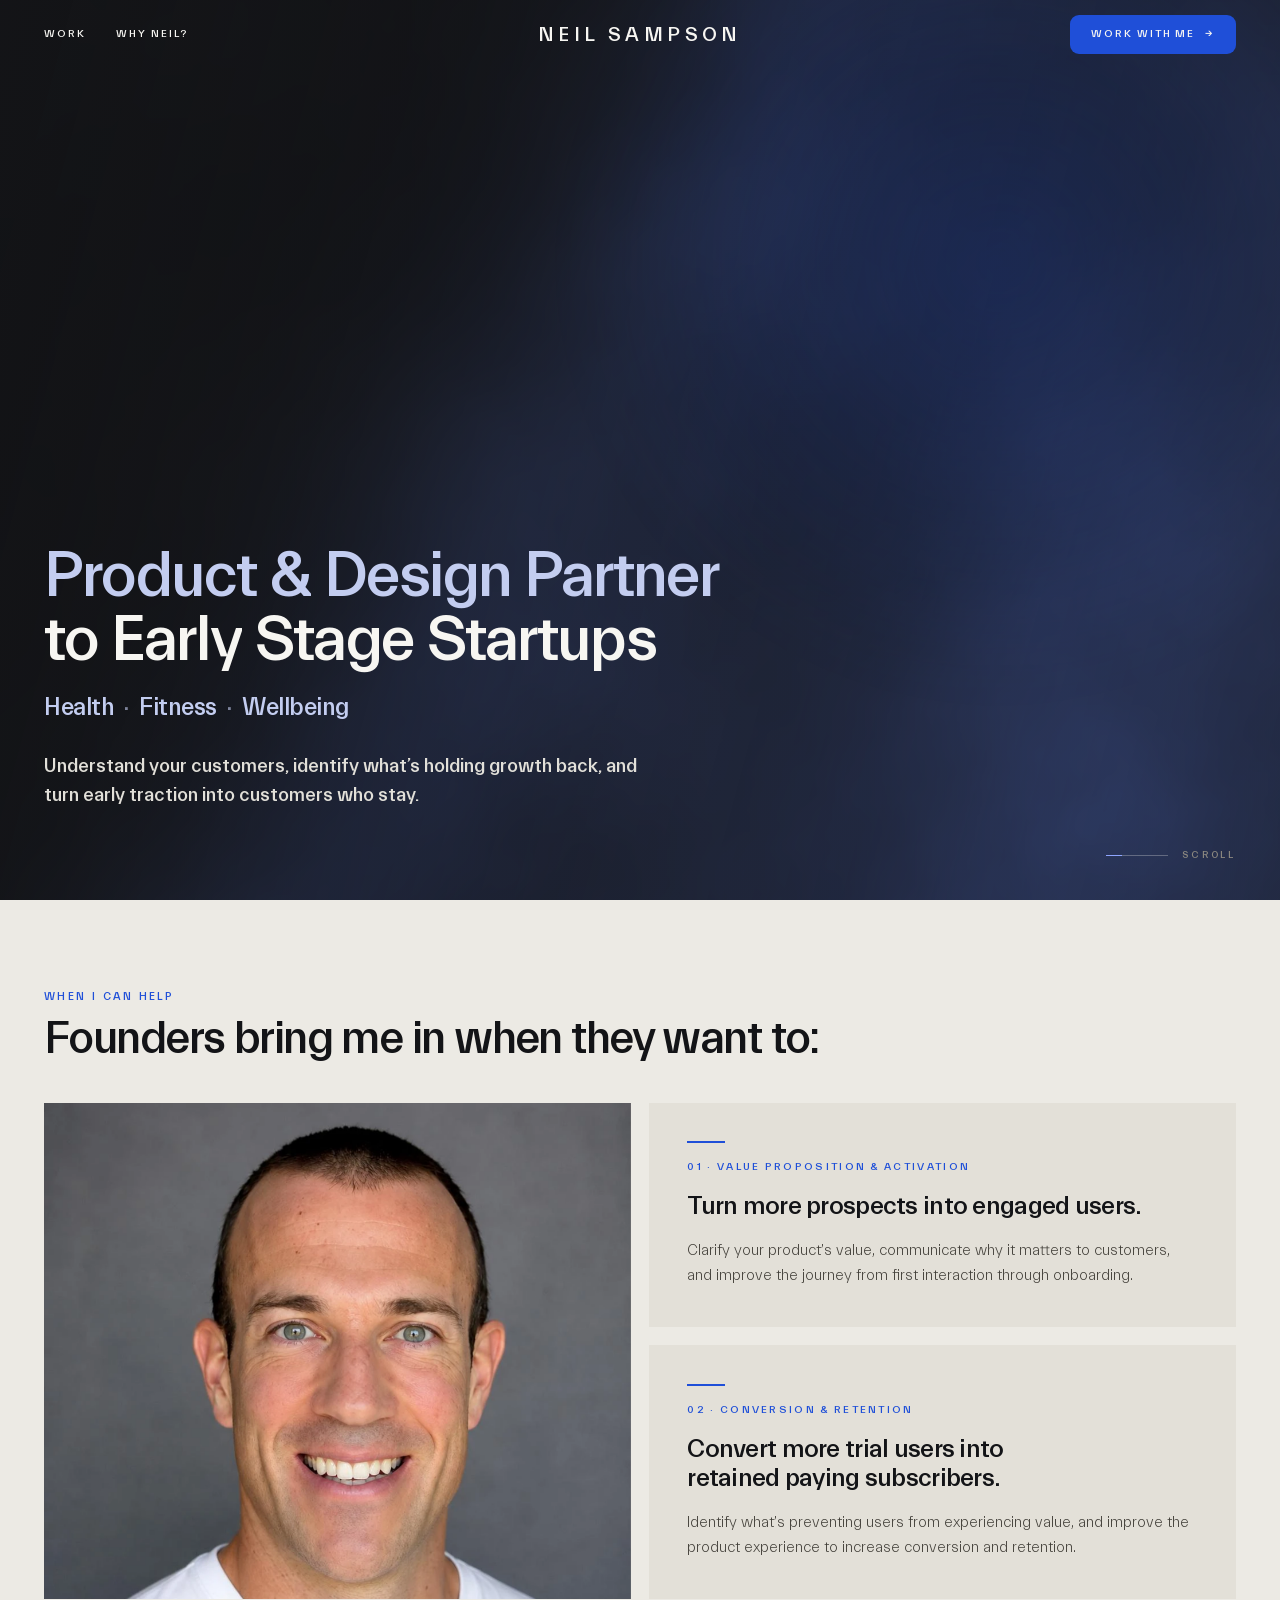
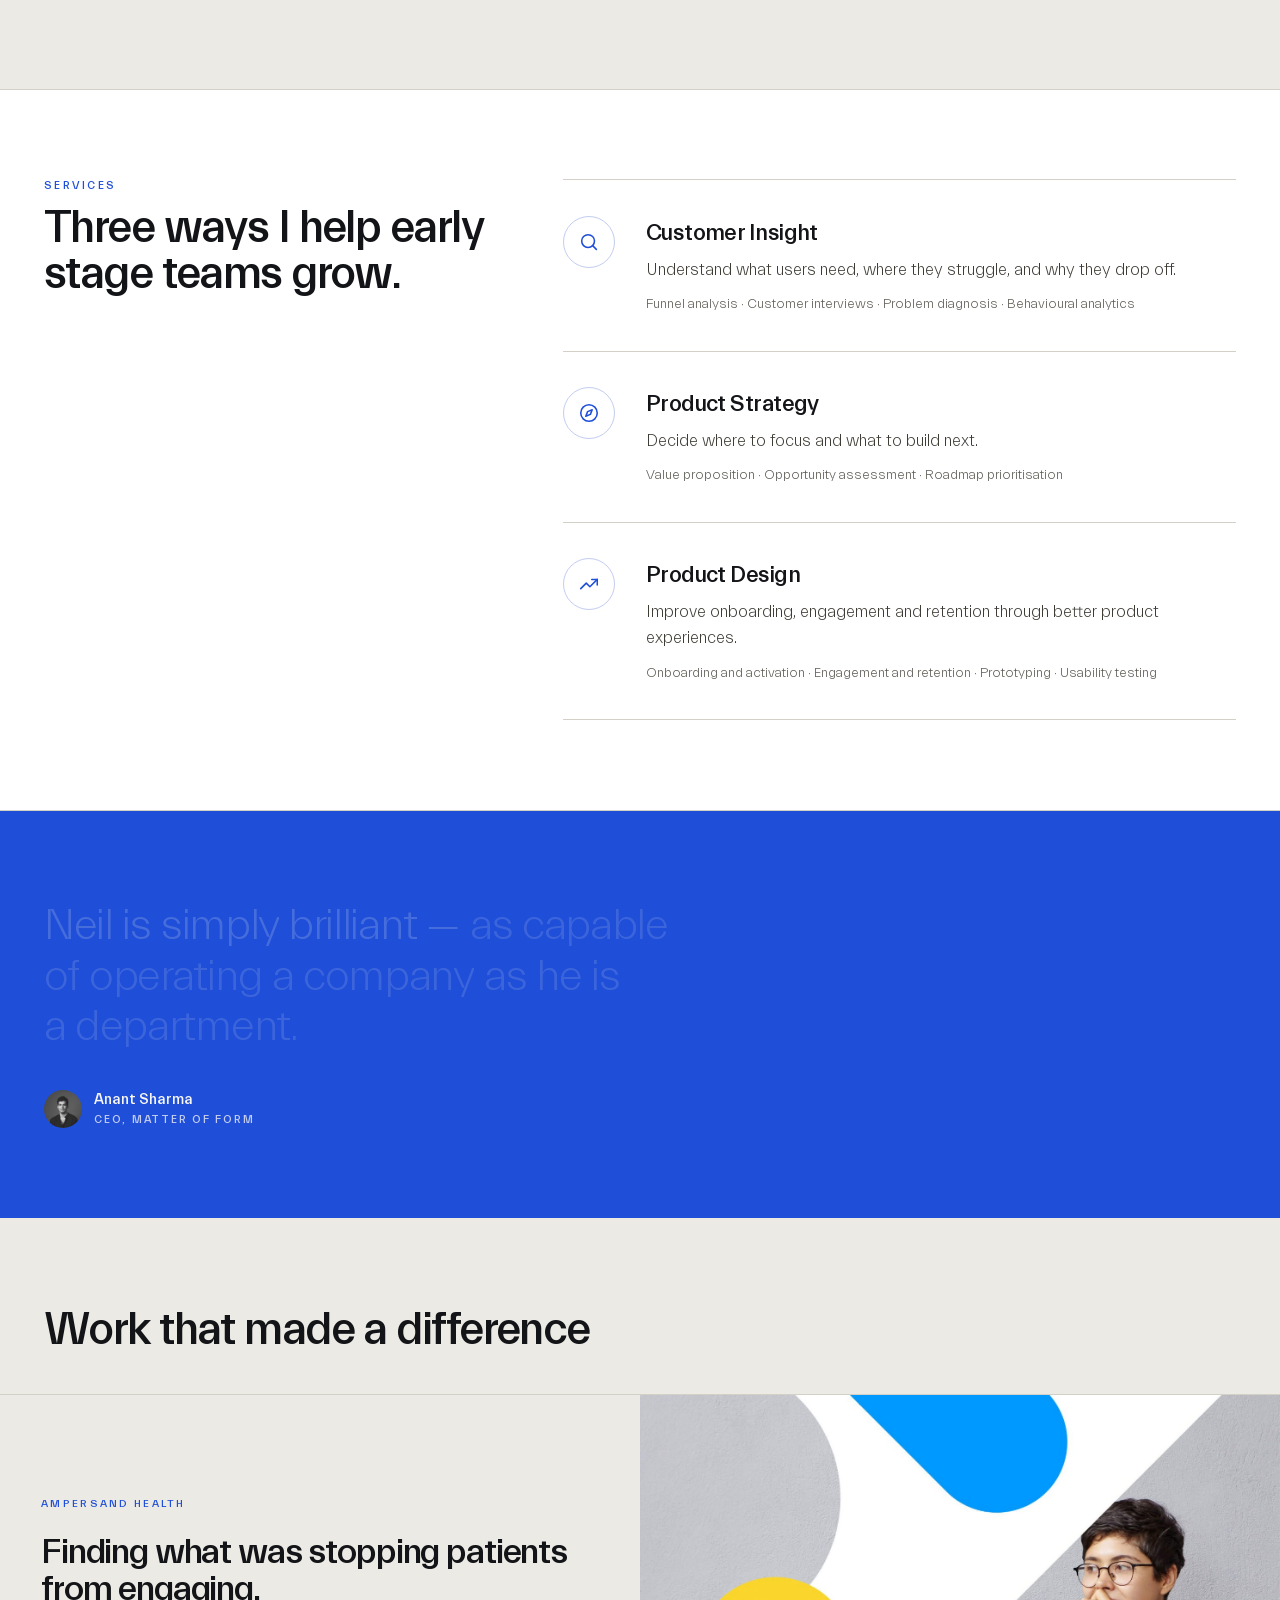
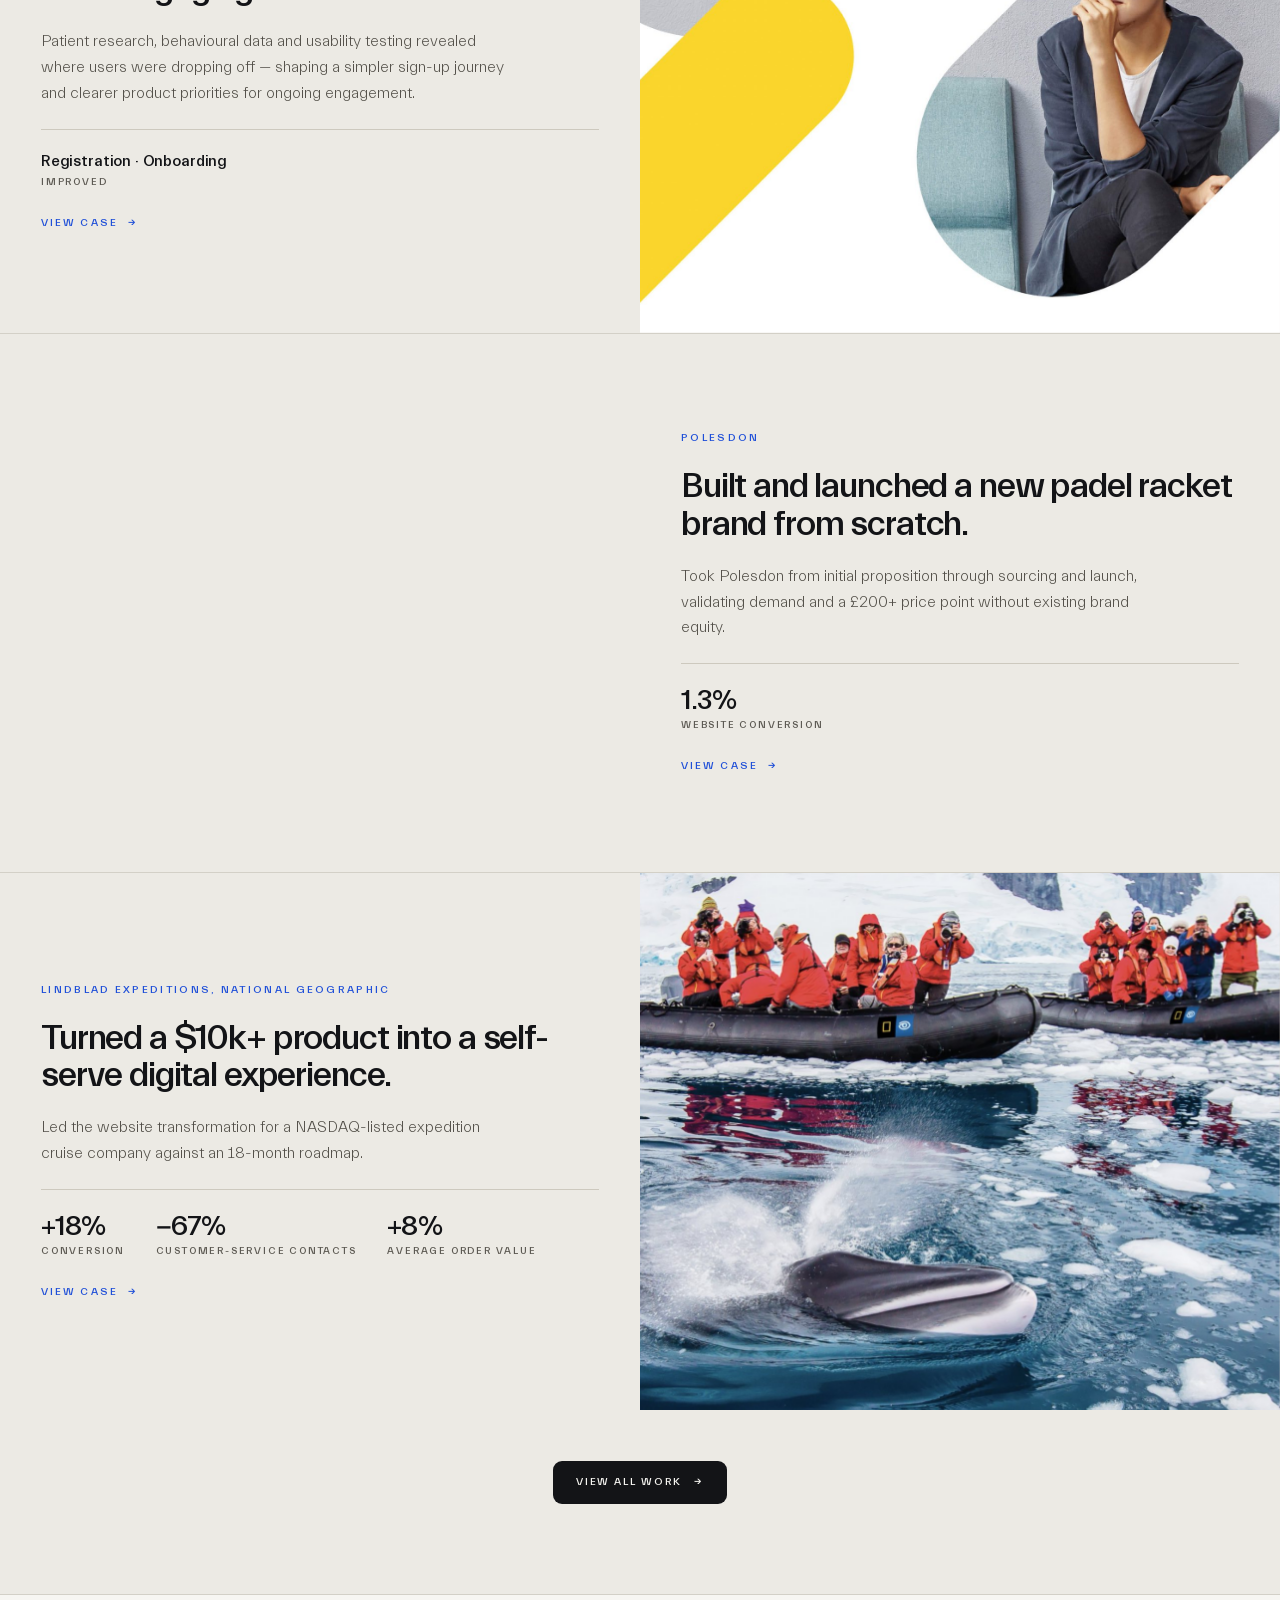
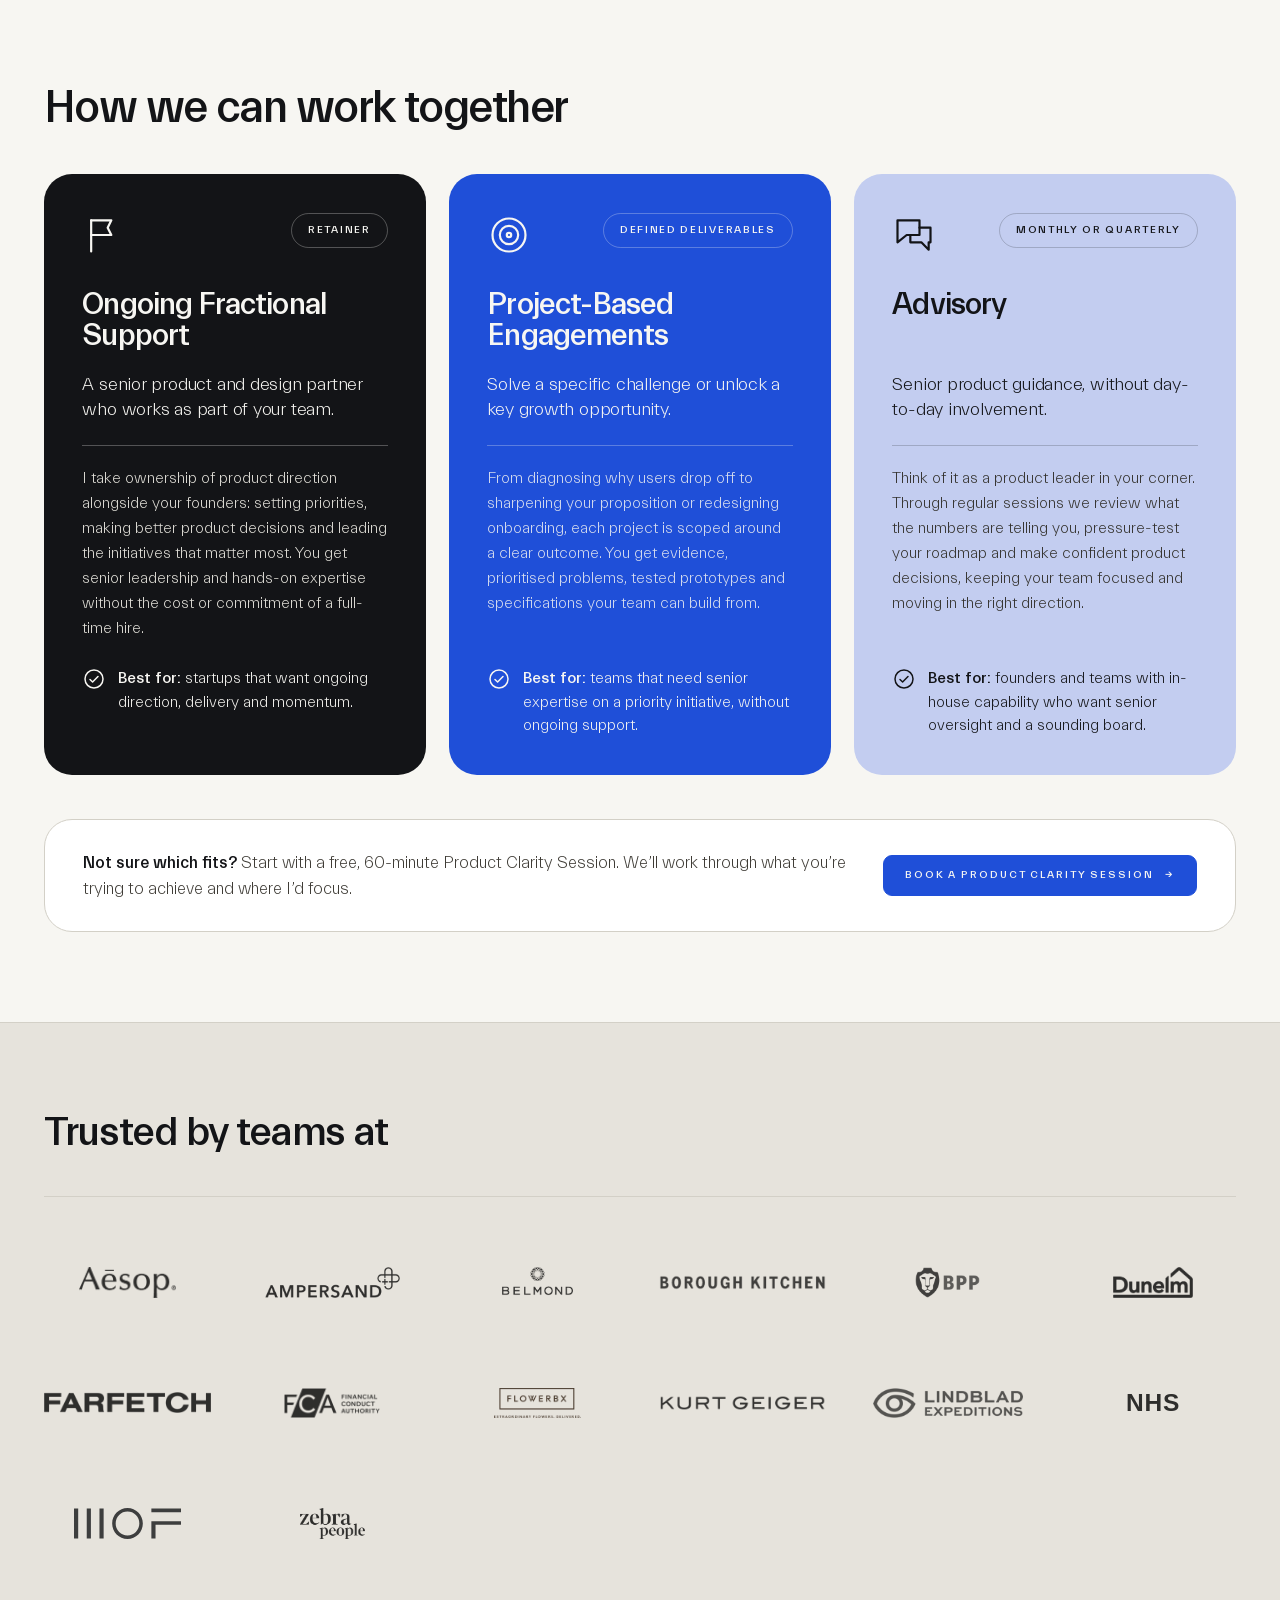
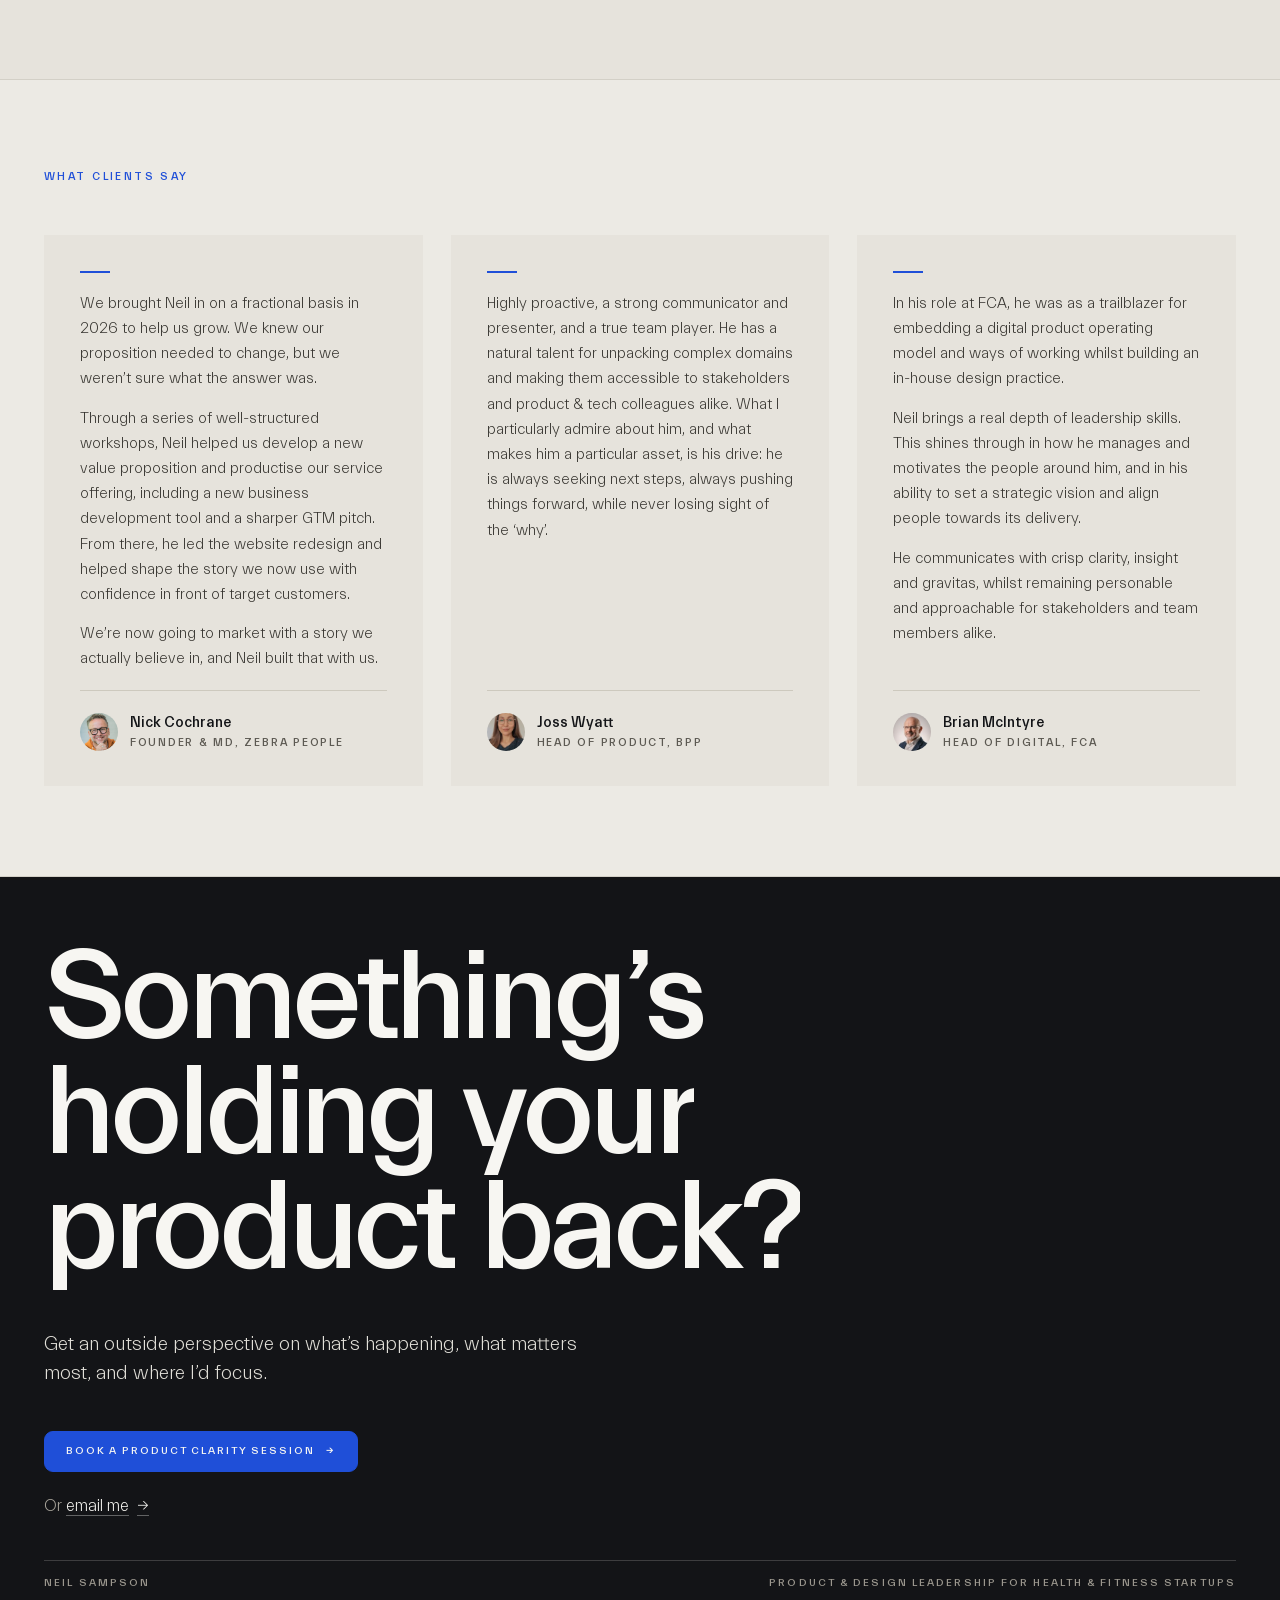
==== index.html @ dc6dd518 "Refine service tags Lead Customer Insight with funnel analysis, customer interviews and problem diag" ====
<!DOCTYPE html>
<html lang="en">
<head>
<meta charset="utf-8">
<!-- Google tag (gtag.js) -->
<script async src="https://www.googletagmanager.com/gtag/js?id=G-JVE686CDKP"></script>
<script>
  window.dataLayer = window.dataLayer || [];
  function gtag(){dataLayer.push(arguments);}
  gtag('js', new Date());

  gtag('config', 'G-JVE686CDKP');
</script>
<meta name="viewport" content="width=device-width, initial-scale=1">
<title>Product &amp; Design Partner to Early Stage Startups | Neil Sampson</title>
<meta name="description" content="Product and design partner to early stage health, fitness and wellbeing startups. Understand your customers, identify what&#8217;s holding growth back, and turn early traction into customers who stay.">
<link rel="canonical" href="https://neil-sampson.com/">

<meta property="og:type" content="website">
<meta property="og:site_name" content="Neil Sampson">
<meta property="og:locale" content="en_GB">
<meta property="og:title" content="Product &amp; Design Partner to Early Stage Startups | Neil Sampson">
<meta property="og:description" content="Product and design partner to early stage health, fitness and wellbeing startups. Understand your customers, identify what&#8217;s holding growth back, and turn early traction into customers who stay.">
<meta property="og:url" content="https://neil-sampson.com/">
<meta name="twitter:card" content="summary_large_image">
<meta name="twitter:title" content="Product &amp; Design Partner to Early Stage Startups | Neil Sampson">
<meta name="twitter:description" content="Product and design partner to early stage health, fitness and wellbeing startups. Understand your customers, identify what&#8217;s holding growth back, and turn early traction into customers who stay.">
<meta property="og:image" content="https://neil-sampson.com/assets/share-card-early-stage.jpg">
<meta property="og:image:width" content="1200">
<meta property="og:image:height" content="630">
<meta property="og:image:alt" content="Neil Sampson, product and design partner to early stage startups in health, fitness and wellbeing">
<meta name="twitter:image" content="https://neil-sampson.com/assets/share-card-early-stage.jpg">

<script type="application/ld+json">
{
  "@context": "https://schema.org",
  "@type": "ProfessionalService",
  "name": "Neil Sampson",
  "description": "Product and design partner to early stage health, fitness and wellbeing startups. Understand your customers, identify what’s holding growth back, and turn early traction into customers who stay.",
  "url": "https://neil-sampson.com/",
  "areaServed": "GB",
  "provider": {
    "@type": "Person",
    "name": "Neil Sampson",
    "jobTitle": "Product and design partner",
    "url": "https://neil-sampson.com/"
  },
  "address": { "@type": "PostalAddress", "addressLocality": "London", "addressCountry": "GB" }
}
</script>

<link rel="icon" type="image/png" sizes="32x32" href="assets/favicon-32.png">
<link rel="icon" type="image/png" sizes="16x16" href="assets/favicon-16.png">
<link rel="apple-touch-icon" sizes="180x180" href="assets/favicon-180.png">
<meta name="theme-color" content="#1f4fd8">

<link rel="preconnect" href="https://fonts.googleapis.com">
<link rel="preconnect" href="https://fonts.gstatic.com" crossorigin>
<link rel="stylesheet" href="https://fonts.googleapis.com/css2?family=Space+Grotesk:wght@300;400;500;600;700&display=swap">
<link rel="stylesheet" href="css/site.css">
</head>

<body>

<a class="skip" href="#top">Skip to content</a>

<div data-progress class="progress"></div>

<nav data-nav class="nav">
  <div class="nav__links" id="nav-menu">
    <a class="nav__link" href="work.html">Work</a>
    <a class="nav__link" href="why-neil.html">Why Neil?</a>
  </div>
  <a class="nav__brand" href="#top">Neil Sampson</a>
  <div class="nav__end">
    <a class="nav__cta" href="#contact"><span>Work with me</span><span data-arrow>&#8594;</span></a>
    <button class="nav__toggle" type="button" aria-expanded="false" aria-controls="nav-menu" aria-label="Menu" data-navtoggle><span></span><span></span></button>
  </div>
</nav>

<main>

  <!-- ============================= Hero ============================= -->
  <section id="top" data-hero data-screen-label="Hero" class="hero hero--masthead">
    <div class="hero__ground"></div>
    <div class="hero__glow"></div>
    <div class="hero__scrim"></div>

    <div class="hero__inner">
      <h1 class="hero__title">
        <span class="mask-line"><span data-reveal="mask" data-delay="120" data-stagger="42"><em>Product &amp; Design Partner</em><br class="hero__br--wide"> to Early Stage Startups</span></span>
      </h1>
      <p data-reveal="up" data-delay="340" class="hero__sectors">Health <span aria-hidden="true">&#183;</span> Fitness <span aria-hidden="true">&#183;</span> Wellbeing</p>
      <p data-reveal="up" data-delay="420" class="hero__subtitle">Understand your customers, identify what&#8217;s holding growth back, and turn early traction into customers who stay.</p>
    </div>

    <a data-scrollcue class="cue" href="#work" aria-label="Scroll to work">
      <span class="cue__track"><span class="cue__dash"></span></span>
      <span class="cue__word">Scroll</span>
    </a>
  </section>

  <!-- =========================== Problems =========================== -->
  <section data-screen-label="Problems" class="section section--flush">
    <div class="stack stack--head" style="padding: 0 var(--pad-x) clamp(26px, 3.2vw, 42px)">
      <span data-reveal="up" class="label">When I can help</span>
      <h2 data-reveal="up" data-delay="80" class="h2" style="max-width: 30ch; text-wrap: balance">Founders bring me in when they want to:</h2>
    </div>

    <div class="problems__body">
      <figure class="problems__portrait" data-imgreveal="up">
        <img src="assets/images/portrait-hero.jpg" alt="Neil Sampson" width="1024" height="1536" loading="lazy" decoding="async">
      </figure>

      <div class="panels">
        <div data-reveal="up" class="panel">
          <span class="rule"></span>
          <span class="eyebrow">01 &middot; Value proposition &amp; activation</span>
          <p class="panel__statement">Turn more prospects into engaged users.</p>
          <div class="panel__body">
            <p class="body">Clarify your product&#8217;s value, communicate why it matters to customers, and improve the journey from first interaction through onboarding.</p>
          </div>
        </div>

        <div data-reveal="up" data-delay="100" class="panel">
          <span class="rule"></span>
          <span class="eyebrow">02 &middot; Conversion &amp; retention</span>
          <p class="panel__statement">Convert more trial users into retained paying subscribers.</p>
          <div class="panel__body">
            <p class="body">Identify what&#8217;s preventing users from experiencing value, and improve the product experience to increase conversion and retention.</p>
          </div>
        </div>
      </div>
    </div>
  </section>

  <!-- =========================== Services =========================== -->
  <section id="what-i-do" data-screen-label="Services" class="section services">
    <div class="inner services__layout">
      <div class="stack stack--head services__head">
        <span data-reveal="up" class="label">Services</span>
        <h2 data-reveal="up" data-delay="80" class="h2" style="text-wrap: balance">Three ways I help early stage teams grow.</h2>
      </div>

      <ul class="services__list">
        <li data-reveal="up" class="service">
          <span class="service__icon" aria-hidden="true">
            <svg viewBox="0 0 24 24"><circle cx="11" cy="11" r="7"/><path d="m20 20-4-4"/></svg>
          </span>
          <div class="service__text">
            <h3 class="service__title">Customer Insight</h3>
            <p class="service__lead">Understand what users need, where they struggle, and why they drop off.</p>
            <p class="service__tags">Funnel analysis &#183; Customer interviews &#183; Problem diagnosis &#183; Behavioural analytics</p>
          </div>
        </li>

        <li data-reveal="up" data-delay="100" class="service">
          <span class="service__icon" aria-hidden="true">
            <svg viewBox="0 0 24 24"><circle cx="12" cy="12" r="9"/><path d="m15.5 8.5-2 5-5 2 2-5z"/></svg>
          </span>
          <div class="service__text">
            <h3 class="service__title">Product Strategy</h3>
            <p class="service__lead">Decide where to focus and what to build next.</p>
            <p class="service__tags">Value proposition &#183; Opportunity assessment &#183; Roadmap prioritisation</p>
          </div>
        </li>

        <li data-reveal="up" data-delay="200" class="service">
          <span class="service__icon" aria-hidden="true">
            <svg viewBox="0 0 24 24"><path d="m3 17 6-6 4 4 8-8"/><path d="M15 7h6v6"/></svg>
          </span>
          <div class="service__text">
            <h3 class="service__title">Product Design</h3>
            <p class="service__lead">Improve onboarding, engagement and retention through better product experiences.</p>
            <p class="service__tags">Onboarding and activation &#183; Engagement and retention &#183; Prototyping &#183; Usability testing</p>
          </div>
        </li>
      </ul>
    </div>
  </section>

  <!-- ============================ Quote ============================= -->
  <section data-screen-label="Quote" class="section section--blue">
    <div class="inner quote-band">
      <blockquote data-quote class="display-quote quote-band__quote">Neil is simply brilliant &#8212; <span class="soft">as capable of operating a company as he is a department.</span></blockquote>
      <div data-reveal="up" class="attr attr--blue">
        <img src="assets/images/anant.jpg" alt="">
        <span class="attr__text">
          <span class="attr__name">Anant Sharma</span>
          <span class="attr__role">CEO, Matter Of Form</span>
        </span>
      </div>
    </div>
  </section>

  <!-- ============================= Work ============================= -->
  <section id="work" data-screen-label="Work" class="section section--flush">
    <div class="inner--wide" style="padding: 0 var(--pad-x) clamp(26px, 3.2vw, 44px)">
      <h2 data-reveal="up" class="h2">Work that made a difference</h2>
    </div>

    <div class="inner--wide bands">

      <a data-band class="band" href="case-ampersand.html" data-reveal="up">
        <div data-imgreveal="up" class="band__frame">
          <img src="assets/images/ampersand.jpg" alt="">
        </div>
        <div class="band__copy">
          <span class="eyebrow">Ampersand Health</span>
          <h3 class="band__title">Finding what was stopping patients from engaging.</h3>
          <p class="band__summary">Patient research, behavioural data and usability testing revealed where users were dropping off &#8212; shaping a simpler sign-up journey and clearer product priorities for ongoing engagement.</p>
          <div class="stats">
            <span class="stat"><span class="stat__figure stat__figure--text">Registration &#183; Onboarding</span><span class="stat__label">Improved</span></span>
          </div>
          <span class="link" style="margin-top: 6px">View case<span data-arrow>&#8594;</span></span>
        </div>
      </a>

      <a data-band class="band band--flip" href="case-polesdon.html" data-reveal="up">
        <div data-imgreveal="up" class="band__frame">
          <img src="assets/images/polesdon.jpg" alt="">
        </div>
        <div class="band__copy">
          <span class="eyebrow">Polesdon</span>
          <h3 class="band__title">Built and launched a new padel racket brand from scratch.</h3>
          <p class="band__summary">Took Polesdon from initial proposition through sourcing and launch, validating demand and a &#163;200+ price point without existing brand equity.</p>
          <div class="stats">
            <span class="stat"><span class="stat__figure">1.3%</span><span class="stat__label">Website conversion</span></span>
          </div>
          <span class="link" style="margin-top: 6px">View case<span data-arrow>&#8594;</span></span>
        </div>
      </a>

      <a data-band class="band" href="case-lindblad.html" data-reveal="up">
        <div data-imgreveal="up" class="band__frame">
          <img src="assets/images/lindblad.jpg" alt="">
        </div>
        <div class="band__copy">
          <span class="eyebrow">Lindblad Expeditions, National Geographic</span>
          <h3 class="band__title">Turned a $10k+ product into a self-serve digital experience.</h3>
          <p class="band__summary">Led the website transformation for a NASDAQ-listed expedition cruise company against an 18-month roadmap.</p>
          <div class="stats">
            <span class="stat"><span class="stat__figure">+18%</span><span class="stat__label">Conversion</span></span>
            <span class="stat"><span class="stat__figure">&#8722;67%</span><span class="stat__label">Customer-service contacts</span></span>
            <span class="stat"><span class="stat__figure">+8%</span><span class="stat__label">Average order value</span></span>
          </div>
          <span class="link" style="margin-top: 6px">View case<span data-arrow>&#8594;</span></span>
        </div>
      </a>

    </div>

    <div data-reveal="up" class="inner--wide work__more">
      <a class="cta cta--ink" href="work.html"><span>View all work</span><span data-arrow>&#8594;</span></a>
    </div>
  </section>

  <!-- ======================== Ways to work ========================== -->
  <section id="services" data-screen-label="Ways to work" class="section ways">
    <div class="inner stack stack--section">
      <div class="stack stack--head ways__head">
        <h2 data-reveal="up" class="h2">How we can work together</h2>
      </div>

      <div class="ways__grid">
        <article data-reveal="up" class="way way--ink">
          <div class="way__top">
            <span class="way__icon" aria-hidden="true">
              <svg viewBox="0 0 24 24"><path d="M5 21V4"/><path d="M5 4h11l-2 4 2 4H5"/></svg>
            </span>
            <span class="way__tag">Retainer</span>
          </div>
          <h3 class="way__name">Ongoing Fractional Support</h3>
          <p class="way__promise">A senior product and design partner who works as part of your team.</p>
          <p class="way__body">I take ownership of product direction alongside your founders: setting priorities, making better product decisions and leading the initiatives that matter most. You get senior leadership and hands-on expertise without the cost or commitment of a full-time hire.</p>
          <p class="way__fit"><span class="way__check" aria-hidden="true"><svg viewBox="0 0 24 24"><circle cx="12" cy="12" r="9"/><path d="m8 12.5 2.6 2.5L16 9.5"/></svg></span><span><strong>Best for:</strong> startups that want ongoing direction, delivery and momentum.</span></p>
        </article>

        <article data-reveal="up" data-delay="120" class="way way--blue">
          <div class="way__top">
            <span class="way__icon" aria-hidden="true">
              <svg viewBox="0 0 24 24"><circle cx="12" cy="12" r="9"/><circle cx="12" cy="12" r="5"/><circle cx="12" cy="12" r="1.2"/></svg>
            </span>
            <span class="way__tag">Defined deliverables</span>
          </div>
          <h3 class="way__name">Project-Based Engagements</h3>
          <p class="way__promise">Solve a specific challenge or unlock a key growth opportunity.</p>
          <p class="way__body">From diagnosing why users drop off to sharpening your proposition or redesigning onboarding, each project is scoped around a clear outcome. You get evidence, prioritised problems, tested prototypes and specifications your team can build from.</p>
          <p class="way__fit"><span class="way__check" aria-hidden="true"><svg viewBox="0 0 24 24"><circle cx="12" cy="12" r="9"/><path d="m8 12.5 2.6 2.5L16 9.5"/></svg></span><span><strong>Best for:</strong> teams that need senior expertise on a priority initiative, without ongoing support.</span></p>
        </article>

        <article data-reveal="up" data-delay="240" class="way way--pale">
          <div class="way__top">
            <span class="way__icon" aria-hidden="true">
              <svg viewBox="0 0 24 24"><path d="M3 4h12v8H8l-5 4z"/><path d="M15 8h6v8h-1v4l-4-4h-6v-4"/></svg>
            </span>
            <span class="way__tag">Monthly or quarterly</span>
          </div>
          <h3 class="way__name">Advisory</h3>
          <p class="way__promise">Senior product guidance, without day-to-day involvement.</p>
          <p class="way__body">Think of it as a product leader in your corner. Through regular sessions we review what the numbers are telling you, pressure-test your roadmap and make confident product decisions, keeping your team focused and moving in the right direction.</p>
          <p class="way__fit"><span class="way__check" aria-hidden="true"><svg viewBox="0 0 24 24"><circle cx="12" cy="12" r="9"/><path d="m8 12.5 2.6 2.5L16 9.5"/></svg></span><span><strong>Best for:</strong> founders and teams with in-house capability who want senior oversight and a sounding board.</span></p>
        </article>
      </div>

      <div data-reveal="up" class="ways__start">
        <p class="ways__start-text"><strong>Not sure which fits?</strong> Start with a free, 60-minute Product Clarity Session. We&#8217;ll work through what you&#8217;re trying to achieve and where I&#8217;d focus.</p>
        <a class="cta cta--blue" href="https://calendly.com/hello-neilsampson" target="_blank" rel="noopener noreferrer"><span>Book a Product Clarity Session</span><span data-arrow>&#8594;</span><span class="visually-hidden"> (opens in a new tab)</span></a>
      </div>
    </div>
  </section>

  <!-- ========================== Trusted by ========================== -->
  <section data-screen-label="Trusted by" class="section section--warm">
    <div class="inner" style="display: flex; flex-direction: column; gap: clamp(26px, 3.2vw, 44px)">
      <h2 data-reveal="up" data-delay="80" class="clients__title">Trusted by teams at</h2>

      <div data-reveal="up" data-delay="160" class="clients__grid">
        <div class="clients__logo"><img src="assets/logos/aesop-dark.png" alt="Aesop"></div>
        <div class="clients__logo"><img src="assets/logos/ampersand-dark.png" alt="Ampersand"></div>
        <div class="clients__logo"><img src="assets/logos/belmond.png" alt="Belmond"></div>
        <div class="clients__logo"><img src="assets/logos/borough-kitchen-dark.png" alt="Borough Kitchen"></div>
        <div class="clients__logo"><img src="assets/logos/bpp-dark.png" alt="BPP"></div>
        <div class="clients__logo"><img src="assets/logos/dunelm-dark.png" alt="Dunelm"></div>
        <div class="clients__logo"><img src="assets/logos/farfetch-dark.png" alt="Farfetch"></div>
        <div class="clients__logo"><img src="assets/logos/fca-dark.png" alt="Financial Conduct Authority"></div>
        <div class="clients__logo"><img src="assets/logos/flowerbx.png" alt="Flowerbx"></div>
        <div class="clients__logo"><img src="assets/logos/kurt-geiger-dark.png" alt="Kurt Geiger"></div>
        <div class="clients__logo"><img src="assets/logos/lindblad-dark.png" alt="Lindblad Expeditions"></div>
        <div class="clients__logo"><img src="assets/logos/nhs.svg" alt="NHS"></div>
        <div class="clients__logo"><img src="assets/logos/matter-of-form-dark.svg" alt="Matter Of Form"></div>
        <div class="clients__logo"><img src="assets/logos/zebra-people.png" alt="Zebra People"></div>
      </div>
    </div>
  </section>

  <!-- ========================= Testimonial ========================== -->
  <section data-screen-label="Testimonial" class="section">
    <div class="inner testimonial">
      <div class="testimonial__lead">
        <span data-reveal="up" class="label">What clients say</span>
      </div>

      <div class="quotes">
        <blockquote data-reveal="up" class="quote">
          <span class="rule rule--short"></span>
          <div class="quote__body">
            <p>We brought Neil in on a fractional basis in 2026 to help us grow. We knew our proposition needed to change, but we weren&#8217;t sure what the answer was.</p>
            <p>Through a series of well-structured workshops, Neil helped us develop a new value proposition and productise our service offering, including a new business development tool and a sharper GTM pitch. From there, he led the website redesign and helped shape the story we now use with confidence in front of target customers.</p>
            <p>We&#8217;re now going to market with a story we actually believe in, and Neil built that with us.</p>
          </div>
          <div class="attr">
            <img src="assets/images/nick.jpg" alt="">
            <span class="attr__text">
              <span class="attr__name">Nick Cochrane</span>
              <span class="attr__role">Founder &amp; MD, Zebra People</span>
            </span>
          </div>
        </blockquote>

        <blockquote data-reveal="up" data-delay="120" class="quote">
          <span class="rule rule--short"></span>
          <div class="quote__body">
            <p>Highly proactive, a strong communicator and presenter, and a true team player. He has a natural talent for unpacking complex domains and making them accessible to stakeholders and product &amp; tech colleagues alike. What I particularly admire about him, and what makes him a particular asset, is his drive: he is always seeking next steps, always pushing things forward, while never losing sight of the &#8216;why&#8217;.</p>
          </div>
          <div class="attr">
            <img src="assets/images/joss.png" alt="">
            <span class="attr__text">
              <span class="attr__name">Joss Wyatt</span>
              <span class="attr__role">Head of Product, BPP</span>
            </span>
          </div>
        </blockquote>

        <blockquote data-reveal="up" data-delay="240" class="quote">
          <span class="rule rule--short"></span>
          <div class="quote__body">
            <p>In his role at FCA, he was as a trailblazer for embedding a digital product operating model and ways of working whilst building an in-house design practice.</p>
            <p>Neil brings a real depth of leadership skills. This shines through in how he manages and motivates the people around him, and in his ability to set a strategic vision and align people towards its delivery.</p>
            <p>He communicates with crisp clarity, insight and gravitas, whilst remaining personable and approachable for stakeholders and team members alike.</p>
          </div>
          <div class="attr">
            <img src="assets/images/brian.png" alt="">
            <span class="attr__text">
              <span class="attr__name">Brian McIntyre</span>
              <span class="attr__role">Head of Digital, FCA</span>
            </span>
          </div>
        </blockquote>
      </div>
    </div>
  </section>

  <!-- =========================== Contact ============================ -->
  <section id="contact" data-screen-label="Contact" class="contact">
    <div class="contact__inner">
      <h2 class="contact__title">
        <span class="mask-line"><span data-reveal="mask" data-stagger="64">Something&#8217;s</span></span>
        <span class="mask-line"><span data-reveal="mask" data-delay="140" data-stagger="64">holding your</span></span>
        <span class="mask-line"><span data-reveal="mask" data-delay="280" data-stagger="64">product back?</span></span>
      </h2>
      <p data-reveal="up" data-delay="460" class="contact__lead">Get an outside perspective on what&#8217;s happening, what matters most, and where I&#8217;d focus.</p>

      <div class="contact__actions">
        <a class="cta cta--blue" href="https://calendly.com/hello-neilsampson" target="_blank" rel="noopener noreferrer"><span>Book a Product Clarity Session</span><span data-arrow>&#8594;</span><span class="visually-hidden"> (opens in a new tab)</span></a>
        <p class="contact__alt">Or <a class="contact__email" href="mailto:hello@neil-sampson.com">email me<span data-arrow>&#8594;</span></a></p>
      </div>

      <div class="colophon">
        <span>Neil Sampson</span>
        <span>Product &amp; design leadership for health &amp; fitness startups</span>
      </div>
    </div>
  </section>

</main>

<script type="module" src="js/page.js"></script>
<script type="module" src="js/hero-motion.js"></script>

</body>
</html>
---- css/site.css ----
/* ==========================================================================
   neil-sampson.com — shared stylesheet

   Layout is fluid throughout: every size is a clamp() and every grid is an
   auto-fit minmax, so columns collapse on their own. The design is
   breakpoint-free by intent and stays that way for layout.

   Five media queries. One is the design's own: prefers-reduced-motion. The
   other four cover what it did not — the nav below 640px, the work bands and
   the comparison table once they collapse to one column, and neutralising
   hover styles on touch. See "Responsive refinements" at the foot of this
   file.
   ========================================================================== */

/* ==========================================================================
   Fonts

   Everett ships in two weights. Light covers 300–400, Medium covers 500–700,
   so the 600 micro-labels and the 700 wordmark resolve to Medium rather than
   to a synthesised bold. Space Grotesk — what the design was drawn in — is
   the fallback and takes over wherever Everett is missing.
   ========================================================================== */

@font-face {
  font-family: 'Everett';
  src: url('../fonts/Everett-Light-8f759ffb.woff') format('woff');
  font-weight: 300 400;
  font-style: normal;
  font-display: swap;
}
@font-face {
  font-family: 'Everett';
  src: url('../fonts/Everett-Medium-d8cb7d44.woff') format('woff');
  font-weight: 500 700;
  font-style: normal;
  font-display: swap;
}

/* ==========================================================================
   Tokens
   ========================================================================== */

:root {
  /* Dark grounds */
  --ink: #131417;
  --ink-deep: #0f1013;
  --ink-lift: #1b1f2b;
  --ink-lift-hero: #1e2231;
  --ink-deep-hero: #0d0e11;

  /* Light grounds */
  --chalk: #eceae4;
  --chalk-warm: #e6e3dc;
  --chalk-panel: #e3e0d8;
  --paper: #f7f6f2;
  --image-bed: #dcd8ce;

  /* Accent */
  --blue: #1f4fd8;
  --blue-light: #8fa6ff;
  --blue-pale: #c3cdf0;

  /* Type colour */
  --body: #33312c;
  --body-muted: #4f4c45;
  --body-strong: #3f3c36;
  --label: #5c5952;
  --body-ink: #e2e0d9;
  --body-ink-soft: #e4e2dc;
  --label-ink: #8a877f;
  --muted-ink: #a8a49b;
  --label-ink-soft: #9b978e;

  /* Rules */
  --hairline: #d3d0c7;
  --hairline-soft: #cdc9be;
  --hairline-ink: rgba(247, 246, 242, .18);
  --hairline-ink-faint: rgba(247, 246, 242, .14);

  /* Layout */
  --max: 1320px;
  --max-wide: 1560px;
  --pad-x: clamp(16px, 4vw, 44px);
  --pad-y: clamp(48px, 7vw, 100px);
  --panel-pad: clamp(24px, 3vw, 42px);
  --gap-tight: clamp(12px, 1.4vw, 20px);
  --gap-loose: clamp(20px, 3vw, 56px);

  /* Radii — only the nav/inline CTAs and contact tiles are ever rounded */
  --r-cta: 9px;
  --r-tile: 11px;

  --ease: cubic-bezier(.16, 1, .3, 1);
}

/* ==========================================================================
   Reset
   ========================================================================== */

*, *::before, *::after { box-sizing: border-box; }

html { scroll-behavior: smooth; }

body {
  margin: 0;
  background: var(--chalk);
  color: var(--ink);
  font-family: 'Everett', 'Space Grotesk', system-ui, sans-serif;
  -webkit-font-smoothing: antialiased;
  overflow-x: clip;
}

h1, h2, h3, h4, p, figure, blockquote, dl, dd { margin: 0; }

a { color: inherit; text-decoration: none; }

img { display: block; max-width: 100%; }

::selection { background: var(--ink); color: var(--chalk); }

:focus-visible { outline: 2px solid var(--blue); outline-offset: 3px; }

.skip {
  position: absolute;
  left: -9999px;
  top: 0;
  z-index: 100;
  padding: 12px 18px;
  background: var(--blue);
  color: var(--paper);
  font-size: 11px;
  font-weight: 600;
  letter-spacing: .18em;
  text-transform: uppercase;
}
.skip:focus { left: 0; }

.visually-hidden {
  position: absolute;
  width: 1px; height: 1px;
  margin: -1px; padding: 0;
  overflow: hidden;
  clip: rect(0 0 0 0);
  white-space: nowrap;
}

/* Word clips for masked headline and quote reveals. The padding/negative
   margin pair keeps the overflow off the descenders. */
.word-clip {
  display: inline-block;
  overflow: hidden;
  vertical-align: bottom;
  padding-bottom: .2em;
  margin-bottom: -.2em;
}
.word { display: inline-block; will-change: transform; }

/* The mask hides the line while it rises. .12em of slack clipped descenders
   on the tightest line-heights at phone sizes, so it carries more; the equal
   negative margin keeps the layout unchanged. */
.mask-line {
  display: block;
  overflow: hidden;
  padding-bottom: .2em;
  margin-bottom: -.2em;
}

/* ==========================================================================
   Type primitives
   ========================================================================== */

.label {
  font-size: 11px;
  font-weight: 600;
  letter-spacing: .22em;
  text-transform: uppercase;
  color: var(--blue);
}
.label--ink { color: var(--blue-light); }

.eyebrow {
  font-size: 10.5px;
  font-weight: 600;
  letter-spacing: .22em;
  text-transform: uppercase;
  color: var(--blue);
}

.h2 {
  font-weight: 500;
  font-size: clamp(28px, 3.6vw, 54px);
  line-height: 1;
  letter-spacing: -.034em;
}

.lede {
  font-size: 17px;
  font-weight: 400;
  line-height: 1.68;
  color: var(--body);
}

.body {
  font-size: 15px;
  line-height: 1.66;
  color: var(--body-strong);
}

.rule {
  display: block;
  width: 38px;
  height: 2px;
  background: var(--blue);
  flex: none;
}
.rule--short { width: 30px; }

/* ==========================================================================
   Section scaffolding
   ========================================================================== */

.section {
  padding: var(--pad-y) var(--pad-x);
  border-bottom: 1px solid var(--hairline);
}
.section--flush { padding-inline: 0; }
.section--warm { background: var(--chalk-warm); }
.section--ink {
  background: var(--ink);
  color: var(--paper);
  border-bottom: 0;
}

.inner { max-width: var(--max); margin: 0 auto; }
.inner--wide { max-width: var(--max-wide); margin: 0 auto; }

.stack { display: flex; flex-direction: column; }
.stack--head { gap: 12px; }
.stack--section { gap: clamp(28px, 3.4vw, 48px); }

/* The lit dark ground: gradient, blue glow, six-column grid overlay. */
.lit {
  position: relative;
  background: linear-gradient(168deg, var(--ink-lift) 0%, var(--ink) 46%, var(--ink-deep) 100%);
  color: var(--paper);
}
.lit__glow {
  position: absolute;
  top: -24%;
  right: -14%;
  width: min(92vw, 900px);
  aspect-ratio: 1;
  border-radius: 50%;
  background: radial-gradient(circle, rgba(31, 79, 216, .34) 0%, rgba(31, 79, 216, 0) 66%);
  filter: blur(18px);
  pointer-events: none;
}
.lit__grid {
  position: absolute;
  inset: 0;
  opacity: .5;
  pointer-events: none;
  background-image: repeating-linear-gradient(to right,
    rgba(247, 246, 242, .06) 0 1px,
    transparent 1px calc(100% / 6));
}

/* ==========================================================================
   Progress bar
   ========================================================================== */

.progress {
  position: fixed;
  top: 0;
  left: 0;
  z-index: 60;
  width: 100%;
  height: 2px;
  background: var(--blue);
  transform: scaleX(0);
  transform-origin: 0 50%;
}

/* ==========================================================================
   Nav

   Two states crossfading over 450ms, held in custom properties so background,
   border, blur, type colour and wordmark size all turn together.
   ========================================================================== */

.nav {
  position: sticky;
  top: 0;
  z-index: 50;
  display: grid;
  grid-template-columns: 1fr auto 1fr;
  align-items: center;
  gap: 20px;
  padding: 15px var(--pad-x);

  --nav-bg: transparent;
  --nav-line: transparent;
  --nav-blur: none;
  --nav-ink: var(--paper);
  --brand-size: 20px;

  background: var(--nav-bg);
  border-bottom: 1px solid var(--nav-line);
  backdrop-filter: var(--nav-blur);
  -webkit-backdrop-filter: var(--nav-blur);
  transition: background-color .45s ease, border-color .45s ease;
}

.nav.is-scrolled {
  --nav-bg: rgba(236, 234, 228, .94);
  --nav-line: var(--hairline);
  --nav-blur: blur(14px);
  --nav-ink: var(--ink);
  --brand-size: 15px;
}

.nav__links {
  display: flex;
  align-items: center;
  gap: clamp(14px, 2.4vw, 32px);
}

.nav__link {
  font-size: 10.5px;
  font-weight: 600;
  letter-spacing: .18em;
  text-transform: uppercase;
  color: var(--nav-ink);
  transition: color .45s ease;
}
.nav__link:hover { color: var(--blue); }

.nav__brand {
  justify-self: center;
  white-space: nowrap;
  font-size: var(--brand-size);
  font-weight: 700;
  letter-spacing: .22em;
  text-transform: uppercase;
  color: var(--nav-ink);
  transition: color .45s ease, font-size .45s ease;
}

.nav__end { display: flex; align-items: center; justify-content: flex-end; gap: 8px; }

/* The menu button only shows on a phone, where the links are folded away. */
.nav__toggle { display: none; }


.nav__cta {
  display: inline-flex;
  align-items: center;
  gap: 10px;
  padding: 13px 21px;
  border-radius: var(--r-cta);
  background: var(--blue);
  color: var(--paper);
  font-size: 10.5px;
  font-weight: 600;
  letter-spacing: .18em;
  text-transform: uppercase;
  white-space: nowrap;
  transition: background .35s ease, color .35s ease;
}
.nav__cta:hover { background: var(--ink); color: var(--paper); }

/* Mobile: three columns will not fit below ~640px. Wordmark left, CTA right,
   links drop — they are all reachable from the page itself. The wordmark takes
   its scrolled size rather than a fourth value. */
@media (max-width: 640px) {
  .nav { grid-template-columns: auto auto; gap: 12px; }

  /* Folded into a panel that drops from the nav's lower edge when the menu
     button opens it. */
  .nav__links {
    position: absolute;
    top: 100%;
    left: 0;
    right: 0;
    display: none;
    flex-direction: column;
    align-items: stretch;
    gap: 0;
    padding: 6px var(--pad-x) 18px;
    background: rgba(236, 234, 228, .98);
    border-bottom: 1px solid var(--hairline);
    box-shadow: 0 18px 30px -24px rgba(19, 20, 23, .45);
  }
  .nav.is-open .nav__links { display: flex; }
  .nav__links .nav__link {
    padding: 16px 0;
    border-bottom: 1px solid var(--hairline);
    font-size: 13px;
    color: var(--ink);
  }
  .nav__links .nav__link:last-child { border-bottom: 0; }
  .nav__links .nav__link[aria-current="page"] { color: var(--blue); }

  /* Open, the nav takes its light scrolled look so it joins the panel. */
  .nav.is-open {
    --nav-bg: rgba(236, 234, 228, .98);
    --nav-line: var(--hairline);
    --nav-ink: var(--ink);
    --brand-size: 15px;
  }

  /* Two bars that cross when the menu opens; 42px square keeps the tap
     target generous beside the CTA. */
  .nav__toggle {
    position: relative;
    display: block;
    flex: none;
    width: 42px;
    height: 42px;
    margin-right: -8px;
    padding: 0;
    border: 0;
    background: none;
    color: var(--nav-ink);
    cursor: pointer;
    transition: color .45s ease;
  }
  .nav__toggle span {
    position: absolute;
    left: 11px;
    right: 11px;
    height: 2px;
    background: currentColor;
    transition: transform .3s var(--ease);
  }
  .nav__toggle span:first-child { top: 16px; }
  .nav__toggle span:last-child { top: 24px; }
  .nav.is-open .nav__toggle span:first-child { transform: translateY(4px) rotate(45deg); }
  .nav.is-open .nav__toggle span:last-child { transform: translateY(-4px) rotate(-45deg); }
  .nav__brand { justify-self: start; --brand-size: 15px; }
  /* 14px block padding keeps the tap target near 40px tall; at 11px it was 34. */
  .nav__cta { gap: 8px; padding: 14px 14px; font-size: 10px; letter-spacing: .1em; }

  /* Below ~400px the wordmark and the CTA stop fitting side by side at their
     designed tracking. Both keep their copy and shed letter-spacing instead,
     which costs far less than wrapping the button or dropping the label. */
  .nav__brand { letter-spacing: clamp(.09em, .52vw, .22em); }
  .nav__cta {
    gap: clamp(6px, 1.6vw, 8px);
    padding-inline: clamp(10px, 3vw, 14px);
    font-size: clamp(9px, 2.7vw, 10px);
    letter-spacing: clamp(.03em, .28vw, .1em);
  }
}

/* ==========================================================================
   Buttons
   ========================================================================== */

.cta {
  align-self: flex-start;
  display: inline-flex;
  align-items: center;
  gap: 11px;
  padding: 13px 21px;
  border-radius: var(--r-cta);
  border: 1px solid transparent;
  font-size: 10.5px;
  font-weight: 600;
  letter-spacing: .18em;
  text-transform: uppercase;
  transition: background .35s ease, border-color .35s ease, color .35s ease;
}

/* Outlined, on a dark ground */
.cta--outline-ink {
  border-color: rgba(247, 246, 242, .5);
  color: var(--paper);
}
.cta--outline-ink:hover {
  background: var(--paper);
  border-color: var(--paper);
  color: var(--ink);
}


/* Quiet inline link, blue, with an arrow */
.link {
  display: inline-flex;
  align-items: center;
  gap: 10px;
  font-size: 10.5px;
  font-weight: 600;
  letter-spacing: .2em;
  text-transform: uppercase;
  color: var(--blue);
}

/* ==========================================================================
   Hero

   100svh so mobile browser chrome cannot push content below the fold. Top and
   bottom padding come from the nav's measured height at runtime, so centring
   stays true as the type loads.
   ========================================================================== */

.hero {
  position: relative;
  display: flex;
  align-items: center;
  height: 100svh;
  /* Runs under the transparent nav, which is sticky and so holds its own space
     in flow. --nav-h is the nav's measured height, written at runtime. */
  margin-top: calc(-1 * var(--nav-h, 62px));
  padding: calc(var(--nav-h, 62px) + 28px) var(--pad-x);
  background: var(--ink);
  color: var(--paper);
  overflow: clip;
}

.hero__ground {
  position: absolute;
  inset: 0;
  z-index: 0;
  background: linear-gradient(168deg, var(--ink-lift-hero) 0%, var(--ink) 46%, var(--ink-deep-hero) 100%);
}


.hero__glow {
  position: absolute;
  top: -22%;
  right: -14%;
  z-index: 0;
  width: min(94vw, 920px);
  aspect-ratio: 1;
  border-radius: 50%;
  background: radial-gradient(circle, rgba(31, 79, 216, .34) 0%, rgba(31, 79, 216, 0) 66%);
  filter: blur(20px);
  pointer-events: none;
}

/* Fixed diagonal scrim rather than one tuned to a single frame, so contrast
   holds wherever the loop happens to be. */
.hero__scrim {
  position: absolute;
  inset: 0;
  z-index: 1;
  background: linear-gradient(105deg,
    rgba(19, 20, 23, .86) 0%,
    rgba(19, 20, 23, .62) 55%,
    rgba(19, 20, 23, .78) 100%);
}

.hero__inner {
  position: relative;
  z-index: 2;
  width: 100%;
  max-width: var(--max);
  margin: 0 auto;
  display: flex;
  flex-direction: column;
  gap: clamp(20px, 2.8vw, 34px);
}

.hero__title {
  font-weight: 500;
  font-size: clamp(40px, 4.6vw, 72px);
  line-height: 1.02;
  letter-spacing: -.032em;
  max-width: 26ch;
}


.hero__subtitle {
  font-size: clamp(16px, 1.6vw, 22px);
  font-weight: 400;
  line-height: 1.5;
  color: var(--body-ink);
  max-width: 52ch;
}

.cue {
  position: absolute;
  z-index: 2;
  left: var(--pad-x);
  bottom: clamp(20px, 3vw, 38px);
  display: flex;
  align-items: center;
  gap: 14px;
  opacity: 0;
  transition: opacity .9s ease .8s;
}
.cue.is-in { opacity: 1; }
.cue.is-past { opacity: 0; transition: opacity .4s ease; }

.cue__track {
  position: relative;
  display: block;
  width: 62px;
  height: 1px;
  background: rgba(247, 246, 242, .28);
  overflow: hidden;
}
.cue__dash {
  position: absolute;
  top: 0;
  left: 0;
  width: 16px;
  height: 1px;
  background: var(--blue-light);
  animation: cue-run 2.8s cubic-bezier(.5, 0, .5, 1) infinite;
}
@keyframes cue-run {
  from { transform: translateX(-16px); }
  to   { transform: translateX(62px); }
}

.cue__word {
  font-size: 10px;
  font-weight: 500;
  letter-spacing: .28em;
  text-transform: uppercase;
  color: var(--label-ink);
}

/* ==========================================================================
   Panel cards (problems, and anywhere a card sits on the chalk ground)
   ========================================================================== */

.panels {
  display: grid;
  grid-template-columns: repeat(auto-fit, minmax(min(100%, 232px), 1fr));
  gap: var(--gap-tight);
}

.panel {
  display: flex;
  flex-direction: column;
  gap: 18px;
  padding: var(--panel-pad);
  background: var(--chalk-panel);
  transition: background .35s ease;
}
.panel:hover { background: var(--chalk-warm); }

.panel__statement {
  font-size: clamp(19px, 2vw, 28px);
  font-weight: 500;
  line-height: 1.14;
  letter-spacing: -.028em;
  text-wrap: balance;
}

/* Statements voiced as the reader's own words open with a quotation mark. It
   hangs just outside the left edge so the first letter aligns with the rule
   above; .38em is the measured width of the mark in Everett at this weight and
   tracking, and scales with the type. */
.panel__statement--quoted { text-indent: -.38em; }

.panel__body { display: flex; flex-direction: column; gap: 13px; }

/* ==========================================================================
   Ways to work — how we work together

   Three offers as tall rounded cards, each on its own ground from the site's
   palette (ink, blue, pale blue), so they read as distinct choices. Each card
   leads with an icon and a pill naming its terms, then the name, the promise
   in a larger line, a rule, the detail, and who it is best for. Side by side
   the cards share rows through subgrid, so the rules and "Best for" lines sit
   level across the three. The free Clarity Session follows as a strip
   beneath, the way in for anyone not yet sure which fits.
   ========================================================================== */

.ways { background: var(--paper); }

.ways__grid {
  display: grid;
  grid-template-columns: minmax(0, 1fr);
  gap: clamp(16px, 1.8vw, 24px);
}

.way {
  --way-ink: var(--paper);
  --way-soft: var(--body-ink);
  --way-line: rgba(247, 246, 242, .28);
  display: flex;
  flex-direction: column;
  gap: 20px;
  padding: clamp(28px, 3vw, 44px);
  border-radius: 28px;
  color: var(--way-ink);
}
.way--ink { background: var(--ink); }
.way--blue { background: var(--blue); --way-soft: rgba(247, 246, 242, .86); }
.way--pale {
  background: var(--blue-pale);
  --way-ink: var(--ink);
  --way-soft: var(--body);
  --way-line: rgba(19, 20, 23, .2);
}

.way__top {
  display: flex;
  align-items: flex-start;
  justify-content: space-between;
  gap: 16px;
  margin-bottom: 12px;
}

.way__icon svg {
  display: block;
  width: 44px;
  height: 44px;
  fill: none;
  stroke: currentColor;
  stroke-width: 1.2;
  stroke-linecap: round;
  stroke-linejoin: round;
}

.way__tag {
  padding: 10px 16px;
  border: 1px solid var(--way-line);
  border-radius: 999px;
  font-size: 10.5px;
  font-weight: 600;
  letter-spacing: .16em;
  text-transform: uppercase;
  white-space: nowrap;
}

.way__name {
  font-size: clamp(26px, 2.4vw, 36px);
  font-weight: 500;
  line-height: 1.04;
  letter-spacing: -.03em;
}

.way__promise {
  padding-bottom: 22px;
  border-bottom: 1px solid var(--way-line);
  font-size: clamp(17px, 1.4vw, 20px);
  line-height: 1.4;
  letter-spacing: -.012em;
  text-wrap: pretty;
}

.way__body {
  font-size: 15.5px;
  line-height: 1.62;
  color: var(--way-soft);
}

.way__fit {
  display: flex;
  gap: 12px;
  margin-top: 6px;
  font-size: 15.5px;
  line-height: 1.5;
}
.way__fit strong { font-weight: 500; }

.way__check svg {
  display: block;
  width: 24px;
  height: 24px;
  fill: none;
  stroke: currentColor;
  stroke-width: 1.5;
  stroke-linecap: round;
  stroke-linejoin: round;
}

/* Under the cards, the free session as the way in when none fits yet. */
.ways__start {
  display: flex;
  flex-wrap: wrap;
  align-items: center;
  justify-content: space-between;
  gap: 20px 32px;
  padding: clamp(22px, 2.4vw, 30px) clamp(24px, 3vw, 44px);
  border: 1px solid var(--hairline);
  border-radius: 28px;
  background: #fff;
}
.ways__start-text {
  flex: 1 1 380px;
  font-size: 16.5px;
  line-height: 1.55;
  color: var(--body-strong);
}
.ways__start-text strong { font-weight: 500; color: var(--ink); }
.ways__start .cta { align-self: center; }
.ways__start .cta--blue:hover { background: var(--ink); border-color: var(--ink); color: var(--paper); }

@media (min-width: 980px) {
  .ways__grid {
    grid-template-columns: repeat(3, minmax(0, 1fr));
    row-gap: 0;
  }
  .way {
    display: grid;
    grid-row: span 5;
    grid-template-rows: subgrid;
    align-content: start;
  }
  .way__fit { align-self: start; }
}

/* ==========================================================================
   Work bands
   ========================================================================== */

.bands { display: flex; flex-direction: column; }

.band {
  display: grid;
  grid-template-columns: repeat(auto-fit, minmax(min(100%, 440px), 1fr));
  align-items: stretch;
  border-top: 1px solid var(--hairline);
}

.band__frame {
  position: relative;
  min-height: clamp(280px, 42vw, 560px);
  overflow: clip;
  background: var(--image-bed);
  order: 2;
}
.band__frame img {
  position: absolute;
  inset: 0;
  width: 100%;
  height: 100%;
  object-fit: cover;
  transition: transform 1.3s var(--ease);
}
.band:hover .band__frame img { transform: scale(1.04); }

.band__copy {
  display: flex;
  flex-direction: column;
  justify-content: center;
  gap: clamp(14px, 1.8vw, 22px);
  padding: clamp(28px, 4vw, 72px) clamp(20px, 3.2vw, 60px);
  order: 1;
}

/* Alternating rows: image leads. */
.band--flip .band__frame { order: 1; }
.band--flip .band__copy { order: 2; }

.band__title {
  font-weight: 500;
  font-size: clamp(23px, 2.8vw, 40px);
  line-height: 1.04;
  letter-spacing: -.032em;
  max-width: 24ch;
}

.band__summary {
  font-size: 15.5px;
  line-height: 1.66;
  color: var(--body-muted);
  max-width: 48ch;
}

.stats {
  display: flex;
  flex-wrap: wrap;
  gap: clamp(16px, 2.4vw, 40px);
  padding-top: clamp(14px, 1.8vw, 22px);
  border-top: 1px solid var(--hairline-soft);
}

.stat { display: flex; flex-direction: column; gap: 5px; }

.stat__figure {
  font-weight: 500;
  font-size: clamp(21px, 2.2vw, 32px);
  line-height: 1;
  letter-spacing: -.032em;
}

/* Outcomes named in words rather than numbers set quieter, near body size,
   so a line of them doesn't outweigh the figures on the other bands. */
.stat__figure--text {
  font-size: clamp(15px, 1.2vw, 18px);
  line-height: 1.3;
  letter-spacing: -.01em;
}

.stat__label {
  font-size: 10px;
  font-weight: 600;
  letter-spacing: .18em;
  text-transform: uppercase;
  color: var(--label);
}

/* ==========================================================================
   Trusted by
   ========================================================================== */

.clients__title {
  font-weight: 500;
  font-size: clamp(26px, 3.2vw, 46px);
  line-height: 1.04;
  letter-spacing: -.032em;
  max-width: 62ch;
}

.clients__grid {
  display: grid;
  grid-template-columns: repeat(auto-fit, minmax(min(33%, 150px), 1fr));
  gap: clamp(48px, 7vw, 104px) clamp(24px, 3vw, 52px);
  align-items: center;
  padding: clamp(40px, 5.5vw, 80px) 0 clamp(30px, 4vw, 56px);
  border-top: 1px solid var(--hairline);
}

.clients__logo { display: flex; align-items: center; justify-content: center; }
.clients__logo img {
  max-height: clamp(22px, 2.4vw, 32px);
  width: auto;
  opacity: .8;
}

/* Zebra People only exists as white artwork, so on the light ground it is
   inverted to ink rather than left invisible. */
.clients__logo img[src*="zebra-people"] { filter: invert(1); }

/* Tablet and phone: the cells are narrow enough that a wide wordmark and a
   compact mark read as different sizes. Every logo gets the same box and is
   scaled to fit inside it, so the wall reads evenly. */
@media (max-width: 879px) {
  .clients__logo { height: 24px; }
  .clients__logo img {
    max-height: 100%;
    max-width: 100%;
    height: 100%;
    width: 100%;
    object-fit: contain;
  }

  /* Long wordmarks fill the whole cell width at this height and outweigh the
     compact marks beside them, so each is capped by eye. Farfetch is set in
     heavy capitals and needs the tightest cap; Kurt Geiger's thin letters can
     run wider for the same visual weight. */
  .clients__logo img[src*="farfetch"] { max-width: 100px; }
  .clients__logo img[src*="borough-kitchen"] { max-width: 118px; }
  .clients__logo img[src*="kurt-geiger"] { max-width: 128px; }
}

/* ==========================================================================
   Testimonials
   ========================================================================== */

.testimonial { display: flex; flex-direction: column; gap: clamp(30px, 4vw, 56px); }

.testimonial__lead {
  display: flex;
  flex-direction: column;
  gap: clamp(20px, 2.6vw, 34px);
  max-width: 1100px;
}

.display-quote {
  font-weight: 400;
  font-size: clamp(22px, 3.4vw, 50px);
  line-height: 1.16;
  letter-spacing: -.03em;
  text-wrap: pretty;
}
.display-quote .soft { color: var(--label); }

.attr { display: flex; align-items: center; gap: 12px; }
.attr img {
  width: 38px;
  height: 38px;
  border-radius: 50%;
  object-fit: cover;
  flex: none;
}
.attr__text { display: flex; flex-direction: column; gap: 4px; }
.attr__name { font-size: 14.5px; font-weight: 500; }
.attr__role {
  font-size: 11px;
  font-weight: 500;
  letter-spacing: .16em;
  text-transform: uppercase;
  color: var(--label);
}

.quotes {
  display: grid;
  grid-template-columns: repeat(auto-fit, minmax(min(100%, 320px), 1fr));
  gap: clamp(18px, 2.2vw, 32px);
  align-items: stretch;
}

.quote {
  display: flex;
  flex-direction: column;
  gap: 18px;
  padding: clamp(24px, 2.8vw, 38px);
  background: var(--chalk-warm);
}
.quote__body { display: flex; flex-direction: column; gap: 14px; }
.quote__body p {
  font-size: 15px;
  line-height: 1.68;
  color: var(--body);
}
.quote .attr {
  margin-top: auto;
  padding-top: clamp(16px, 2vw, 22px);
  border-top: 1px solid var(--hairline-soft);
}/* ==========================================================================
   Contact
   ========================================================================== */

.contact { background: var(--ink); color: var(--paper); }

.contact__inner {
  max-width: var(--max);
  margin: 0 auto;
  padding: clamp(34px, 5vw, 80px) var(--pad-x) 0;
  display: flex;
  flex-direction: column;
  gap: clamp(28px, 3.4vw, 52px);
}

.contact__title {
  font-weight: 500;
  font-size: clamp(40px, 10vw, 164px);
  line-height: .9;
  letter-spacing: -.04em;
}

.tiles {
  display: grid;
  grid-template-columns: repeat(auto-fit, minmax(min(100%, 260px), 1fr));
  gap: clamp(12px, 1.6vw, 20px);
}

.tile {
  display: flex;
  align-items: center;
  justify-content: space-between;
  gap: 16px;
  padding: clamp(20px, 2.6vw, 32px);
  border-radius: var(--r-tile);
  border: 1px solid transparent;
  transition: background .35s ease, color .35s ease, border-color .35s ease;
}

.tile__text { display: flex; flex-direction: column; gap: 9px; }
.tile__label {
  font-size: 10.5px;
  font-weight: 600;
  letter-spacing: .2em;
  text-transform: uppercase;
}
.tile__value {
  font-size: clamp(16px, 1.8vw, 25px);
  font-weight: 600;
  letter-spacing: -.026em;
}
.tile__arrow { font-size: clamp(16px, 1.8vw, 22px); }

.colophon {
  display: flex;
  align-items: center;
  justify-content: space-between;
  flex-wrap: wrap;
  gap: 12px;
  padding: 16px 0 26px;
  border-top: 1px solid var(--hairline-ink);
  font-size: 10.5px;
  font-weight: 500;
  letter-spacing: .2em;
  text-transform: uppercase;
  color: var(--label-ink-soft);
}

/* ==========================================================================
   Reduced motion
   ========================================================================== */

@media (prefers-reduced-motion: reduce) {
  html { scroll-behavior: auto; }
  .cue { opacity: 1; transition: none; }
  .cue__dash { animation: none; }
  .band__frame img { transition: none; }
  .band:hover .band__frame img { transform: none; }
}

/* ==========================================================================
   Inner-page hero — Services and the case studies

   No video: the lit ground carries it. Pulled under the nav the same way the
   homepage hero is, but sized to its content rather than the viewport.
   ========================================================================== */

.hero--inner {
  height: auto;
  min-height: min(76svh, 760px);
  padding: calc(var(--nav-h, 62px) + 45px) var(--pad-x) clamp(40px, 5vw, 72px);
  background: linear-gradient(168deg, var(--ink-lift) 0%, var(--ink) 48%, var(--ink-deep) 100%);
}

.hero--inner .hero__inner { gap: clamp(22px, 2.8vw, 36px); }

.hero__eyebrow {
  font-size: 11px;
  font-weight: 600;
  letter-spacing: .24em;
  text-transform: uppercase;
  color: var(--blue-light);
}

.hero__glow--inner {
  top: -26%;
  right: -12%;
  width: min(92vw, 880px);
  background: radial-gradient(circle, rgba(31, 79, 216, .3) 0%, rgba(31, 79, 216, 0) 66%);
  filter: blur(18px);
}

.lit__grid--soft { opacity: .45; }

/* ==========================================================================
   Engagement cards — Services

   A stack of hairline-divided blocks closed by an ink terms bar. The bar is
   pushed to the bottom with margin-top:auto so both cards read as comparable
   offers however long the copy runs.
   ========================================================================== */

.engagements {
  display: grid;
  grid-template-columns: repeat(auto-fit, minmax(min(100%, 320px), 1fr));
  gap: clamp(18px, 2.2vw, 32px);
  align-items: stretch;
}

.engagement {
  display: flex;
  flex-direction: column;
  background: var(--chalk-warm);
  transition: background .35s ease;
}
.engagement:hover { background: var(--chalk-panel); }

.engagement__head {
  display: flex;
  flex-direction: column;
  gap: 14px;
  padding: clamp(26px, 3vw, 42px) clamp(26px, 3vw, 42px) clamp(20px, 2.4vw, 30px);
}

.engagement__title {
  font-weight: 500;
  font-size: clamp(25px, 2.9vw, 42px);
  line-height: 1;
  letter-spacing: -.03em;
}

.engagement__promise {
  font-size: 17px;
  font-weight: 500;
  line-height: 1.42;
  color: var(--body);
  max-width: 40ch;
}

.engagement__how {
  display: flex;
  flex-direction: column;
  gap: 9px;
  padding: clamp(18px, 2.2vw, 26px) clamp(26px, 3vw, 42px);
  border-top: 1px solid var(--hairline-soft);
}

.engagement__how p {
  font-size: 14.5px;
  line-height: 1.68;
  color: var(--body-muted);
}

.panel-label {
  font-size: 11px;
  font-weight: 500;
  letter-spacing: .2em;
  text-transform: uppercase;
  color: var(--label);
}

.engagement__terms {
  margin-top: auto;
  padding: clamp(15px, 1.8vw, 20px) clamp(26px, 3vw, 42px);
  background: var(--ink);
  color: var(--chalk);
  font-size: 11.5px;
  font-weight: 500;
  letter-spacing: .16em;
  text-transform: uppercase;
}

/* ==========================================================================
   Capability columns — Services
   ========================================================================== */

.columns {
  display: grid;
  grid-template-columns: repeat(auto-fit, minmax(min(100%, 230px), 1fr));
  gap: clamp(20px, 2.6vw, 40px);
}

.column {
  display: flex;
  flex-direction: column;
  gap: 14px;
  padding-top: 16px;
  border-top: 1px solid var(--hairline-soft);
}

.column__title {
  font-weight: 500;
  font-size: clamp(17px, 1.8vw, 23px);
  line-height: 1.1;
  letter-spacing: -.026em;
}

.column__list {
  display: flex;
  flex-direction: column;
  gap: 8px;
  font-size: 14.5px;
  line-height: 1.5;
  color: var(--body-muted);
  list-style: none;
  padding: 0;
}

/* ==========================================================================
   Process — Services
   ========================================================================== */

.steps {
  display: grid;
  grid-template-columns: repeat(auto-fit, minmax(min(100%, 230px), 1fr));
  gap: clamp(18px, 2.2vw, 32px);
}

.step {
  display: flex;
  flex-direction: column;
  gap: 12px;
  padding: clamp(22px, 2.6vw, 34px);
  background: var(--chalk-warm);
}

.step__number {
  font-size: 11px;
  font-weight: 600;
  letter-spacing: .22em;
  color: var(--blue);
}

.step__title {
  font-weight: 500;
  font-size: clamp(17px, 1.8vw, 23px);
  line-height: 1.1;
  letter-spacing: -.026em;
}

.step__body {
  font-size: 14.5px;
  line-height: 1.62;
  color: var(--body-muted);
}

/* ==========================================================================
   Comparison table — Services, on the lit ground

   A grid rather than a <table> would lose the row/column relationship for a
   screen reader, so this stays a real table with the grid applied to its rows.
   ========================================================================== */

.compare { width: 100%; border-collapse: collapse; }

.compare tr {
  display: grid;
  grid-template-columns: repeat(auto-fit, minmax(min(100%, 170px), 1fr));
  gap: clamp(14px, 2vw, 32px);
  text-align: left;
}

.compare thead tr {
  padding-bottom: 13px;
  border-bottom: 1px solid rgba(247, 246, 242, .28);
}

.compare th {
  font-size: 10.5px;
  font-weight: 600;
  letter-spacing: .2em;
  text-transform: uppercase;
  color: var(--label-ink);
}
.compare th.is-lead { color: var(--paper); }

.compare tbody tr {
  padding: clamp(15px, 1.8vw, 22px) 0;
  border-bottom: 1px solid var(--hairline-ink-faint);
  font-size: 14.5px;
  line-height: 1.55;
}
.compare tbody tr:last-child { border-bottom: 0; }

.compare td { font-weight: 400; }
.compare th[scope="row"],
.compare td.is-alt {
  font-size: 14.5px;
  font-weight: 400;
  letter-spacing: normal;
  text-transform: none;
  color: var(--muted-ink);
}

/* ==========================================================================
   Standalone pull quote — Services
   ========================================================================== */

.quote-lead {
  max-width: 900px;
  margin: 0 auto;
  display: flex;
  flex-direction: column;
  gap: clamp(20px, 2.6vw, 34px);
}

.quote-lead blockquote {
  font-weight: 400;
  font-size: clamp(21px, 3vw, 44px);
  line-height: 1.2;
  letter-spacing: -.028em;
  text-wrap: pretty;
}

.quote-lead__attr {
  display: flex;
  align-items: center;
  gap: 13px;
}
.quote-lead__attr img {
  width: 36px;
  height: 36px;
  border-radius: 50%;
  object-fit: cover;
  flex: none;
}
.quote-lead__attr span {
  font-size: 11px;
  font-weight: 500;
  letter-spacing: .2em;
  text-transform: uppercase;
  color: var(--label);
}

/* ==========================================================================
   Contact on the chalk ground — Services and case studies

   The homepage closes on ink; the inner pages close on chalk with the tiles
   inverted, so the ink tile is the one that carries the weight.
   ========================================================================== */

.contact-chalk {
  display: flex;
  flex-direction: column;
  gap: clamp(26px, 3.2vw, 46px);
}

.tiles--chalk { gap: clamp(14px, 2vw, 22px); }

.tiles--chalk .tile { padding: clamp(22px, 2.8vw, 34px); }

.tiles--chalk .tile__value {
  font-size: clamp(17px, 1.9vw, 26px);
  font-weight: 500;
}
.tiles--chalk .tile__arrow { font-size: clamp(17px, 1.9vw, 23px); }

.tile--ink { background: var(--ink); color: var(--paper); }
.tile--ink .tile__label { color: var(--label-ink); }
.tile--ink:hover { background: var(--blue); }
.tile--ink:hover .tile__label { color: var(--paper); }

.tile--outline { border-color: var(--hairline-soft); }
.tile--outline .tile__label { color: var(--label); }
.tile--outline:hover { background: var(--chalk-warm); border-color: var(--label); }

.site-footer {
  padding: 20px var(--pad-x) 30px;
  border-top: 1px solid var(--hairline);
}

.site-footer__inner {
  max-width: var(--max);
  margin: 0 auto;
  display: flex;
  align-items: center;
  justify-content: space-between;
  flex-wrap: wrap;
  gap: 12px;
  font-size: 10.5px;
  font-weight: 500;
  letter-spacing: .2em;
  text-transform: uppercase;
  color: var(--label);
}

/* ==========================================================================
   Case study template

   Shared by all three case studies. Sections in order: hero, situation,
   baseline, task, artefacts, action, result, next. Individual cases add one
   bespoke section each — Lindblad a reframe, BPP a prototype block, Polesdon
   a coach quote — which are styled at the end of this file.
   ========================================================================== */

.hero--case {
  align-items: flex-end;
  min-height: min(88svh, 860px);
}

.hero__summary {
  font-size: clamp(15.5px, 1.5vw, 20px);
  line-height: 1.56;
  color: var(--body-ink);
  max-width: 58ch;
}

.hero__meta {
  display: grid;
  grid-template-columns: repeat(auto-fit, minmax(min(100%, 180px), 1fr));
  gap: clamp(16px, 2vw, 32px);
  padding-top: clamp(14px, 2vw, 24px);
  border-top: 1px solid var(--hairline-ink);
  max-width: 940px;
}

.hero__meta div { display: flex; flex-direction: column; gap: 7px; }/* Two-column split: label and heading on the left, the passage on the right. */
.split {
  display: grid;
  grid-template-columns: repeat(auto-fit, minmax(min(100%, 260px), 1fr));
  gap: clamp(24px, 3.4vw, 64px);
  align-items: start;
}

.split__head { display: flex; flex-direction: column; gap: 14px; }

.case-h2 {
  font-weight: 500;
  font-size: clamp(26px, 3.2vw, 46px);
  line-height: 1.02;
  letter-spacing: -.032em;
}

.passage {
  font-size: 17px;
  line-height: 1.68;
  color: var(--body);
  max-width: 62ch;
}
.passage--ink { color: var(--body-ink); }

/* ---- Baseline band ------------------------------------------------------- */

.figures {
  display: grid;
  grid-template-columns: repeat(auto-fit, minmax(min(46%, 190px), 1fr));
  gap: clamp(20px, 2.6vw, 40px);
}

.figure {
  display: flex;
  flex-direction: column;
  gap: 9px;
  padding-top: 16px;
  border-top: 1px solid rgba(247, 246, 242, .22);
}

.figure__value {
  font-weight: 500;
  font-size: clamp(30px, 3.8vw, 56px);
  line-height: 1;
  letter-spacing: -.038em;
}

.figure__label {
  font-size: 13.5px;
  line-height: 1.55;
  color: var(--muted-ink);
}

/* ---- Artefacts ----------------------------------------------------------- */

.gallery {
  display: grid;
  grid-template-columns: repeat(auto-fit, minmax(min(100%, 300px), 1fr));
  gap: clamp(20px, 2.6vw, 40px);
}

.shot { display: flex; flex-direction: column; gap: 13px; }

.shot__frame {
  position: relative;
  aspect-ratio: 4 / 3;
  overflow: clip;
  background: var(--image-bed);
}
.shot__frame img {
  position: absolute;
  inset: 0;
  width: 100%;
  height: 100%;
  object-fit: cover;
}
.shot__frame--wide { aspect-ratio: 16 / 9; }

.shot figcaption {
  font-size: 13px;
  line-height: 1.6;
  color: var(--label);
}

.shot--full {
  max-width: var(--max);
  margin: clamp(20px, 2.6vw, 40px) auto 0;
}

/* ---- Action -------------------------------------------------------------- */

.cards {
  display: grid;
  grid-template-columns: repeat(auto-fit, minmax(min(100%, 240px), 1fr));
  gap: clamp(16px, 2vw, 28px);
}

.card {
  display: flex;
  flex-direction: column;
  gap: 12px;
  padding: clamp(20px, 2.4vw, 30px);
  background: var(--chalk-warm);
}

.card__title {
  font-weight: 500;
  font-size: clamp(17px, 1.8vw, 23px);
  line-height: 1.1;
  letter-spacing: -.026em;
}

.card__body {
  font-size: 14.5px;
  line-height: 1.62;
  color: var(--body-muted);
}

.rule--card { width: 32px; }

.tradeoffs {
  display: grid;
  grid-template-columns: repeat(auto-fit, minmax(min(100%, 260px), 1fr));
  gap: clamp(20px, 3vw, 56px);
  padding-top: clamp(22px, 2.8vw, 38px);
  border-top: 1px solid var(--hairline);
}

.tradeoffs__col { display: flex; flex-direction: column; gap: 14px; }

.tradeoffs__label {
  font-size: 11px;
  font-weight: 600;
  letter-spacing: .22em;
  text-transform: uppercase;
  color: var(--label);
}

.ledger { display: flex; flex-direction: column; gap: 11px; }

.ledger__row {
  display: flex;
  justify-content: space-between;
  gap: 16px;
  padding-bottom: 9px;
  border-bottom: 1px solid #d9d5cb;
  font-size: 14.5px;
}
.ledger__reason { color: var(--label); }

/* ---- Result -------------------------------------------------------------- */

.outcomes {
  display: grid;
  grid-template-columns: repeat(auto-fit, minmax(min(100%, 240px), 1fr));
  gap: clamp(16px, 2vw, 28px);
}

.outcome {
  display: flex;
  flex-direction: column;
  gap: 11px;
  padding: clamp(22px, 2.6vw, 34px);
  border: 1px solid rgba(247, 246, 242, .2);
  border-radius: var(--r-tile);
}

.outcome__label {
  font-size: 10.5px;
  font-weight: 600;
  letter-spacing: .22em;
  text-transform: uppercase;
  color: var(--label-ink);
}

.outcome__value {
  font-weight: 500;
  font-size: clamp(30px, 3.4vw, 50px);
  line-height: 1;
  letter-spacing: -.038em;
}

.outcome__note {
  font-size: 13.5px;
  line-height: 1.6;
  color: var(--muted-ink);
}

.source-line {
  font-size: 11.5px;
  font-weight: 500;
  letter-spacing: .14em;
  text-transform: uppercase;
  color: var(--label-ink);
}

/* ---- Bespoke sections ---------------------------------------------------- */

/* Lindblad — the reframe */
.reframe {
  display: flex;
  flex-direction: column;
  gap: clamp(20px, 2.6vw, 34px);
}

.reframe__title {
  font-weight: 500;
  font-size: clamp(26px, 4vw, 62px);
  line-height: 1;
  letter-spacing: -.034em;
  max-width: 24ch;
}

/* BPP — the prototype block, sitting under the artefacts */
.proto {
  max-width: var(--max);
  margin: clamp(28px, 3.4vw, 52px) auto 0;
  padding-top: clamp(24px, 3vw, 40px);
  border-top: 1px solid var(--hairline);
  display: grid;
  grid-template-columns: repeat(auto-fit, minmax(min(100%, 280px), 1fr));
  gap: clamp(20px, 3vw, 56px);
  align-items: start;
}

.proto__title {
  font-weight: 500;
  font-size: clamp(21px, 2.6vw, 36px);
  line-height: 1.04;
  letter-spacing: -.03em;
}

.proto__body { display: flex; flex-direction: column; gap: 20px; }

.cta--ink {
  gap: 12px;
  padding: 14px 22px;
  background: var(--ink);
  color: var(--paper);
}
.cta--ink:hover { background: var(--blue); color: var(--paper); }

/* Outcome figures that carry a before → after pair need more room than a
   single number, so they take a step down the scale. */
.outcome__value--pair {
  font-size: clamp(26px, 3vw, 44px);
  letter-spacing: -.036em;
}

/* Outcomes that name a feature rather than a number set at heading size. */
.outcome__value--text {
  font-size: clamp(20px, 1.8vw, 26px);
  line-height: 1.15;
  letter-spacing: -.02em;
}

/* ==========================================================================
   Polesdon — sections unique to this case study
   ========================================================================== */

/* Full-bleed opening image with a tracked caption row beneath */
.plate {
  margin: 0;
  background: var(--ink);
}

/* width must be the definite dimension: with only min-height set, the aspect
   ratio derives width from height and the frame blows past narrow viewports
   (280px tall × 21/9 = 653px wide). Pinning width to 100% makes the ratio
   derive height instead, and min-height then only ever makes it taller. */
.plate__frame {
  position: relative;
  width: 100%;
  aspect-ratio: 21 / 9;
  min-height: 280px;
  overflow: clip;
  background: var(--ink-lift);
}
.plate__frame img {
  position: absolute;
  inset: 0;
  width: 100%;
  height: 100%;
  object-fit: cover;
}


/* The market-position cards: two neutral, one picked out on ink */
.card--muted .rule { background: var(--label-ink-soft); }
.card--ink { background: var(--ink); color: var(--paper); }
.card--ink .card__body { color: #d8d6cf; }

/* Brand principles row */
.principles {
  display: grid;
  grid-template-columns: repeat(auto-fit, minmax(min(100%, 220px), 1fr));
  gap: clamp(16px, 2.4vw, 36px);
  padding-top: clamp(20px, 2.6vw, 34px);
  border-top: 1px solid var(--hairline);
}
.principle { font-size: 16px; line-height: 1.5; }

.shot__frame--ink { background: var(--ink); }
.shot__frame--portrait { aspect-ratio: 4 / 5; }
.shot__frame img,
.shot__frame video {
  position: absolute;
  inset: 0;
  width: 100%;
  height: 100%;
  object-fit: cover;
}

/* Scope ledger — a label column against a description */
.ledger__row--split { justify-content: flex-start; gap: 14px; line-height: 1.6; }
.ledger__term {
  flex: none;
  min-width: 88px;
  color: var(--label);
}

.decisions { display: flex; flex-direction: column; gap: 16px; }
.decision { display: flex; flex-direction: column; gap: 8px; }
.decision h3 {
  font-weight: 500;
  font-size: 17px;
  letter-spacing: -.022em;
}
.decision p {
  font-size: 14.5px;
  line-height: 1.66;
  color: var(--body-muted);
  max-width: 52ch;
}

/* The coach-quote panel on ink */
.signal {
  display: flex;
  flex-direction: column;
  gap: clamp(20px, 2.6vw, 34px);
  padding: clamp(24px, 3.2vw, 44px);
  background: var(--ink);
  color: var(--paper);
}

.signal__quote {
  font-weight: 400;
  font-size: clamp(19px, 2.4vw, 34px);
  line-height: 1.28;
  letter-spacing: -.024em;
  max-width: 34ch;
}

.signal__attr {
  font-size: 11px;
  font-weight: 500;
  letter-spacing: .2em;
  text-transform: uppercase;
  color: var(--muted-ink);
}

.signal__split {
  display: grid;
  grid-template-columns: repeat(auto-fit, minmax(min(100%, 260px), 1fr));
  gap: clamp(20px, 3vw, 48px);
  padding-top: clamp(18px, 2.4vw, 30px);
  border-top: 1px solid rgba(247, 246, 242, .2);
}

.signal__col { display: flex; flex-direction: column; gap: 9px; }
.signal__label {
  font-size: 10.5px;
  font-weight: 600;
  letter-spacing: .22em;
  text-transform: uppercase;
  color: var(--label-ink);
}
.signal__body {
  font-size: 14.5px;
  line-height: 1.66;
  color: var(--body-ink);
  max-width: 50ch;
}

/* Go-to-market channels */
.channels {
  display: grid;
  grid-template-columns: repeat(auto-fit, minmax(min(100%, 230px), 1fr));
  gap: clamp(16px, 2vw, 28px);
}
.channel {
  display: flex;
  flex-direction: column;
  gap: 11px;
  padding-top: 16px;
  border-top: 1px solid var(--hairline);
}
.channel h3 {
  font-weight: 500;
  font-size: clamp(16px, 1.7vw, 21px);
  line-height: 1.1;
  letter-spacing: -.024em;
}
.channel p {
  font-size: 14.5px;
  line-height: 1.62;
  color: var(--body-muted);
}

/* Campaign grid — one wide plate over a row of portraits */
.campaign {
  display: grid;
  grid-template-columns: repeat(auto-fit, minmax(min(100%, 220px), 1fr));
  gap: clamp(14px, 1.8vw, 24px);
}
.campaign .shot { gap: 11px; }

/* Closing note on the result band */
.standing {
  display: flex;
  flex-direction: column;
  gap: 12px;
  padding-top: clamp(20px, 2.6vw, 34px);
  border-top: 1px solid rgba(247, 246, 242, .2);
}
.standing__credits { margin-top: 14px; }

/* ==========================================================================
   Responsive refinements

   The design is breakpoint-free by intent and stays that way for layout —
   these are the few places where a single-column phone needs something the
   two-column desktop does not.
   ========================================================================== */

/* ---- Work bands ---------------------------------------------------------
 * Side by side, the bands alternate which column holds the image. Collapsed
 * to one column that alternation just reads as inconsistency, so the image
 * leads every band and the copy follows it.
 * ------------------------------------------------------------------------- */
@media (max-width: 879px) {
  .band__frame { order: 1; }
  .band__copy  { order: 2; }
}

/* ---- Comparison table ---------------------------------------------------
 * Once the row grid drops below three columns the header row no longer sits
 * above its values, and the table becomes an unlabelled list of phrases. Each
 * cell carries its own column name instead, and the header row goes away.
 * ------------------------------------------------------------------------- */
@media (max-width: 589px) {
  .compare thead { display: none; }

  .compare tbody tr {
    grid-template-columns: 1fr;
    gap: 14px;
    padding-block: clamp(18px, 4vw, 24px);
  }

  /* The row subject leads the group rather than reading as another value. */
  .compare th[scope="row"] {
    font-size: 16px;
    font-weight: 500;
    letter-spacing: -.022em;
    color: var(--paper);
  }

  .compare td::before {
    content: attr(data-label);
    display: block;
    margin-bottom: 4px;
    font-size: 10px;
    font-weight: 600;
    letter-spacing: .2em;
    text-transform: uppercase;
    color: var(--label-ink);
  }
}

/* ---- Touch --------------------------------------------------------------
 * Hover styles latch after a tap on touch devices, leaving a card or tile
 * stuck in its hover state. Neutralise them where there is no real pointer.
 * ------------------------------------------------------------------------- */
@media (hover: none) {
  .nav__link:hover { color: var(--nav-ink); }
  .nav__cta:hover { background: var(--blue); color: var(--paper); }
  .panel:hover { background: var(--chalk-panel); }
  .engagement:hover { background: var(--chalk-warm); }
  .band:hover .band__frame img { transform: none; }
  .tile--ink:hover { background: var(--ink); }
  .tile--ink:hover .tile__label { color: var(--label-ink); }
  .tile--outline:hover { background: transparent; border-color: var(--hairline-soft); }
  .cta--outline-ink:hover { background: transparent; border-color: rgba(247, 246, 242, .5); color: var(--paper); }
  .cta--ink:hover { background: var(--ink); color: var(--paper); }
}


/* ==========================================================================
   Starting points with portrait

   The body splits into two equal columns beneath the heading: the portrait,
   at its original tone, on the left, cropped from the top to match the height
   of the three cards stacked on the right. On phones the portrait sits above
   the cards.
   ========================================================================== */

.problems__body {
  display: grid;
  grid-template-columns: repeat(2, minmax(0, 1fr));
  gap: var(--gap-tight);
  align-items: stretch;
  padding: 0 var(--pad-x);
}

.problems__portrait {
  position: relative;
  margin: 0;
  overflow: clip;
  background: var(--image-bed);
}

.problems__portrait img {
  position: absolute;
  inset: 0;
  width: 100%;
  height: 100%;
  object-fit: cover;
  object-position: 50% 18%;
}

.problems__body .panels { grid-template-columns: minmax(0, 1fr); }

/* On phones the photo sets the frame's height itself. A frame whose only
   content is absolutely positioned gets its height from aspect-ratio alone,
   and Safari can collapse that to zero on a stretched grid item, which hid
   the photo on iPhones. */
@media (max-width: 760px) {
  .problems__body { grid-template-columns: minmax(0, 1fr); }
  .problems__portrait { align-self: start; }
  .problems__portrait img {
    position: static;
    display: block;
    height: auto;
    aspect-ratio: 4 / 5;
  }
}


/* ==========================================================================
   Homepage hero — the proposition as masthead

   The headline is set very large in Everett Medium across the full width,
   then a dateline of facts between rules, then the supporting line. The
   stack sits at the foot of the hero over the existing gradient.
   ========================================================================== */

/* The stack is taller than the other heroes', so the hero grows past the
   screen on short phones rather than running under the nav. */
.hero--masthead {
  align-items: flex-end;
  height: auto;
  min-height: 100svh;
  padding-bottom: clamp(72px, 10vh, 120px);
}

.hero--masthead .hero__inner { gap: 0; }

/* Sets smaller than a slogan would: two lines inside 30ch, the first ending
   on "Partner" (a desktop-only <br> holds that when the height cap shrinks
   the type). On a short laptop screen the height caps
   it too, so the hero stays above the fold. */
.hero--masthead .hero__title {
  max-width: 30ch;
  font-size: clamp(34px, min(5vw, 8.5vh), 76px);
  font-weight: 500;
  line-height: 1;
  letter-spacing: -.03em;
}

/* Phone-only line breaks in the headline; hidden, the space after each keeps
   the words apart on one line. */
.hero__br { display: none; }
@media (max-width: 760px) { .hero__br { display: inline; } }
@media (max-width: 760px) { .hero__br--wide { display: none; } }

.hero--masthead .hero__title em {
  font-style: normal;
  color: var(--blue-pale);
}

/* A single supporting line follows the headline closely. */
.hero--masthead .hero__subtitle {
  margin-top: clamp(22px, 2.4vw, 36px);
  max-width: 52ch;
  text-wrap: pretty;
  font-size: clamp(17px, 1.5vw, 22px);
  font-weight: 500;
}

@media (max-width: 760px) {
  /* --pad-y bottoms out at 48px, so on a phone every section carries the same
     band of space as the widest desktop rhythm allows. Eight pixels off each
     side keeps the separation legible without the page running so long. */
  .section { padding-block: 40px; }

  /* Pinned to the bottom, the hero left a large empty band above the headline
     on a phone. Centred, the block sits in the middle of the screen; the hero
     still grows past 100svh on short screens rather than running under the nav. */
  .hero--masthead {
    align-items: center;
    padding-bottom: clamp(56px, 8vh, 88px);
  }

  /* The sentence wraps freely across the phone's width. */
  .hero--masthead .hero__title { font-size: 9vw; }
}


/* ==========================================================================
   Hero background motion

   js/hero-motion.js draws a slow texture into a canvas between the gradient
   ground and the glow; the scrim above keeps the headline legible.
   ========================================================================== */

/* With a texture behind it the full scrim flattens the motion to near black,
   so it lifts on the right and in the middle and stays darkest behind the
   start of the headline. */
.hero--masthead .hero__scrim {
  background: linear-gradient(105deg,
    rgba(19, 20, 23, .7) 0%,
    rgba(19, 20, 23, .32) 55%,
    rgba(19, 20, 23, .5) 100%);
}

.hero__motion {
  position: absolute;
  inset: 0;
  z-index: 0;
  width: 100%;
  height: 100%;
  pointer-events: none;
}

/* With motion behind the hero, the scroll cue sits at the bottom right. */
.hero--masthead .cue {
  left: auto;
  right: var(--pad-x);
}


/* ==========================================================================
   Blue quote band and the contact actions
   ========================================================================== */

/* A full-width blue band separates the starting points from the work. */
.section--blue {
  background: var(--blue);
  color: var(--paper);
  border-bottom: 0;
}

.quote-band {
  display: flex;
  flex-direction: column;
  gap: clamp(24px, 3vw, 40px);
}

.quote-band__quote { max-width: 24ch; }
.section--blue .display-quote .soft { color: var(--blue-pale); }

.attr--blue .attr__name { color: var(--paper); }
.attr--blue .attr__role { color: var(--blue-pale); }

/* Contact: the supporting line, then the booking button with email as the
   quieter alternative beneath it. */
.contact__lead {
  margin: 0;
  font-size: clamp(16px, 1.5vw, 20px);
  line-height: 1.5;
  color: var(--body-ink);
  max-width: 48ch;
}

.contact__actions {
  display: flex;
  flex-direction: column;
  gap: clamp(18px, 2vw, 24px);
}

.contact__alt {
  font-size: clamp(15px, 1.3vw, 17px);
  color: var(--muted-ink);
}
.contact__email {
  display: inline-flex;
  align-items: center;
  gap: 8px;
  color: var(--paper);
  text-decoration: underline;
  text-decoration-color: rgba(247, 246, 242, .35);
  text-underline-offset: 4px;
  transition: text-decoration-color .3s ease;
}
.contact__email:hover { text-decoration-color: var(--paper); }

.cta--blue {
  background: var(--blue);
  color: var(--paper);
  border-color: var(--blue);
}
.cta--blue:hover { background: var(--paper); color: var(--ink); border-color: var(--paper); }

@media (max-width: 760px) {
  .quote-band__quote { max-width: none; }
  .cta--blue { align-self: stretch; justify-content: center; }
}


/* ==========================================================================
   Case study cards on phones

   Edge to edge with only a hairline between them, one case ran into the next:
   the hairline sits against a full-bleed photo where it cannot be seen. Each
   case now sits on its own inset card with real space around it.
   ========================================================================== */

@media (max-width: 879px) {
  .bands {
    gap: clamp(26px, 6vw, 44px);
    padding: 0 var(--pad-x);
  }

  .band {
    border-top: 0;
    border-radius: 16px;
    overflow: clip;
    background: var(--chalk-panel);
  }

  .band__frame { min-height: 46vh; }

  .band__copy {
    padding: clamp(24px, 6vw, 36px) clamp(20px, 5vw, 30px) clamp(28px, 7vw, 38px);
  }
}


/* ==========================================================================
   Why Neil?

   A long read set as a quiet feature: the hero carries the headline, then
   the body runs in one reading column beside the photo.
   ========================================================================== */

/* A short headline, so the hero runs shorter than the other inner pages and
   the lines run larger. */
.hero--why { min-height: min(56svh, 560px); }
.why__title { font-size: clamp(44px, 7vw, 112px); line-height: .96; letter-spacing: -.036em; }

/* Desktop breaks after "person"; a phone breaks after "product" and "who"
   instead, so no word sits on a line alone. */
@media (max-width: 760px) { .why__br { display: none; } }

/* ---- The feature ---------------------------------------------------------
 * The body reads down a single column. It sets larger and darker than the
 * rest of the site's copy, because here it is the point of the page rather
 * than a caption to it.
 * ------------------------------------------------------------------------- */
.feature { --measure: 40rem; }

.feature__section {
  padding: clamp(56px, 8vw, 128px) var(--pad-x);
  border-bottom: 1px solid var(--hairline);
}

/* Text in one column, the photo beside it on the right and held in view
   while the paragraphs scroll past. */
.feature__body {
  display: grid;
  grid-template-columns: minmax(0, var(--measure)) minmax(0, 1fr);
  column-gap: clamp(40px, 7vw, 120px);
  align-items: start;
  max-width: var(--max);
  margin: 0 auto;
}

.feature__text {
  grid-column: 1;
  grid-row: 1;
  display: flex;
  flex-direction: column;
  gap: 1.15em;
  font-size: clamp(18px, 1.45vw, 21px);
  line-height: 1.7;
  color: var(--ink);
}

.feature__figure {
  grid-column: 2;
  grid-row: 1 / span 2;
  position: sticky;
  top: calc(var(--nav-h, 62px) + 24px);
  margin: 0;
  overflow: clip;
  background: var(--image-bed);
}
.feature__figure img {
  width: 100%;
  height: auto;
  aspect-ratio: 3 / 4;
  object-fit: cover;
}

/* The page you're on reads in blue in the nav. */
.nav__link[aria-current="page"] { color: var(--blue-light); }
.nav.is-scrolled .nav__link[aria-current="page"] { color: var(--blue); }

/* Stacked, the photo comes first and the body follows. */
@media (max-width: 760px) {
  .feature__body { grid-template-columns: minmax(0, 1fr); row-gap: 32px; }
  .feature__figure { grid-column: 1; grid-row: 1; position: static; }
  .feature__text { grid-row: 2; }
}


/* ==========================================================================
   Services — homepage

   Set apart from the chalk cards above and the blue band below: a white
   ground, the heading held on the left, and the three services as an open
   list divided by hairlines, each led by a line icon in a blue ring.
   ========================================================================== */

.services { background: #fff; }

.services__layout {
  display: grid;
  grid-template-columns: minmax(0, 5fr) minmax(0, 7fr);
  gap: var(--gap-loose);
  align-items: start;
}

.services__head {
  position: sticky;
  top: calc(var(--nav-h, 62px) + 32px);
}
.services__head .h2 { max-width: 16ch; }

.services__list {
  margin: 0;
  padding: 0;
  list-style: none;
  border-top: 1px solid var(--hairline);
}

.service {
  display: grid;
  grid-template-columns: auto minmax(0, 1fr);
  gap: clamp(18px, 2.4vw, 32px);
  padding: clamp(24px, 2.8vw, 36px) 0;
  border-bottom: 1px solid var(--hairline);
}

.service__icon {
  display: grid;
  place-items: center;
  width: 52px;
  height: 52px;
  border: 1px solid var(--blue-pale);
  border-radius: 50%;
  color: var(--blue);
  transition: background .35s ease, border-color .35s ease, color .35s ease;
}
.service:hover .service__icon {
  background: var(--blue);
  border-color: var(--blue);
  color: var(--paper);
}
.service__icon svg {
  width: 22px;
  height: 22px;
  fill: none;
  stroke: currentColor;
  stroke-width: 1.7;
  stroke-linecap: round;
  stroke-linejoin: round;
}

.service__text { display: flex; flex-direction: column; gap: 10px; padding-top: 4px; }

.service__title {
  font-size: clamp(20px, 1.8vw, 26px);
  font-weight: 500;
  line-height: 1.15;
  letter-spacing: -.024em;
}

.service__lead {
  font-size: 16.5px;
  line-height: 1.6;
  color: var(--body-strong);
  max-width: 52ch;
}

.service__tags {
  font-size: 13.5px;
  line-height: 1.6;
  color: var(--label);
}

@media (max-width: 880px) {
  .services__layout { grid-template-columns: minmax(0, 1fr); }
  .services__head { position: static; }
  .services__head .h2 { max-width: 22ch; }
}

@media (max-width: 480px) {
  .service { grid-template-columns: minmax(0, 1fr); gap: 16px; }
  .service__icon { width: 46px; height: 46px; }
}

@media (hover: none) {
  .service:hover .service__icon { background: none; border-color: var(--blue-pale); color: var(--blue); }
}


/* ==========================================================================
   Homepage work: three cases, then a link through to the Work page
   ========================================================================== */

.work__more {
  display: flex;
  justify-content: center;
  padding: clamp(32px, 4vw, 56px) var(--pad-x) 0;
}
.work__more .cta { align-self: center; }


/* The sectors sit under the headline, a step down from it and lit like the
   first line, so they read as part of the proposition. */
.hero__sectors {
  margin-top: clamp(14px, 1.6vw, 22px);
  font-size: clamp(18px, 1.9vw, 28px);
  font-weight: 500;
  line-height: 1.2;
  letter-spacing: -.02em;
  color: var(--blue-pale);
}
.hero__sectors span { margin-inline: .2em; opacity: .6; }
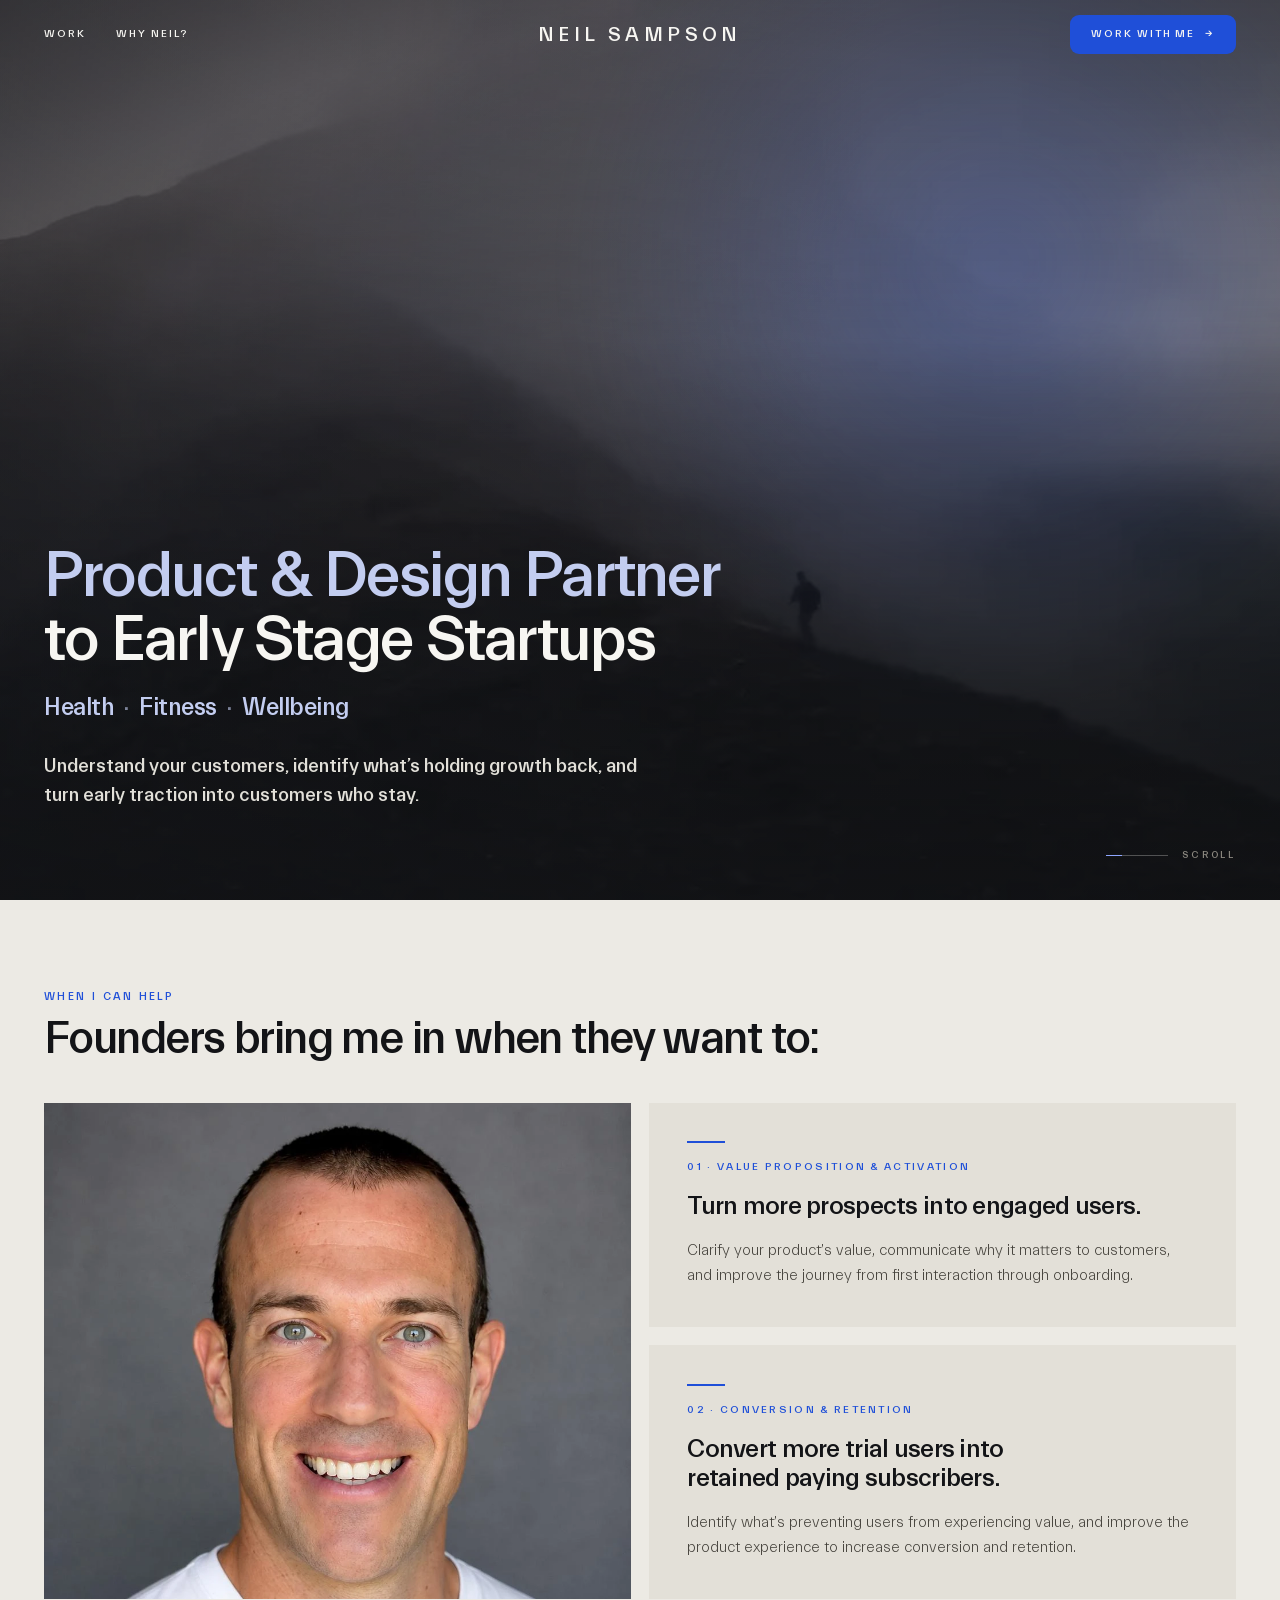
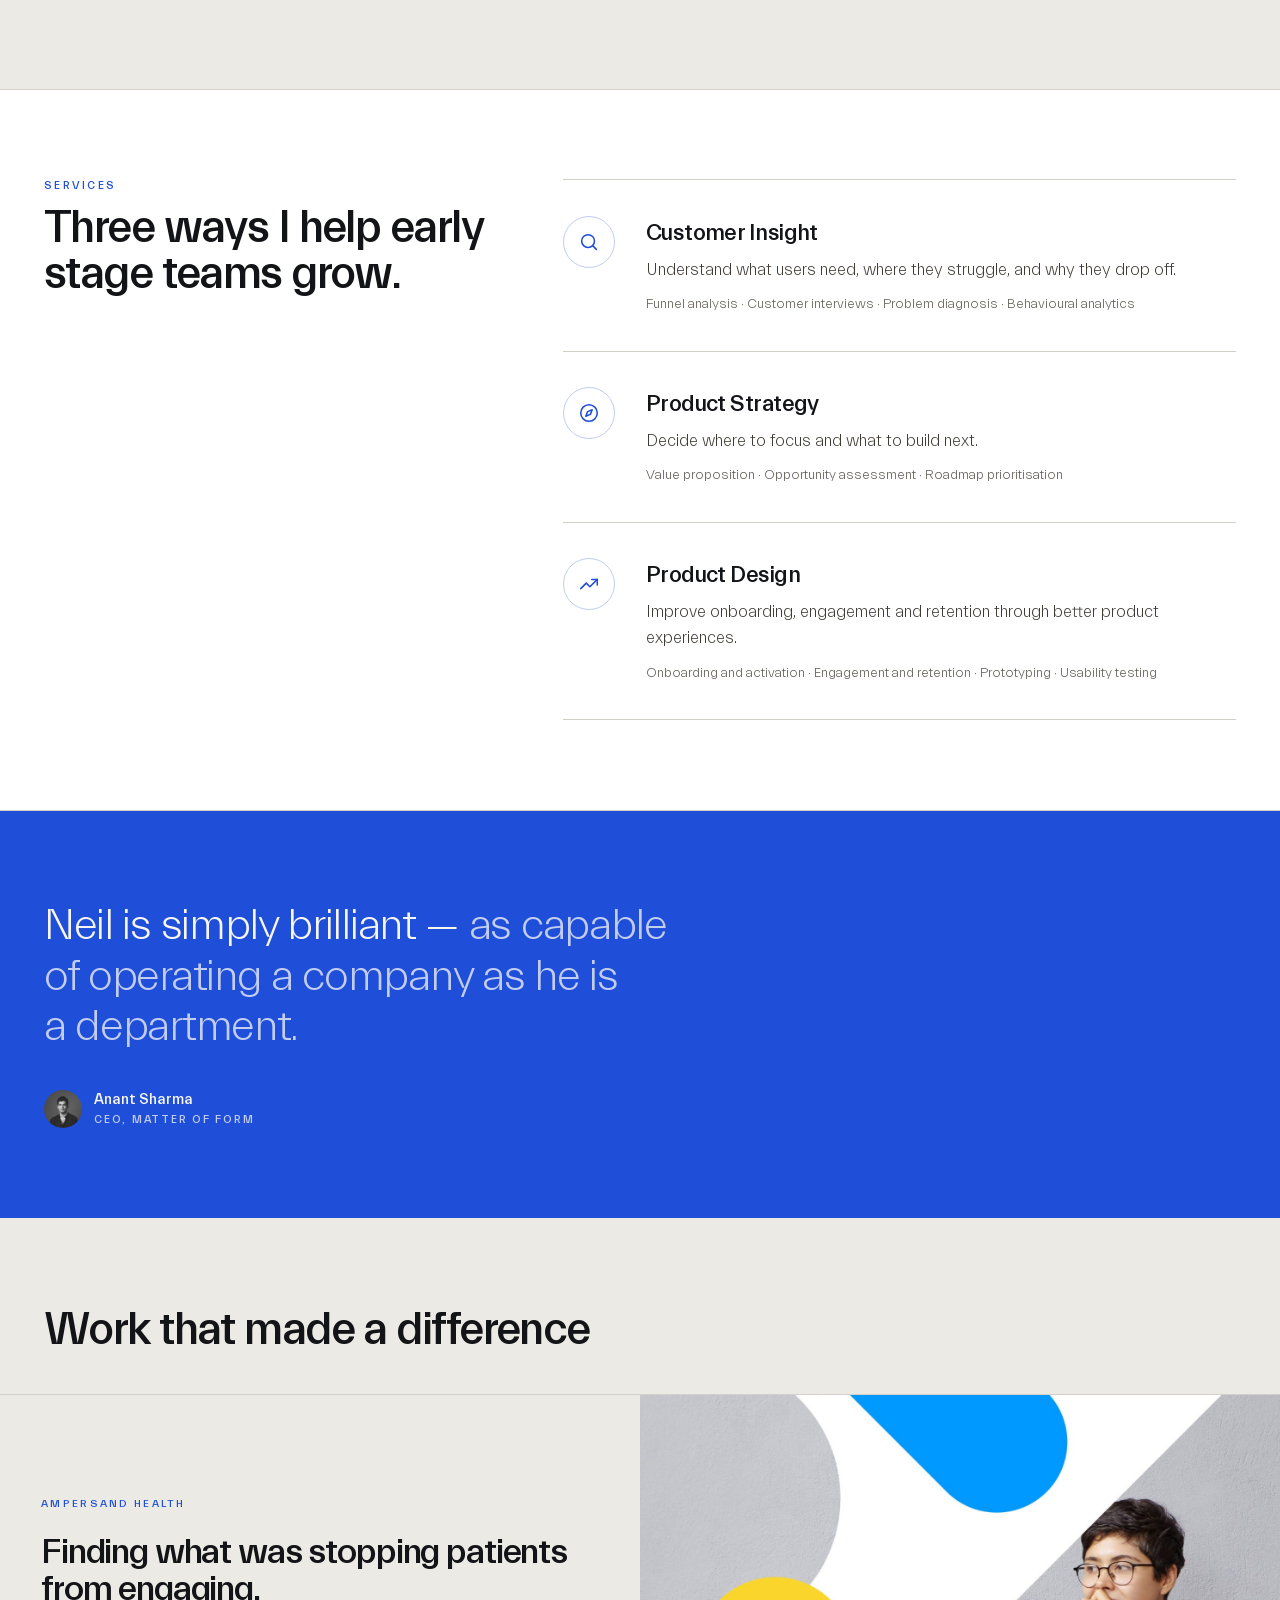
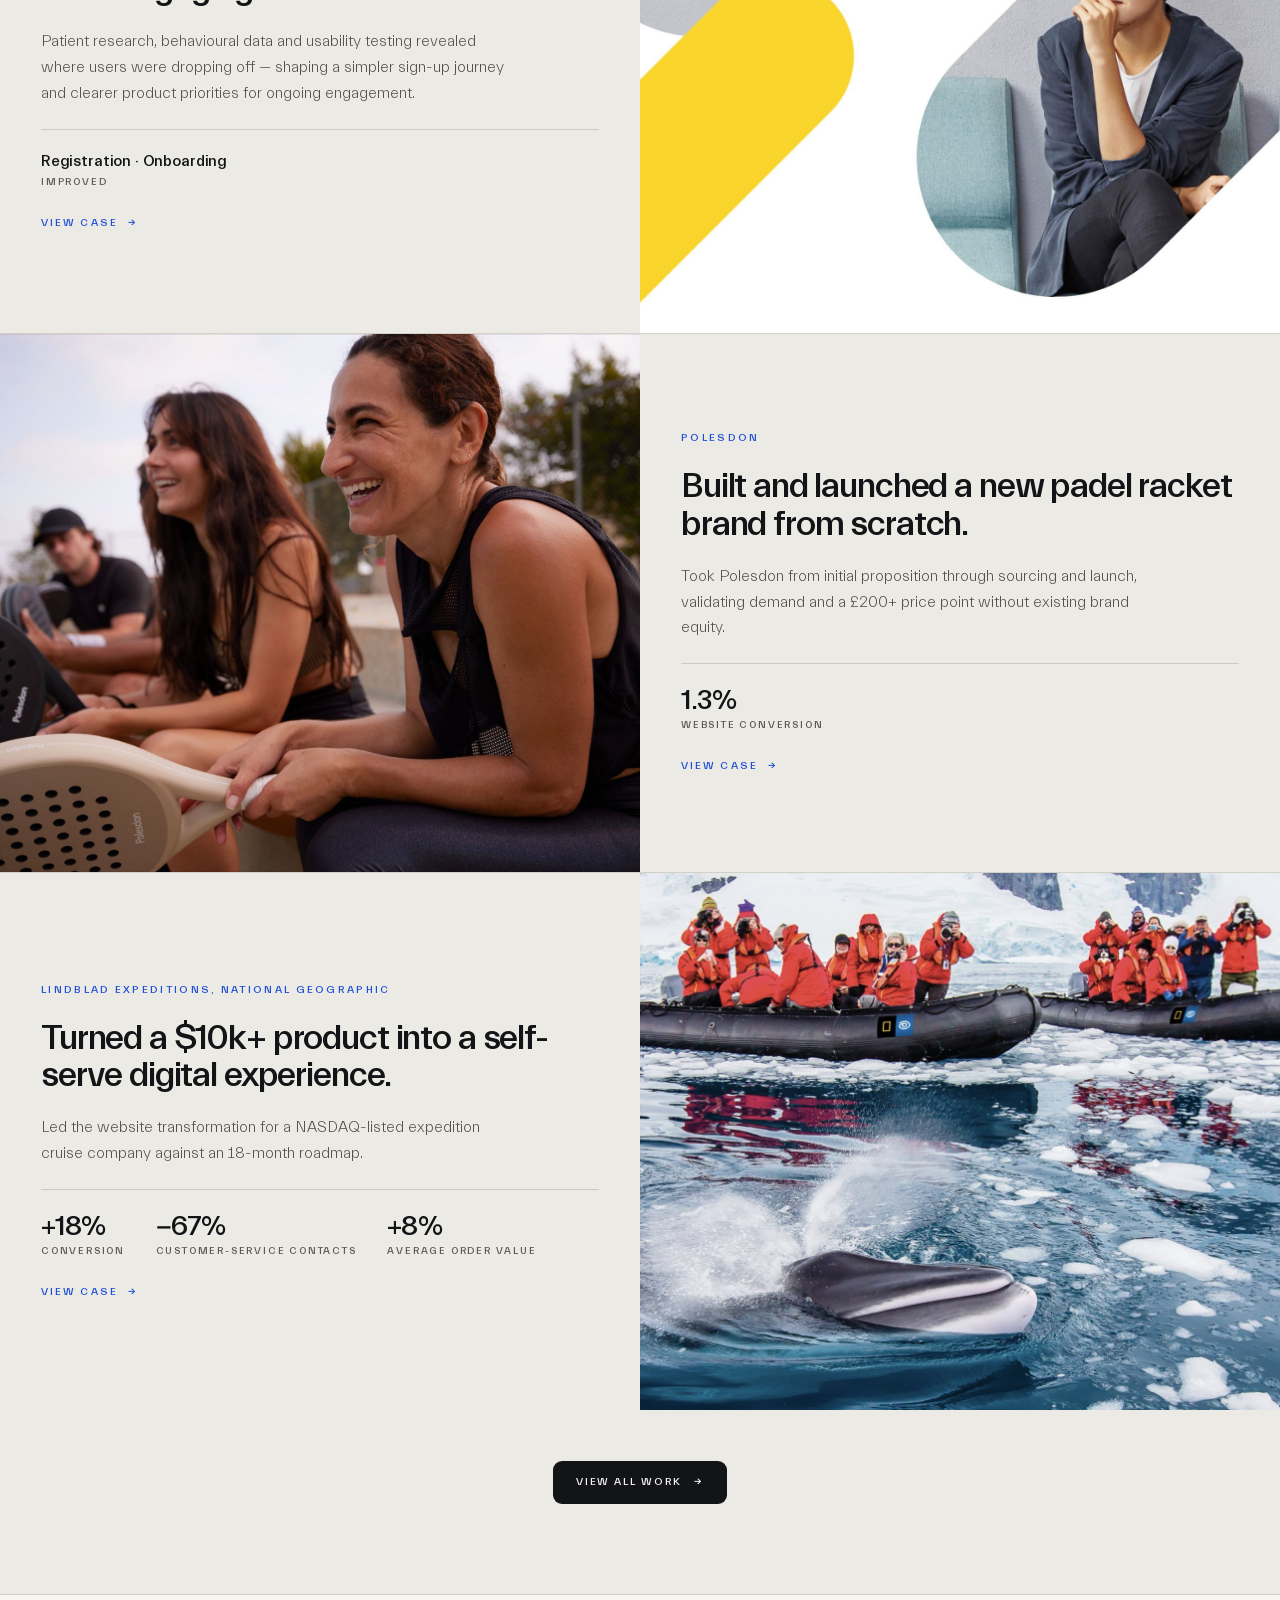
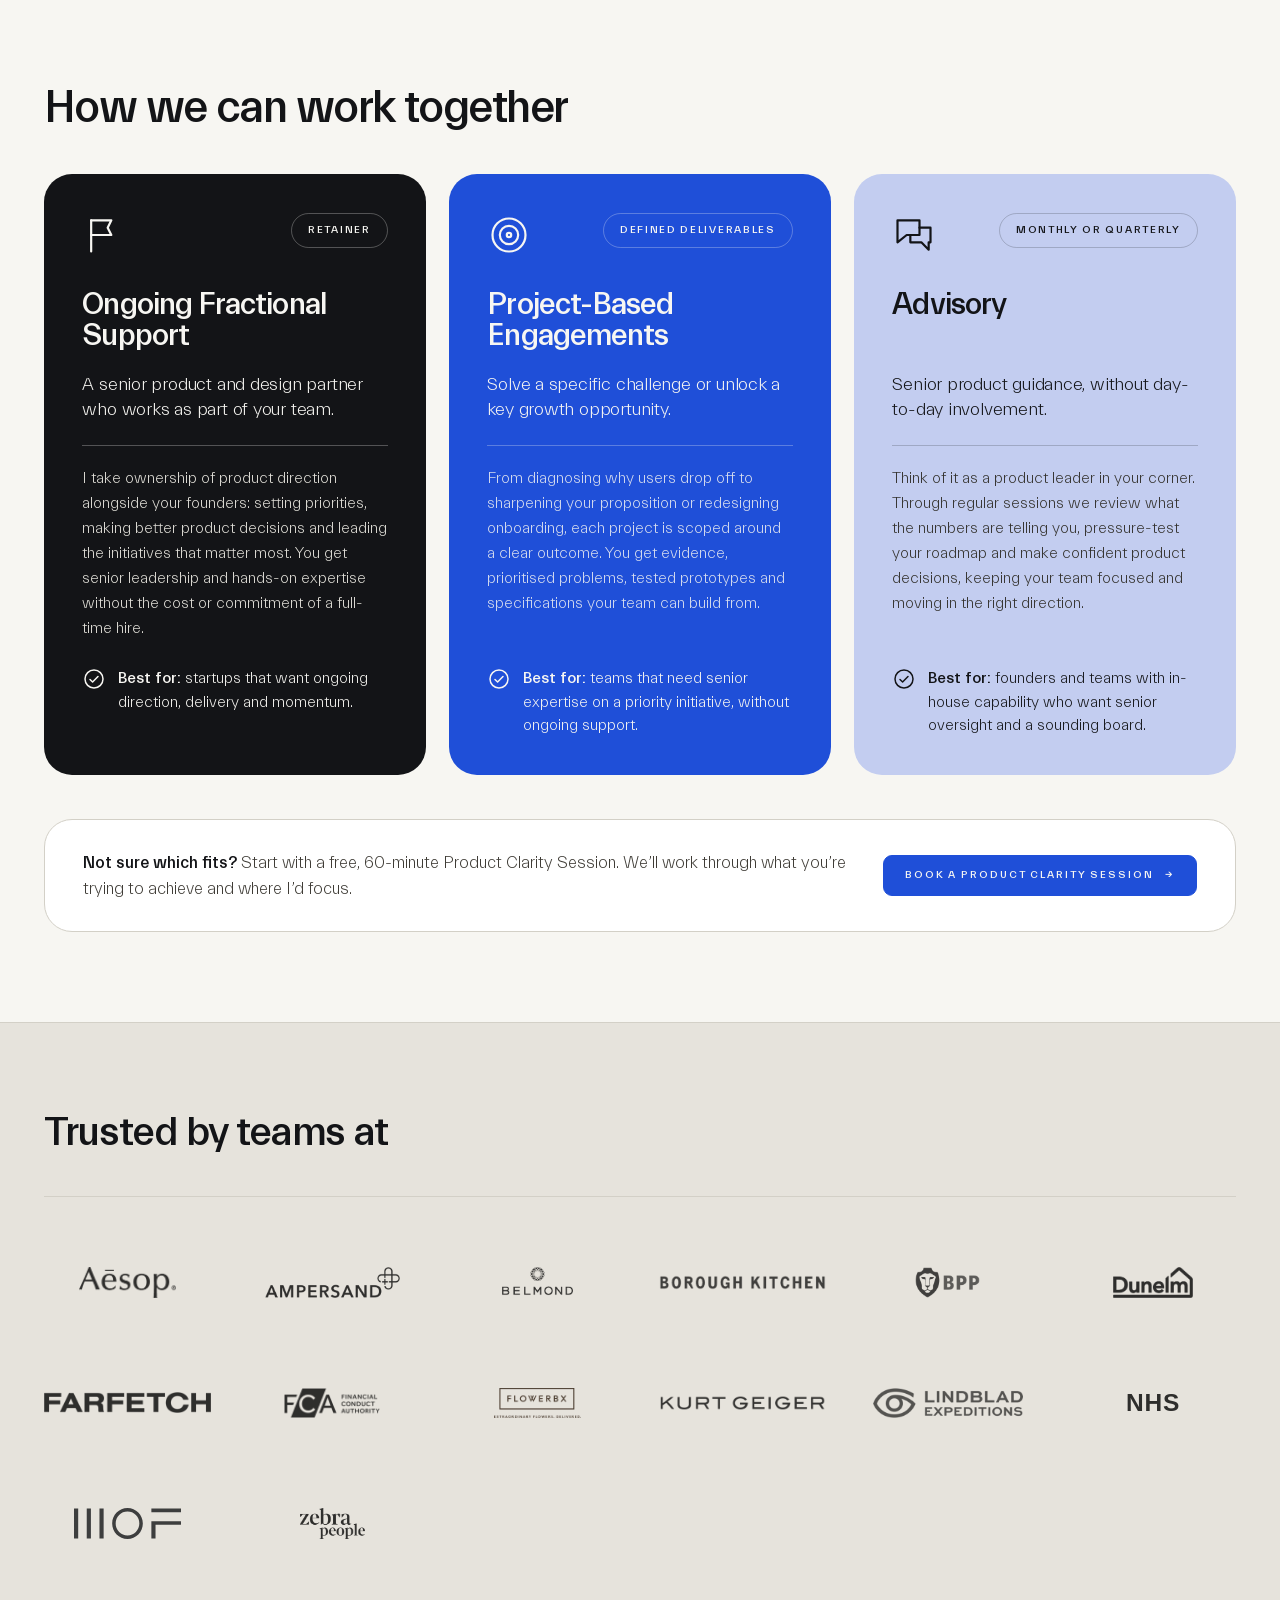
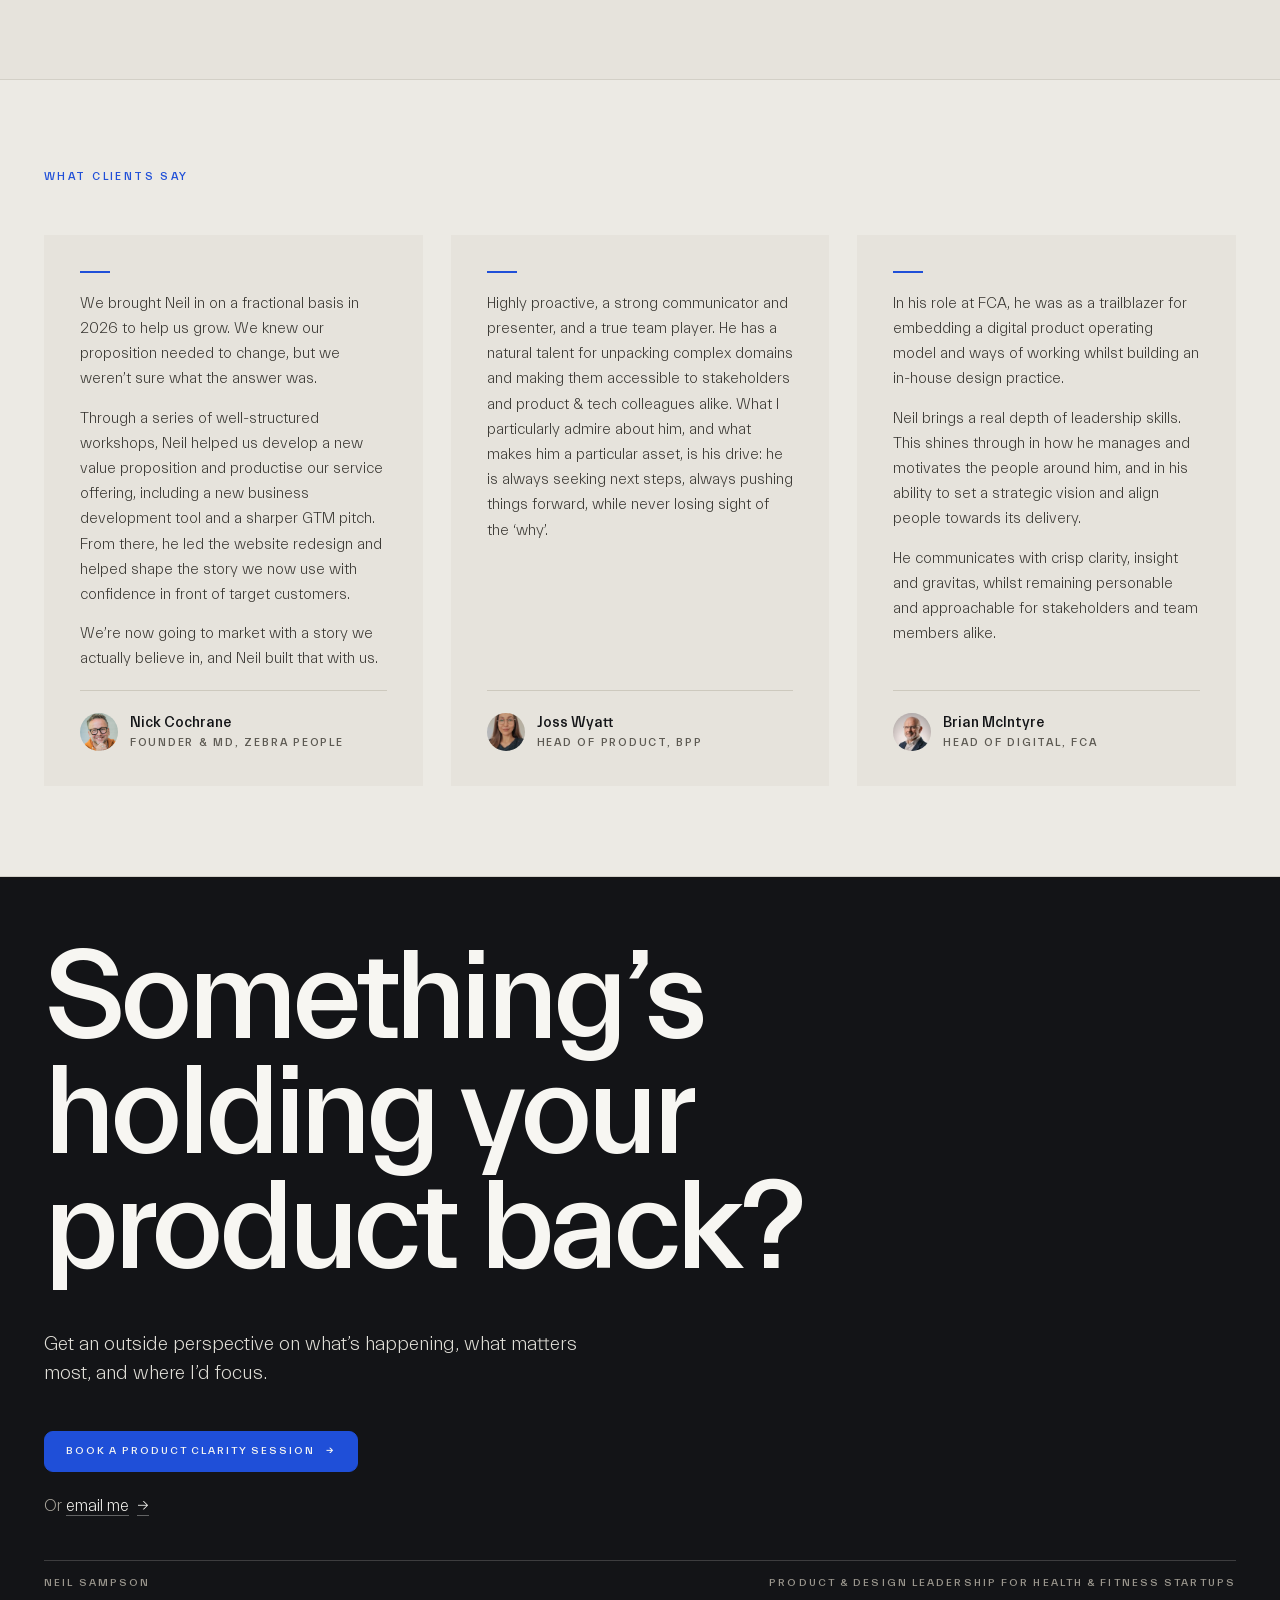
==== commit d8fbd24f: "Play a six-shot film behind the homepage hero Replaces the WebGL texture with slow, moody footage ba" ====
--- a/index.html
+++ b/index.html
@@ -83,6 +83,7 @@
   <!-- ============================= Hero ============================= -->
   <section id="top" data-hero data-screen-label="Hero" class="hero hero--masthead">
     <div class="hero__ground"></div>
+    <div class="hero__film" data-hero-film aria-hidden="true"></div>
     <div class="hero__glow"></div>
     <div class="hero__scrim"></div>
 
@@ -416,7 +417,7 @@
 </main>
 
 <script type="module" src="js/page.js"></script>
-<script type="module" src="js/hero-motion.js"></script>
+<script type="module" src="js/hero-film.js"></script>
 
 </body>
 </html>
--- a/css/site.css
+++ b/css/site.css
@@ -2072,32 +2072,76 @@
 
 
 /* ==========================================================================
-   Hero background motion
-
-   js/hero-motion.js draws a slow texture into a canvas between the gradient
-   ground and the glow; the scrim above keeps the headline legible.
-   ========================================================================== */
-
-/* With a texture behind it the full scrim flattens the motion to near black,
-   so it lifts on the right and in the middle and stays darkest behind the
-   start of the headline. */
+   Hero film
+
+   js/hero-film.js crossfades five slow clips in two <video> elements between
+   the gradient ground and the glow. The poster still holds the frame until
+   the first clip plays, and stays for reduced motion. The scrim keeps the
+   headline legible over every shot.
+   ========================================================================== */
+
+/* The scrim darkens from the bottom, where the headline sits, as well as
+   from the left. */
 .hero--masthead .hero__scrim {
-  background: linear-gradient(105deg,
-    rgba(19, 20, 23, .7) 0%,
-    rgba(19, 20, 23, .32) 55%,
-    rgba(19, 20, 23, .5) 100%);
-}
-
-.hero__motion {
+  background:
+    linear-gradient(0deg, rgba(19, 20, 23, .82) 0%, rgba(19, 20, 23, .2) 62%, rgba(19, 20, 23, .44) 100%),
+    linear-gradient(100deg, rgba(19, 20, 23, .52) 0%, rgba(19, 20, 23, 0) 62%);
+}
+
+.hero__film {
   position: absolute;
   inset: 0;
   z-index: 0;
+  overflow: hidden;
+  pointer-events: none;
+}
+
+/* One low-key grade across every clip so the cuts read as one film: lower
+   exposure, deeper blacks, muted colour with slightly cool shadows. */
+.hero__film::before,
+.hero__film video {
+  filter: saturate(.66) contrast(1.1) brightness(.72) sepia(.06) hue-rotate(-6deg);
+}
+
+/* A soft vignette pulls the eye in from the edges. */
+.hero__film::after {
+  content: "";
+  position: absolute;
+  inset: 0;
+  z-index: 1;
+  background: radial-gradient(120% 90% at 50% 45%, rgba(0, 0, 0, 0) 45%, rgba(0, 0, 0, .5) 100%);
+}
+
+.hero__film::before {
+  content: "";
+  position: absolute;
+  inset: 0;
+  background: url(../assets/video/hero/poster.jpg) center / cover no-repeat;
+}
+
+.hero__film video {
+  position: absolute;
+  inset: 0;
   width: 100%;
   height: 100%;
-  pointer-events: none;
-}
-
-/* With motion behind the hero, the scroll cue sits at the bottom right. */
+  object-fit: cover;
+  opacity: 0;
+  transition: opacity 1.4s ease;
+}
+
+/* Each clip eases in from slightly closer over its whole time on screen, so
+   even a locked-off shot drifts. */
+.hero__film video.is-on {
+  opacity: 1;
+  animation: film-push 7.6s cubic-bezier(.25, .46, .45, .94) both;
+}
+
+@keyframes film-push {
+  from { transform: scale(1.06); }
+  to { transform: scale(1); }
+}
+
+/* With the film behind the hero, the scroll cue sits at the bottom right. */
 .hero--masthead .cue {
   left: auto;
   right: var(--pad-x);
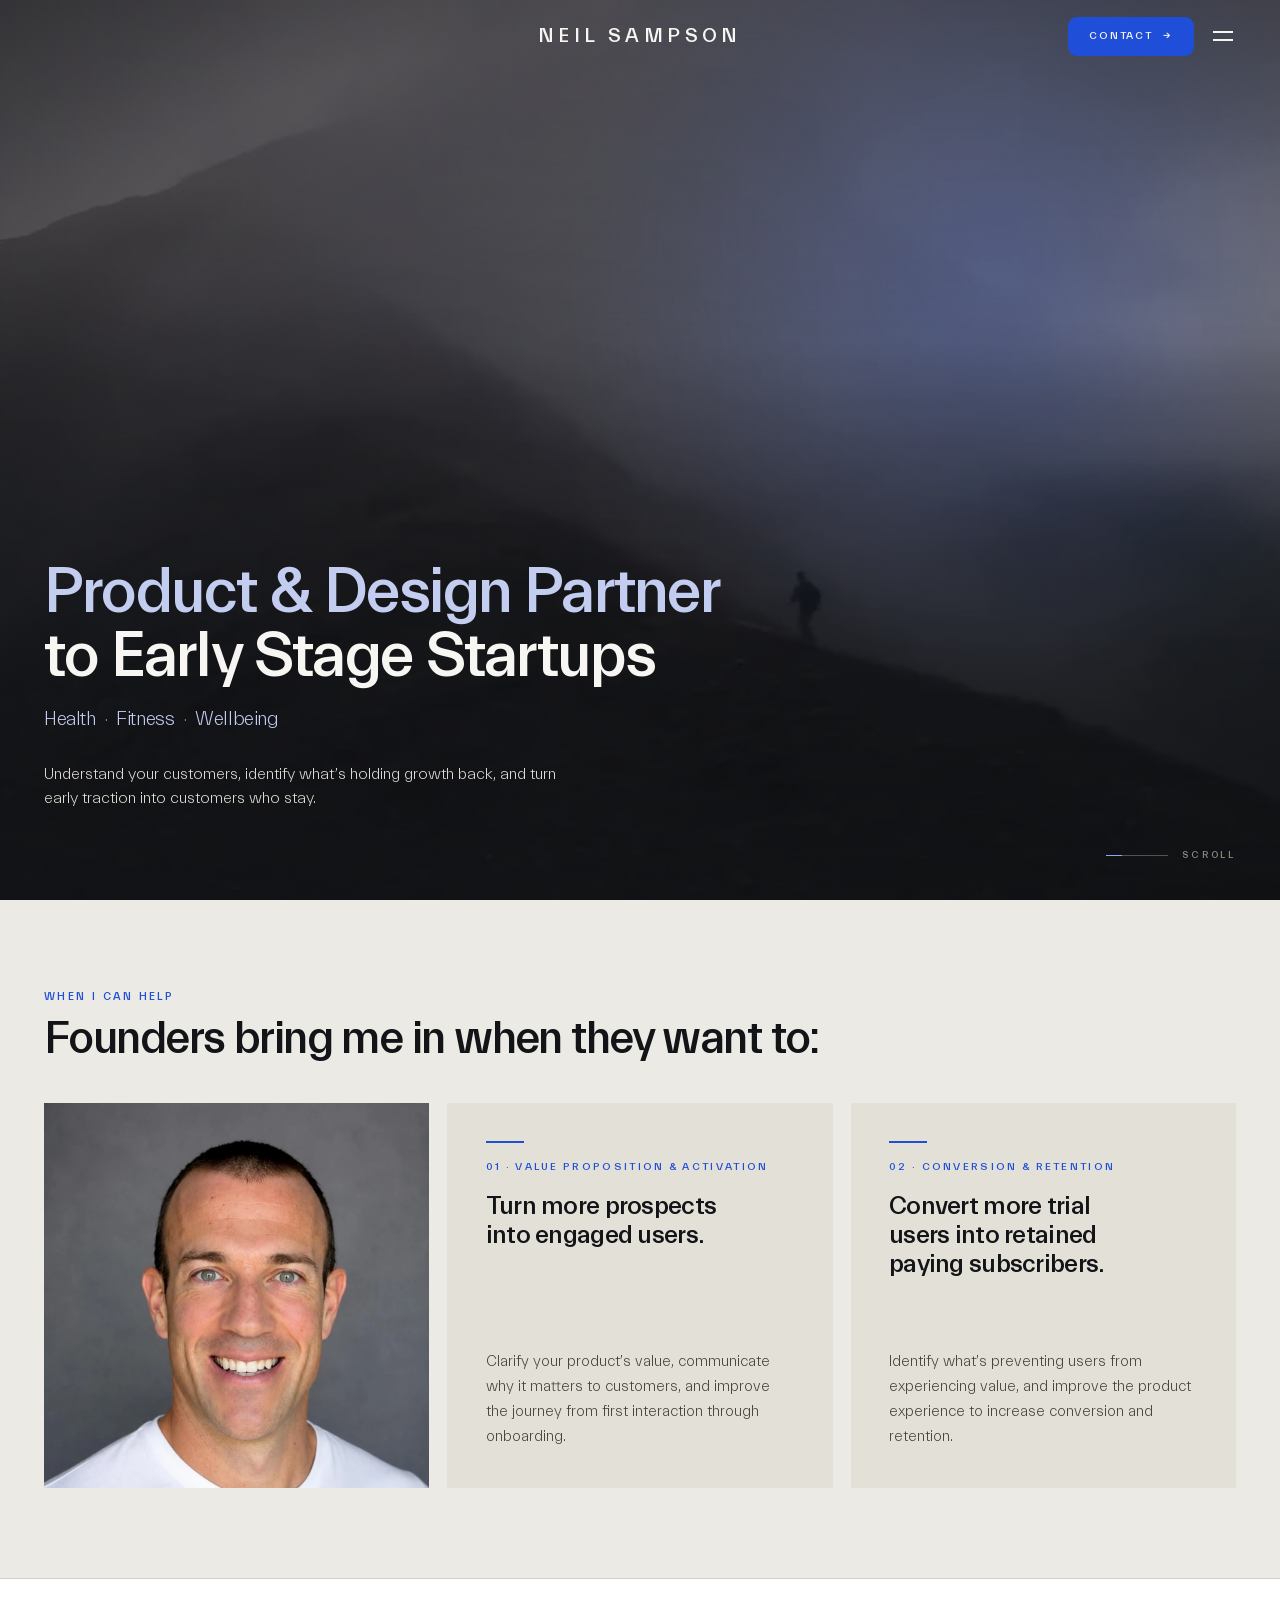
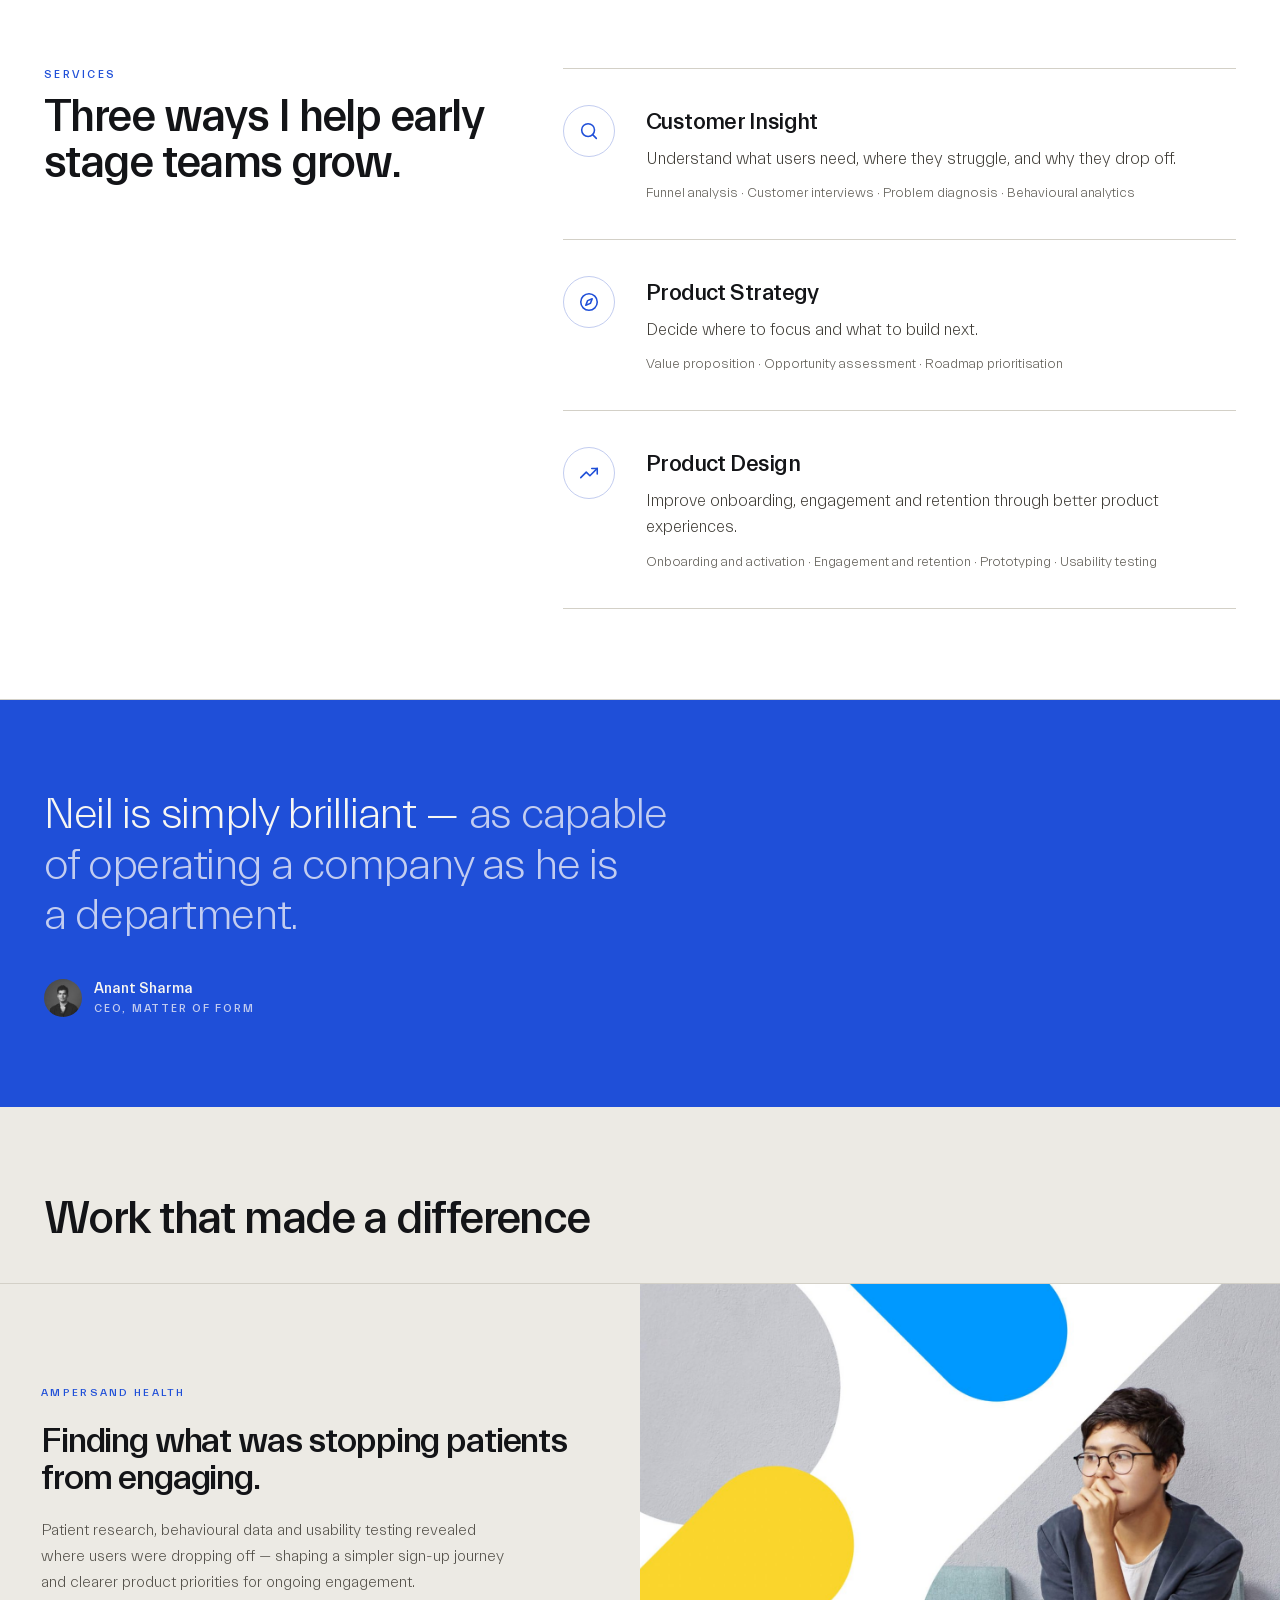
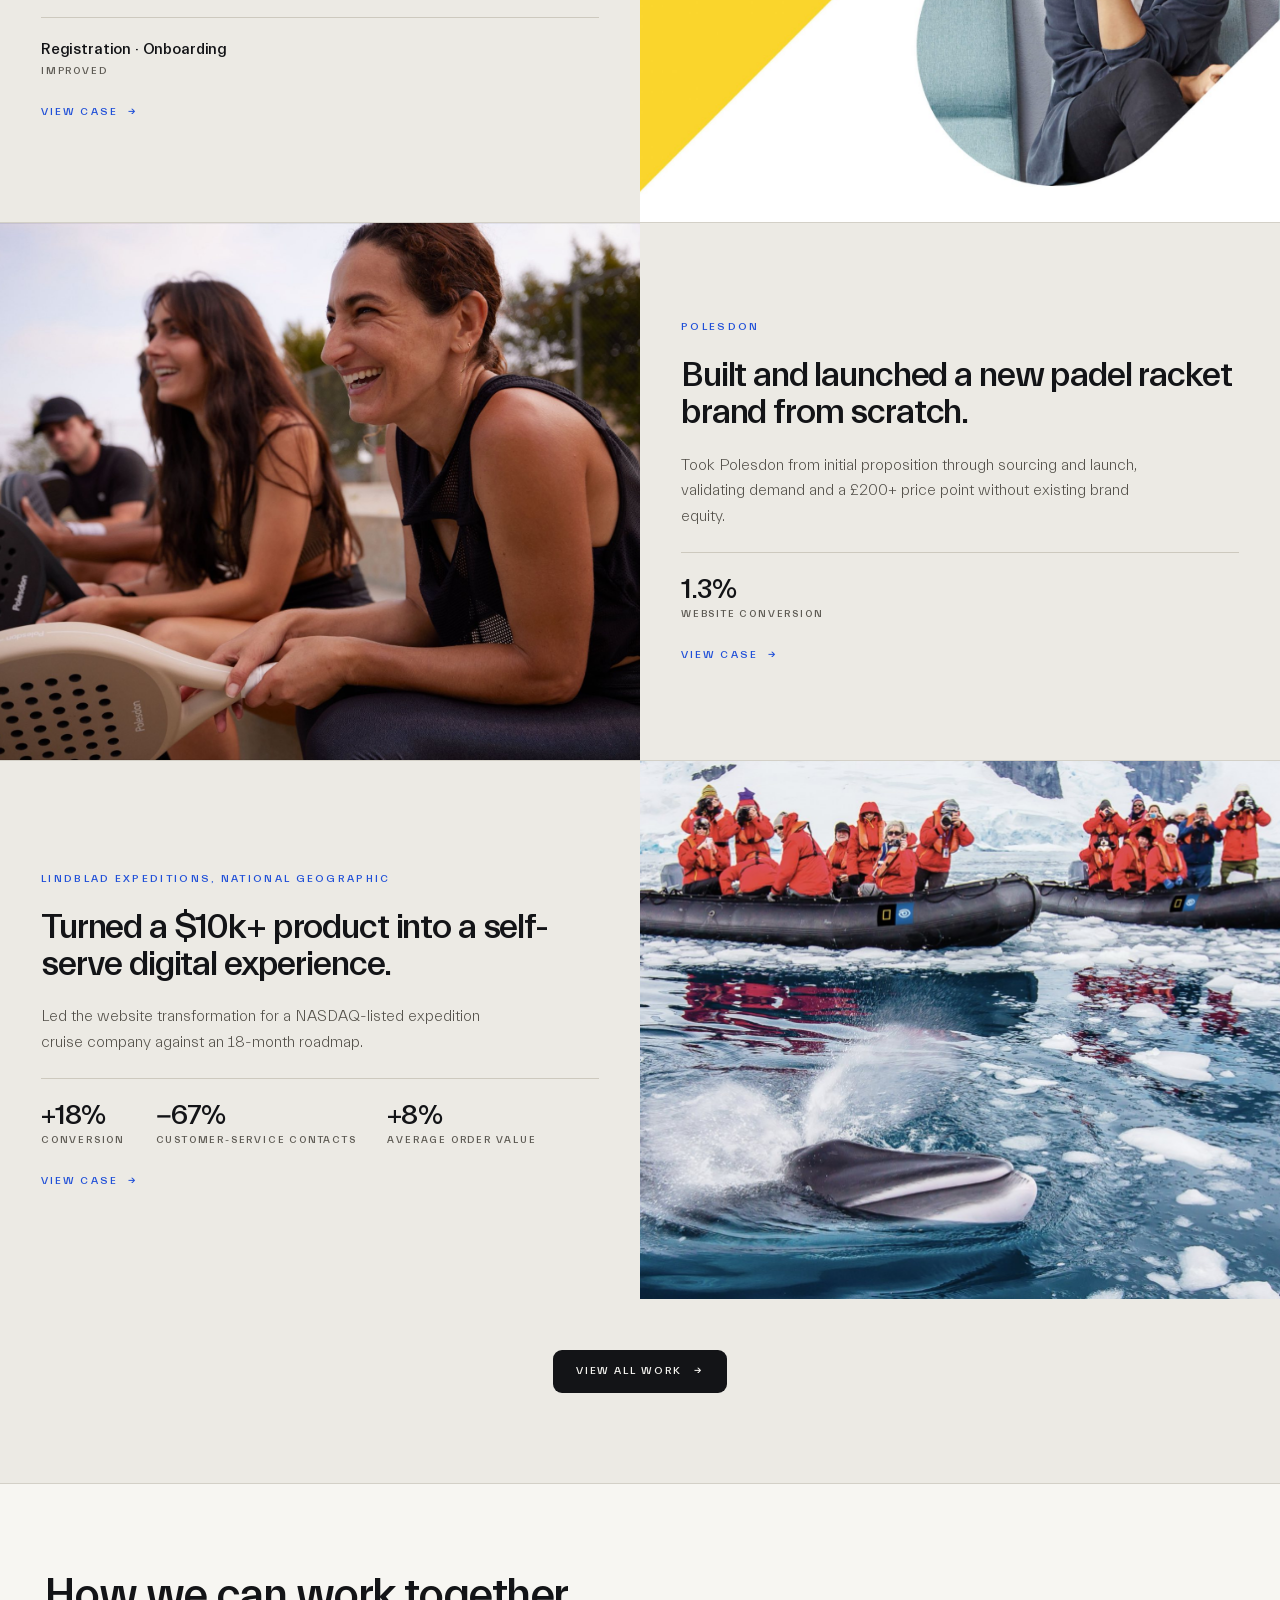
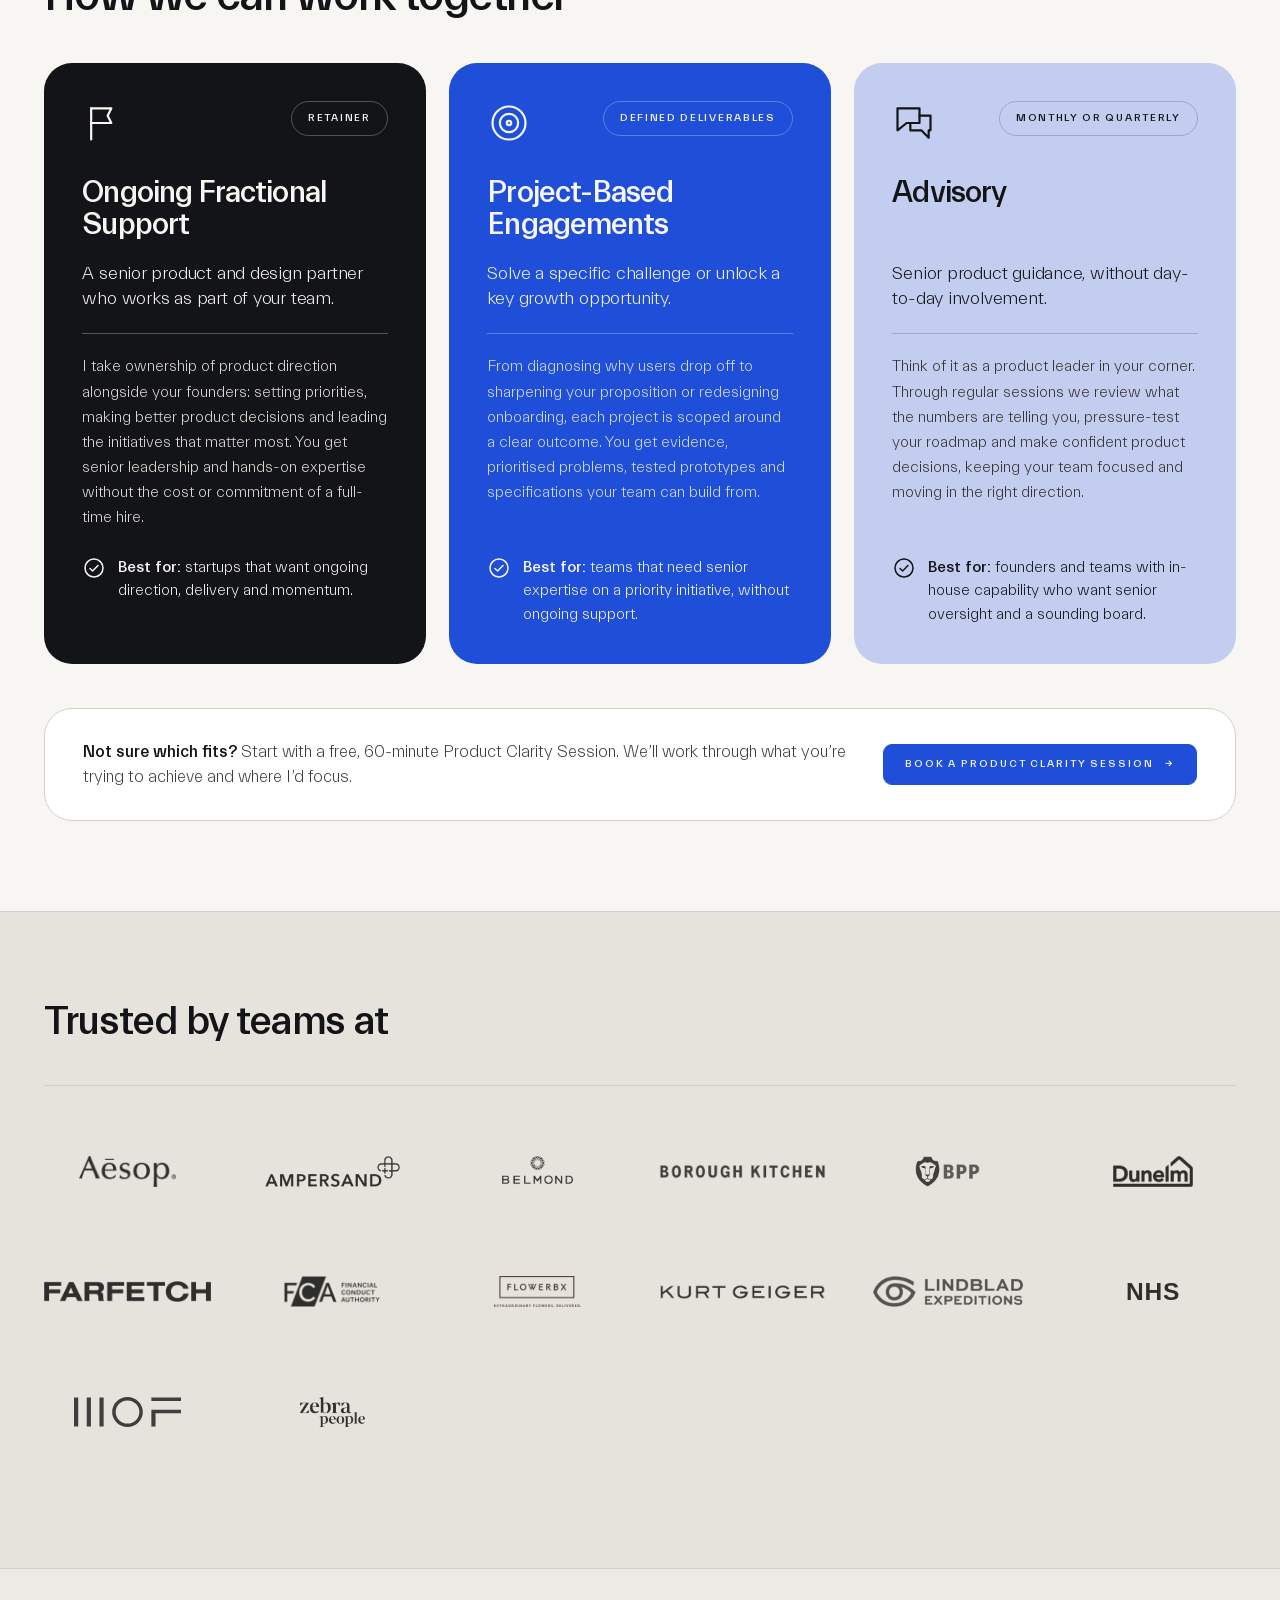
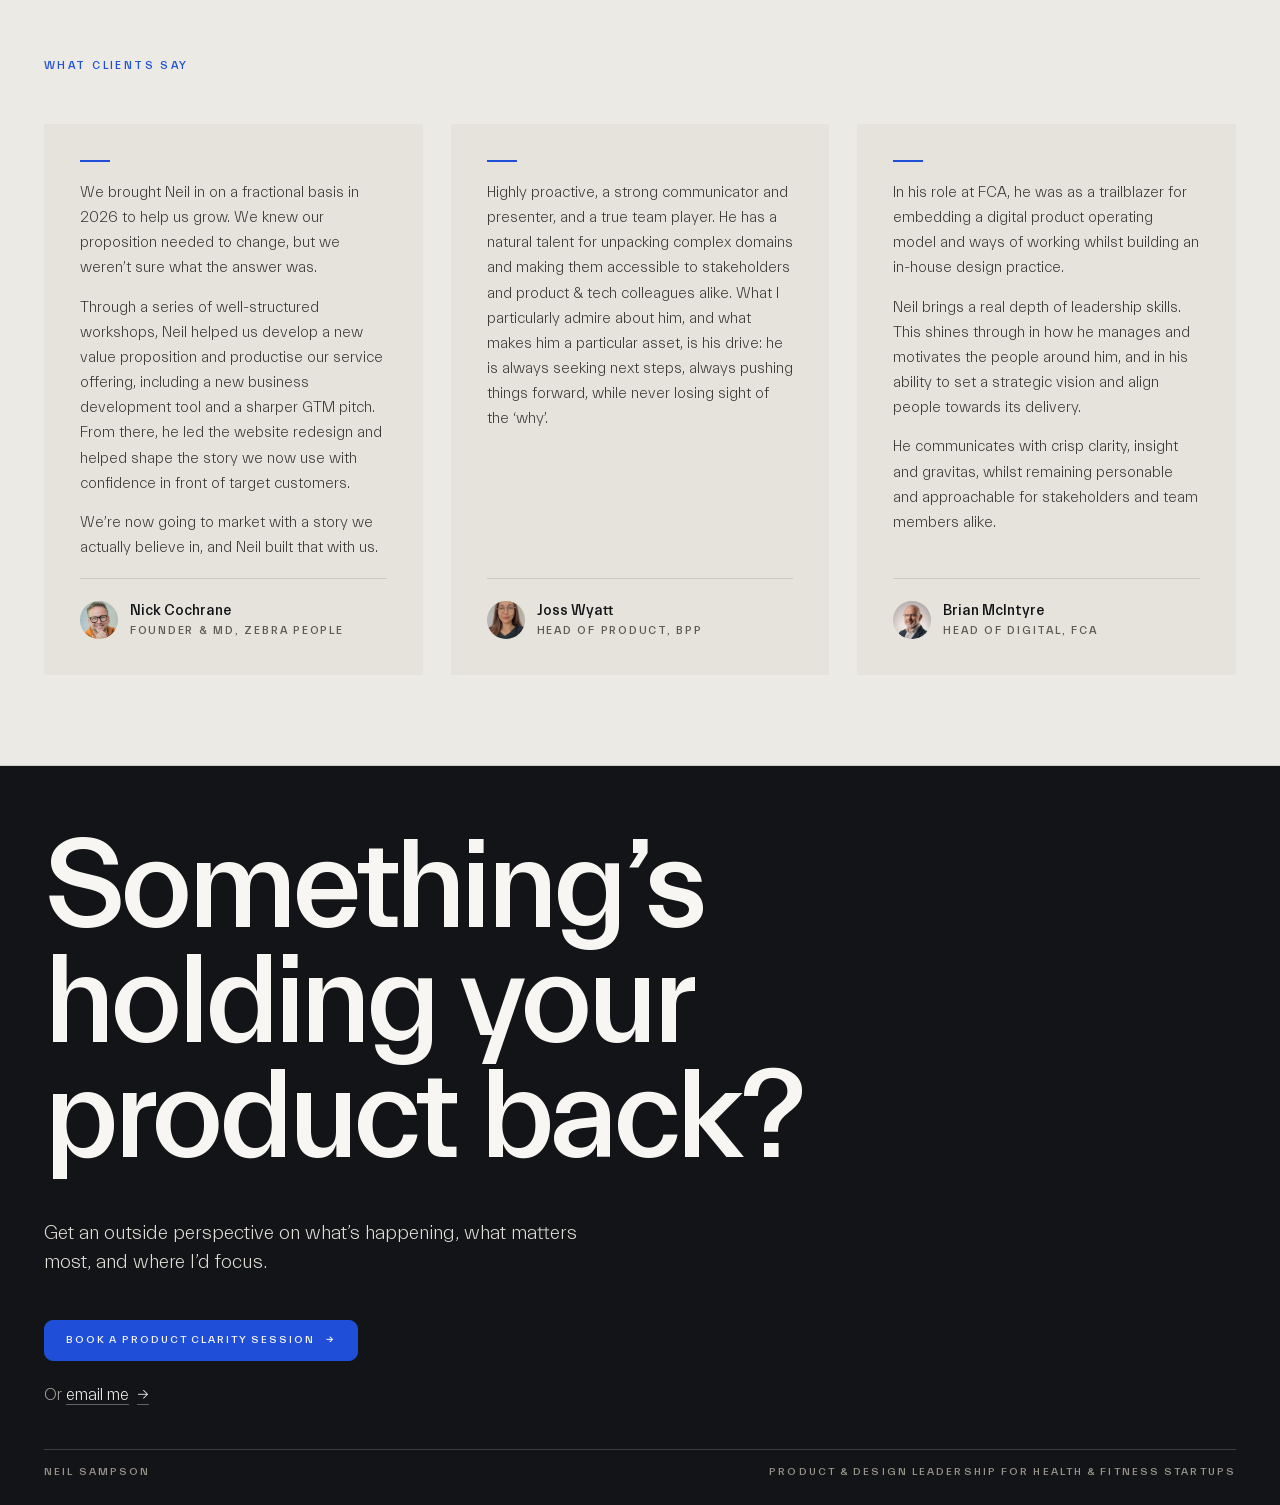
==== commit 7bcb227e: "Burger menu at every width, lighter hero type, three-column starting points - Nav links fold into a " ====
--- a/index.html
+++ b/index.html
@@ -73,7 +73,7 @@
   </div>
   <a class="nav__brand" href="#top">Neil Sampson</a>
   <div class="nav__end">
-    <a class="nav__cta" href="#contact"><span>Work with me</span><span data-arrow>&#8594;</span></a>
+    <a class="nav__cta" href="#contact"><span>Contact</span><span data-arrow>&#8594;</span></a>
     <button class="nav__toggle" type="button" aria-expanded="false" aria-controls="nav-menu" aria-label="Menu" data-navtoggle><span></span><span></span></button>
   </div>
 </nav>
--- a/css/site.css
+++ b/css/site.css
@@ -319,23 +319,43 @@
   --brand-size: 15px;
 }
 
+/* The links fold into a panel behind a menu button at every width. It drops
+   from the nav's lower edge: a card under the button on wider screens, the
+   full width on a phone. */
 .nav__links {
-  display: flex;
-  align-items: center;
-  gap: clamp(14px, 2.4vw, 32px);
-}
+  position: absolute;
+  top: 100%;
+  right: var(--pad-x);
+  display: none;
+  flex-direction: column;
+  align-items: stretch;
+  width: min(320px, calc(100vw - 2 * var(--pad-x)));
+  padding: 6px 24px 14px;
+  background: rgba(236, 234, 228, .98);
+  border: 1px solid var(--hairline);
+  border-top: 0;
+  box-shadow: 0 18px 30px -24px rgba(19, 20, 23, .45);
+}
+.nav.is-open .nav__links { display: flex; }
 
 .nav__link {
-  font-size: 10.5px;
+  padding: 16px 0;
+  border-bottom: 1px solid var(--hairline);
+  font-size: 12px;
   font-weight: 600;
   letter-spacing: .18em;
   text-transform: uppercase;
-  color: var(--nav-ink);
+  color: var(--ink);
   transition: color .45s ease;
 }
+.nav__link:last-child { border-bottom: 0; }
 .nav__link:hover { color: var(--blue); }
 
+/* The wordmark sits in the middle column; the left column stays empty so it
+   holds the centre while the CTA and menu button share the right. */
 .nav__brand {
+  grid-column: 2;
+  grid-row: 1;
   justify-self: center;
   white-space: nowrap;
   font-size: var(--brand-size);
@@ -346,11 +366,43 @@
   transition: color .45s ease, font-size .45s ease;
 }
 
-.nav__end { display: flex; align-items: center; justify-content: flex-end; gap: 8px; }
-
-/* The menu button only shows on a phone, where the links are folded away. */
-.nav__toggle { display: none; }
-
+.nav__end { grid-column: 3; grid-row: 1; display: flex; align-items: center; justify-content: flex-end; gap: 8px; }
+
+/* Open, the nav takes its light scrolled look so it joins the panel. */
+.nav.is-open {
+  --nav-bg: rgba(236, 234, 228, .98);
+  --nav-line: var(--hairline);
+  --nav-ink: var(--ink);
+}
+
+/* Two bars that cross when the menu opens; 42px square keeps the tap target
+   generous beside the CTA. */
+.nav__toggle {
+  position: relative;
+  display: block;
+  flex: none;
+  width: 42px;
+  height: 42px;
+  margin-right: -8px;
+  padding: 0;
+  border: 0;
+  background: none;
+  color: var(--nav-ink);
+  cursor: pointer;
+  transition: color .45s ease;
+}
+.nav__toggle span {
+  position: absolute;
+  left: 11px;
+  right: 11px;
+  height: 2px;
+  background: currentColor;
+  transition: transform .3s var(--ease);
+}
+.nav__toggle span:first-child { top: 16px; }
+.nav__toggle span:last-child { top: 24px; }
+.nav.is-open .nav__toggle span:first-child { transform: translateY(4px) rotate(45deg); }
+.nav.is-open .nav__toggle span:last-child { transform: translateY(-4px) rotate(-45deg); }
 
 .nav__cta {
   display: inline-flex;
@@ -369,75 +421,23 @@
 }
 .nav__cta:hover { background: var(--ink); color: var(--paper); }
 
-/* Mobile: three columns will not fit below ~640px. Wordmark left, CTA right,
-   links drop — they are all reachable from the page itself. The wordmark takes
-   its scrolled size rather than a fourth value. */
+/* Mobile: three columns will not fit below ~640px. Wordmark left at its
+   scrolled size, CTA and menu button right, and the panel runs full width. */
 @media (max-width: 640px) {
   .nav { grid-template-columns: auto auto; gap: 12px; }
-
-  /* Folded into a panel that drops from the nav's lower edge when the menu
-     button opens it. */
+  .nav__brand { grid-column: 1; justify-self: start; --brand-size: 15px; }
+  .nav__end { grid-column: 2; }
+  .nav.is-open { --brand-size: 15px; }
+
   .nav__links {
-    position: absolute;
-    top: 100%;
     left: 0;
     right: 0;
-    display: none;
-    flex-direction: column;
-    align-items: stretch;
-    gap: 0;
+    width: auto;
     padding: 6px var(--pad-x) 18px;
-    background: rgba(236, 234, 228, .98);
-    border-bottom: 1px solid var(--hairline);
-    box-shadow: 0 18px 30px -24px rgba(19, 20, 23, .45);
+    border-inline: 0;
   }
-  .nav.is-open .nav__links { display: flex; }
-  .nav__links .nav__link {
-    padding: 16px 0;
-    border-bottom: 1px solid var(--hairline);
-    font-size: 13px;
-    color: var(--ink);
-  }
-  .nav__links .nav__link:last-child { border-bottom: 0; }
-  .nav__links .nav__link[aria-current="page"] { color: var(--blue); }
-
-  /* Open, the nav takes its light scrolled look so it joins the panel. */
-  .nav.is-open {
-    --nav-bg: rgba(236, 234, 228, .98);
-    --nav-line: var(--hairline);
-    --nav-ink: var(--ink);
-    --brand-size: 15px;
-  }
-
-  /* Two bars that cross when the menu opens; 42px square keeps the tap
-     target generous beside the CTA. */
-  .nav__toggle {
-    position: relative;
-    display: block;
-    flex: none;
-    width: 42px;
-    height: 42px;
-    margin-right: -8px;
-    padding: 0;
-    border: 0;
-    background: none;
-    color: var(--nav-ink);
-    cursor: pointer;
-    transition: color .45s ease;
-  }
-  .nav__toggle span {
-    position: absolute;
-    left: 11px;
-    right: 11px;
-    height: 2px;
-    background: currentColor;
-    transition: transform .3s var(--ease);
-  }
-  .nav__toggle span:first-child { top: 16px; }
-  .nav__toggle span:last-child { top: 24px; }
-  .nav.is-open .nav__toggle span:first-child { transform: translateY(4px) rotate(45deg); }
-  .nav.is-open .nav__toggle span:last-child { transform: translateY(-4px) rotate(-45deg); }
-  .nav__brand { justify-self: start; --brand-size: 15px; }
+  .nav__link { font-size: 13px; }
+
   /* 14px block padding keeps the tap target near 40px tall; at 11px it was 34. */
   .nav__cta { gap: 8px; padding: 14px 14px; font-size: 10px; letter-spacing: .1em; }
 
@@ -1937,7 +1937,7 @@
  * stuck in its hover state. Neutralise them where there is no real pointer.
  * ------------------------------------------------------------------------- */
 @media (hover: none) {
-  .nav__link:hover { color: var(--nav-ink); }
+  .nav__link:hover { color: var(--ink); }
   .nav__cta:hover { background: var(--blue); color: var(--paper); }
   .panel:hover { background: var(--chalk-panel); }
   .engagement:hover { background: var(--chalk-warm); }
@@ -1953,51 +1953,50 @@
 /* ==========================================================================
    Starting points with portrait
 
-   The body splits into two equal columns beneath the heading: the portrait,
-   at its original tone, on the left, cropped from the top to match the height
-   of the three cards stacked on the right. On phones the portrait sits above
-   the cards.
+   Three equal columns beneath the heading: the portrait, at its original
+   tone, then the two cards. The portrait holds a square frame anchored near
+   the top, so the face is never cropped, and the cards stretch to its height
+   with the statement at the top and the description set at the foot.
+   Between tablet and laptop widths the cards stack beside the portrait; on
+   phones everything stacks, portrait first.
    ========================================================================== */
 
 .problems__body {
   display: grid;
-  grid-template-columns: repeat(2, minmax(0, 1fr));
+  grid-template-columns: repeat(3, minmax(0, 1fr));
   gap: var(--gap-tight);
   align-items: stretch;
   padding: 0 var(--pad-x);
 }
 
+/* The cards join the grid directly, so each takes a column of its own. */
+.problems__body .panels { display: contents; }
+
 .problems__portrait {
-  position: relative;
   margin: 0;
   overflow: clip;
   background: var(--image-bed);
 }
 
 .problems__portrait img {
-  position: absolute;
-  inset: 0;
+  display: block;
   width: 100%;
-  height: 100%;
+  height: auto;
+  aspect-ratio: 1;
   object-fit: cover;
-  object-position: 50% 18%;
-}
-
-.problems__body .panels { grid-template-columns: minmax(0, 1fr); }
-
-/* On phones the photo sets the frame's height itself. A frame whose only
-   content is absolutely positioned gets its height from aspect-ratio alone,
-   and Safari can collapse that to zero on a stretched grid item, which hid
-   the photo on iPhones. */
+  object-position: 50% 12%;
+}
+
+.problems__body .panel__body { margin-top: auto; }
+
+@media (max-width: 999px) {
+  .problems__body { grid-template-columns: repeat(2, minmax(0, 1fr)); }
+  .problems__portrait { grid-row: span 2; align-self: start; }
+}
+
 @media (max-width: 760px) {
   .problems__body { grid-template-columns: minmax(0, 1fr); }
-  .problems__portrait { align-self: start; }
-  .problems__portrait img {
-    position: static;
-    display: block;
-    height: auto;
-    aspect-ratio: 4 / 5;
-  }
+  .problems__portrait { grid-row: auto; }
 }
 
 
@@ -2048,8 +2047,9 @@
   margin-top: clamp(22px, 2.4vw, 36px);
   max-width: 52ch;
   text-wrap: pretty;
-  font-size: clamp(17px, 1.5vw, 22px);
-  font-weight: 500;
+  font-size: clamp(15px, 1.25vw, 19px);
+  font-weight: 400;
+  line-height: 1.5;
 }
 
 @media (max-width: 760px) {
@@ -2311,9 +2311,8 @@
   object-fit: cover;
 }
 
-/* The page you're on reads in blue in the nav. */
-.nav__link[aria-current="page"] { color: var(--blue-light); }
-.nav.is-scrolled .nav__link[aria-current="page"] { color: var(--blue); }
+/* The page you're on reads in blue in the menu. */
+.nav__link[aria-current="page"] { color: var(--blue); }
 
 /* Stacked, the photo comes first and the body follows. */
 @media (max-width: 760px) {
@@ -2440,8 +2439,8 @@
    first line, so they read as part of the proposition. */
 .hero__sectors {
   margin-top: clamp(14px, 1.6vw, 22px);
-  font-size: clamp(18px, 1.9vw, 28px);
-  font-weight: 500;
+  font-size: clamp(15px, 1.5vw, 22px);
+  font-weight: 400;
   line-height: 1.2;
   letter-spacing: -.02em;
   color: var(--blue-pale);
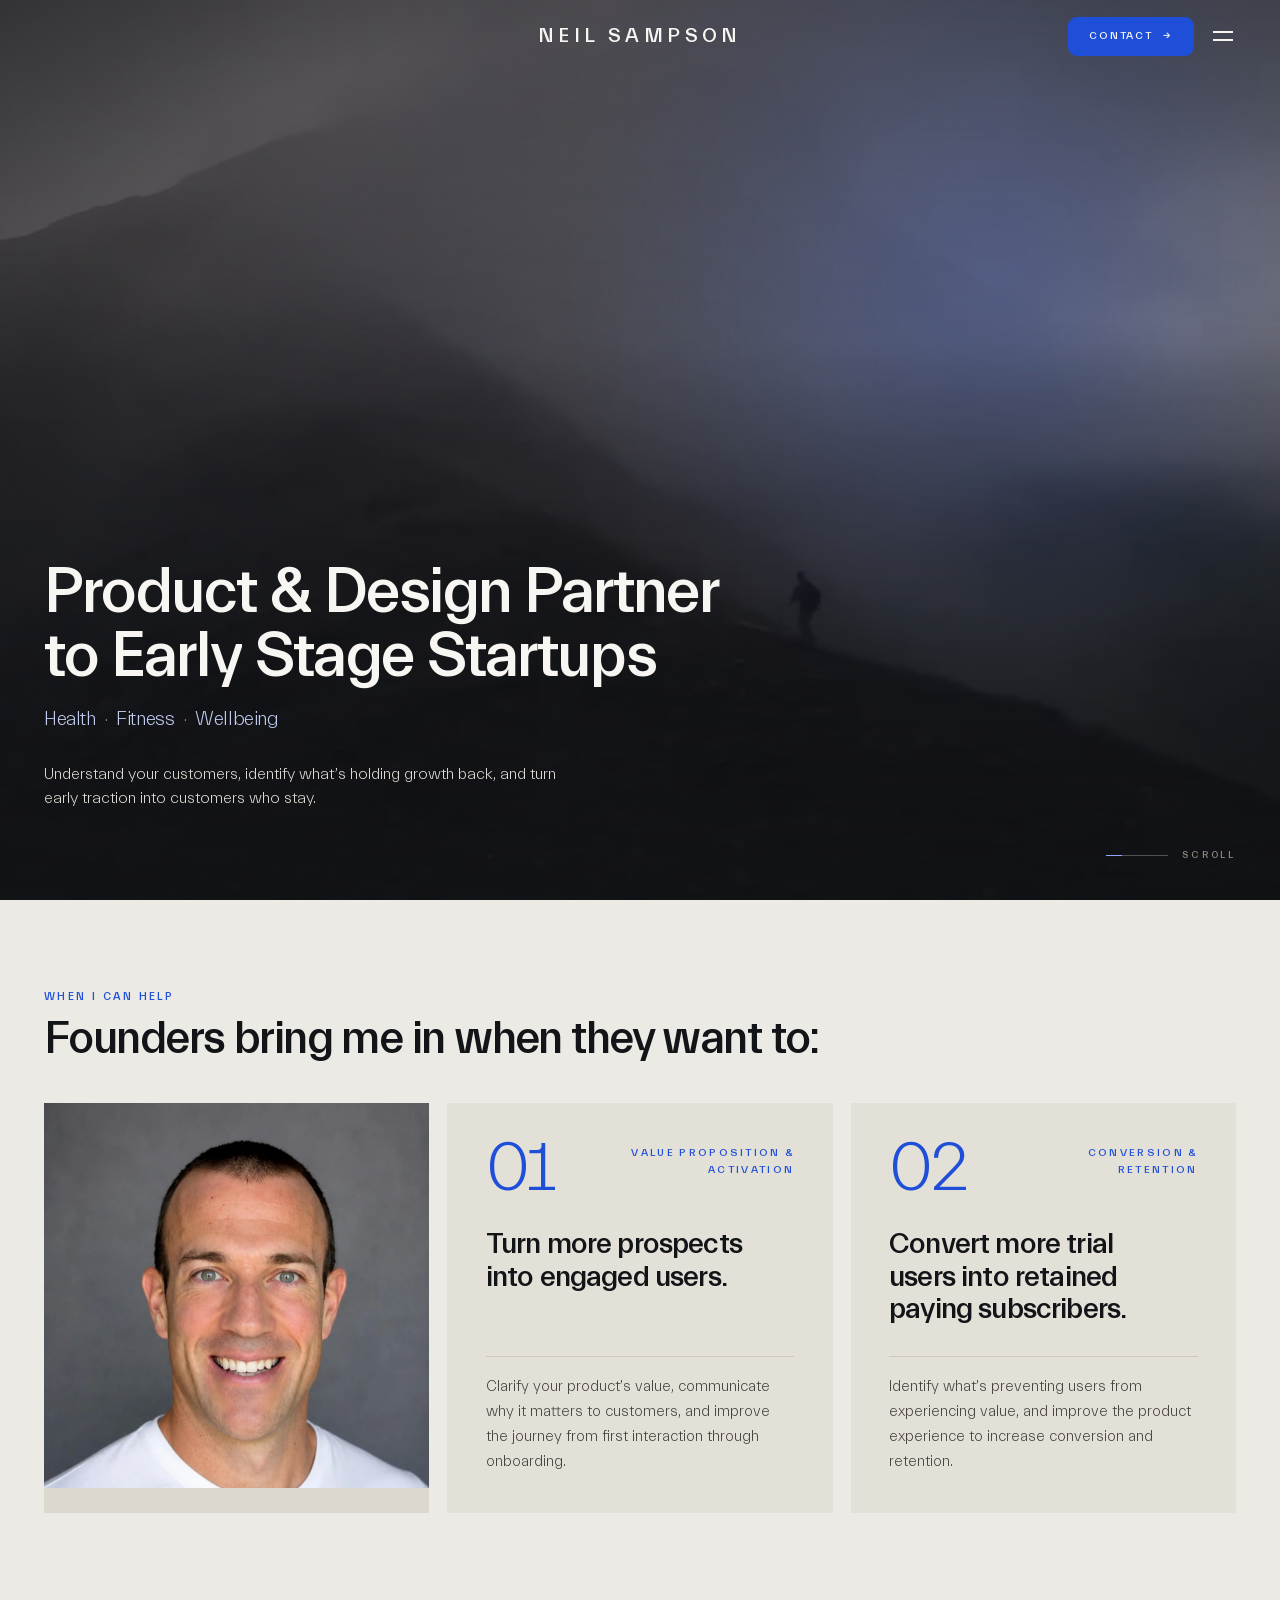
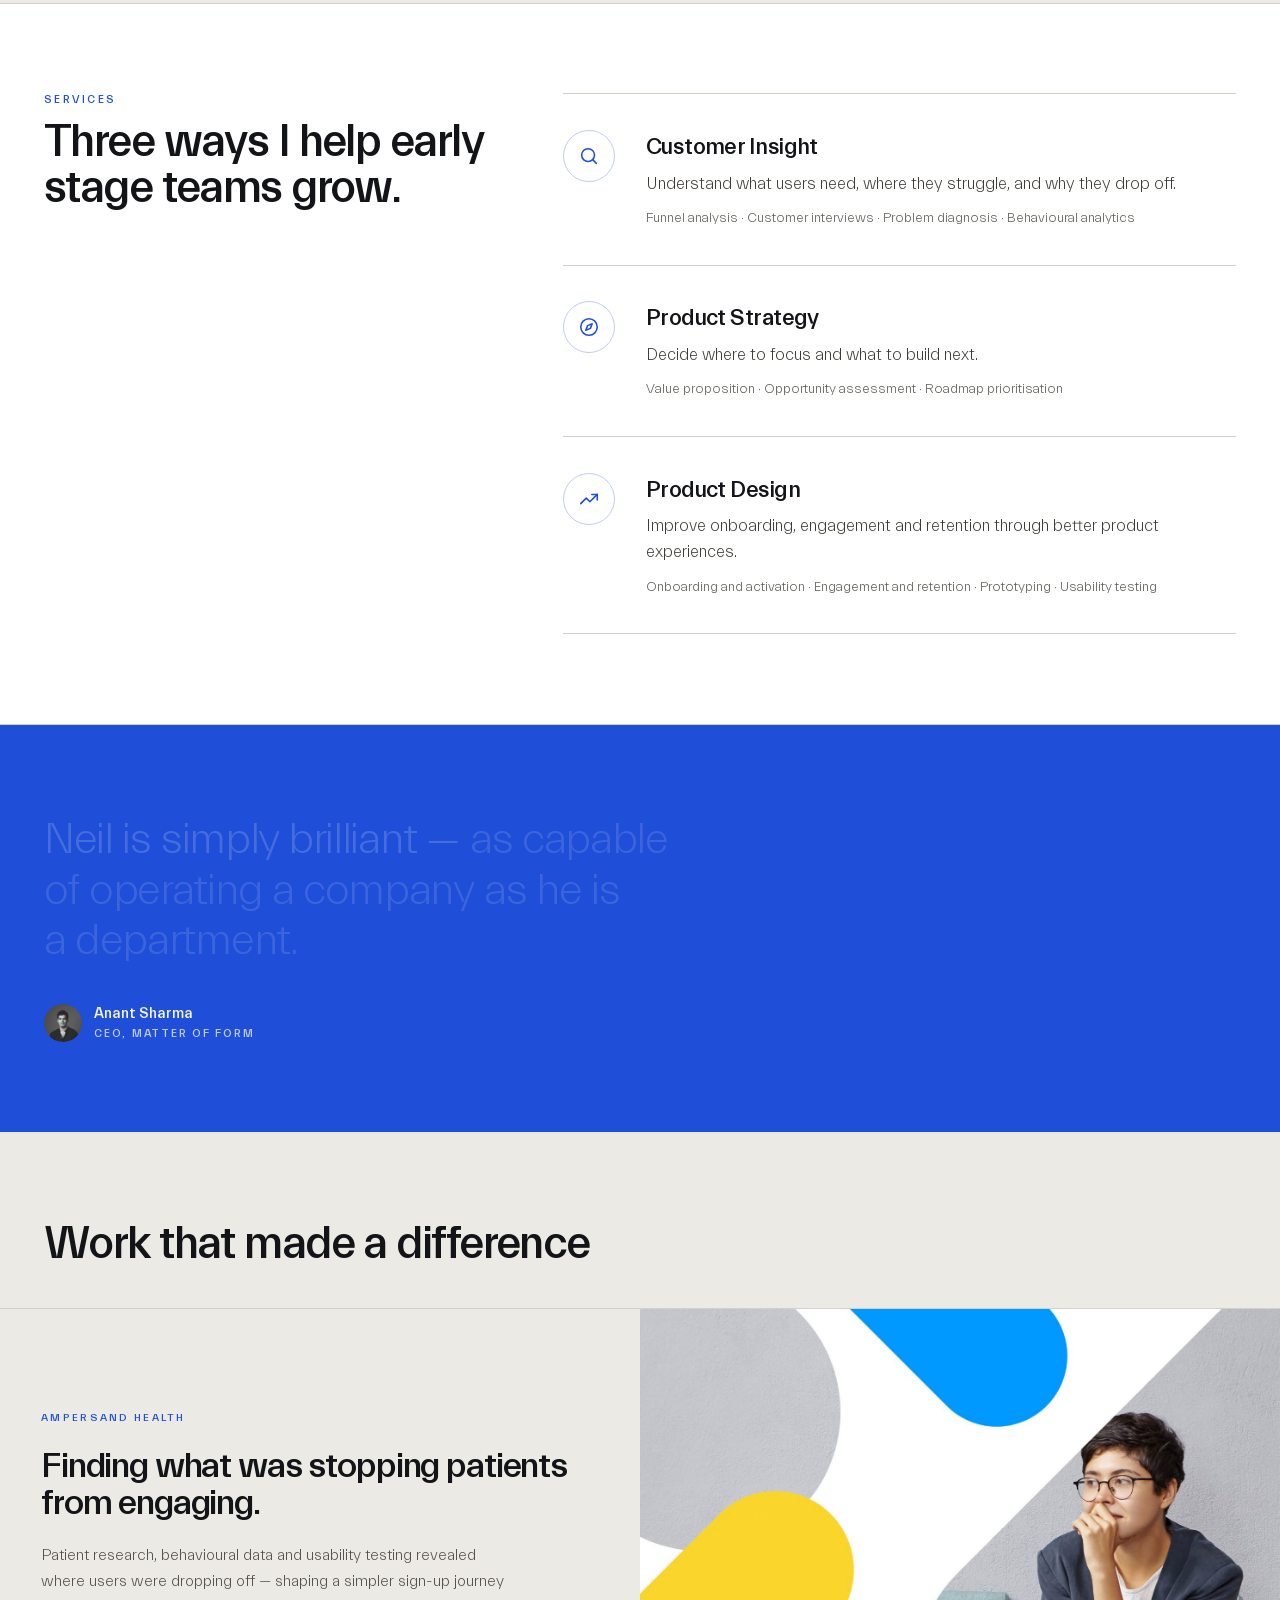
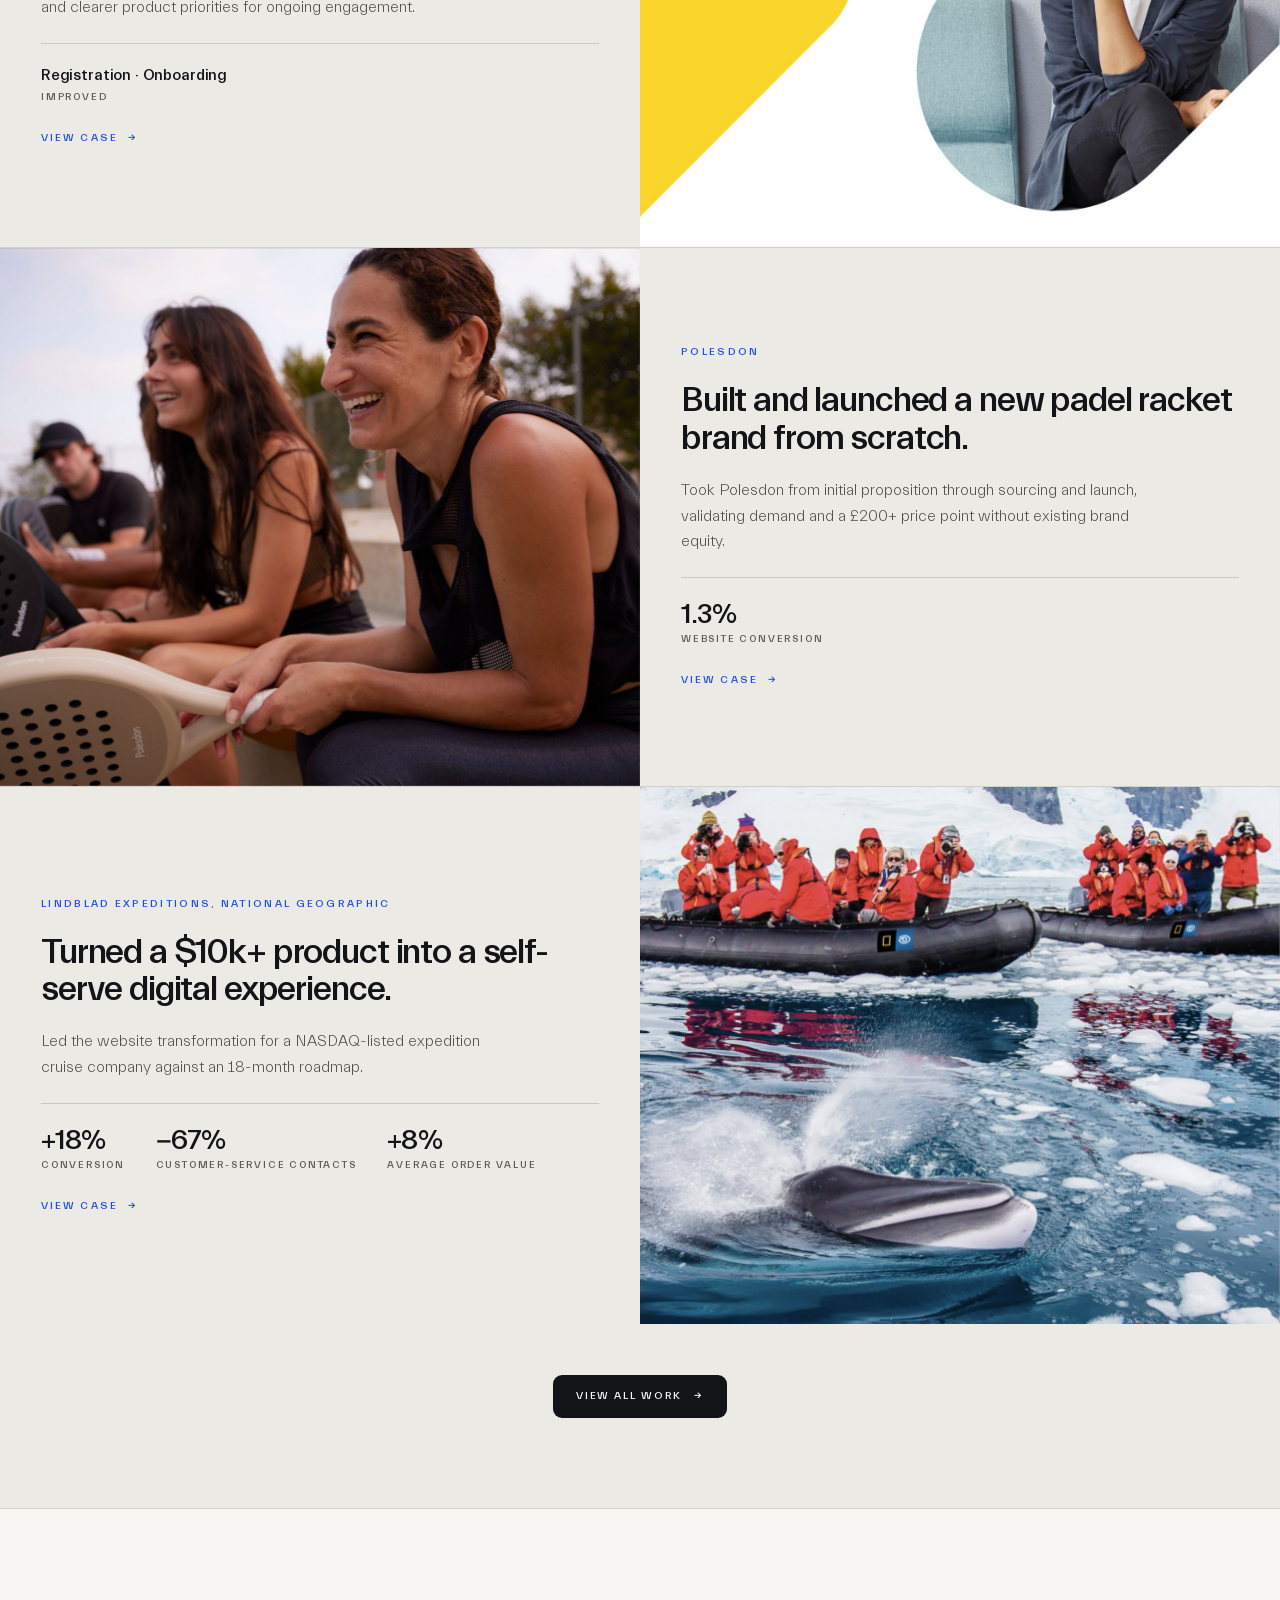
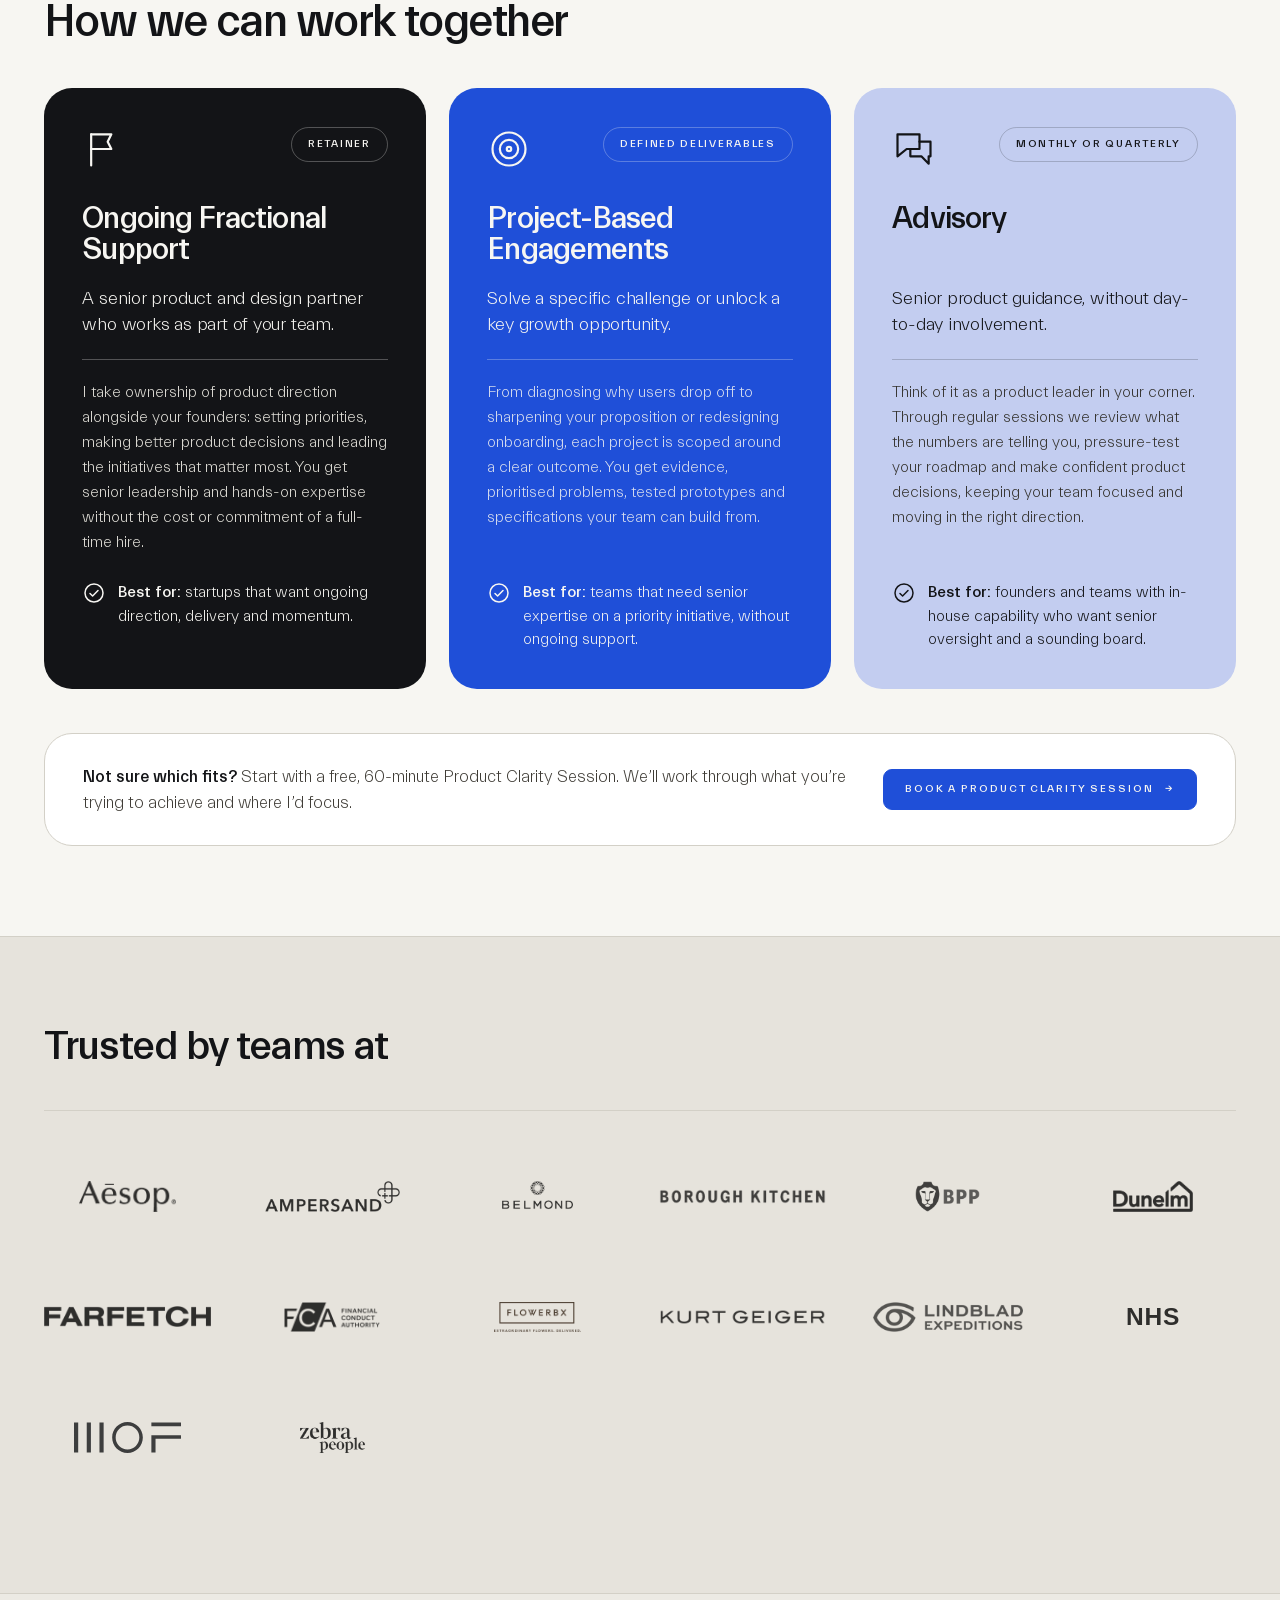
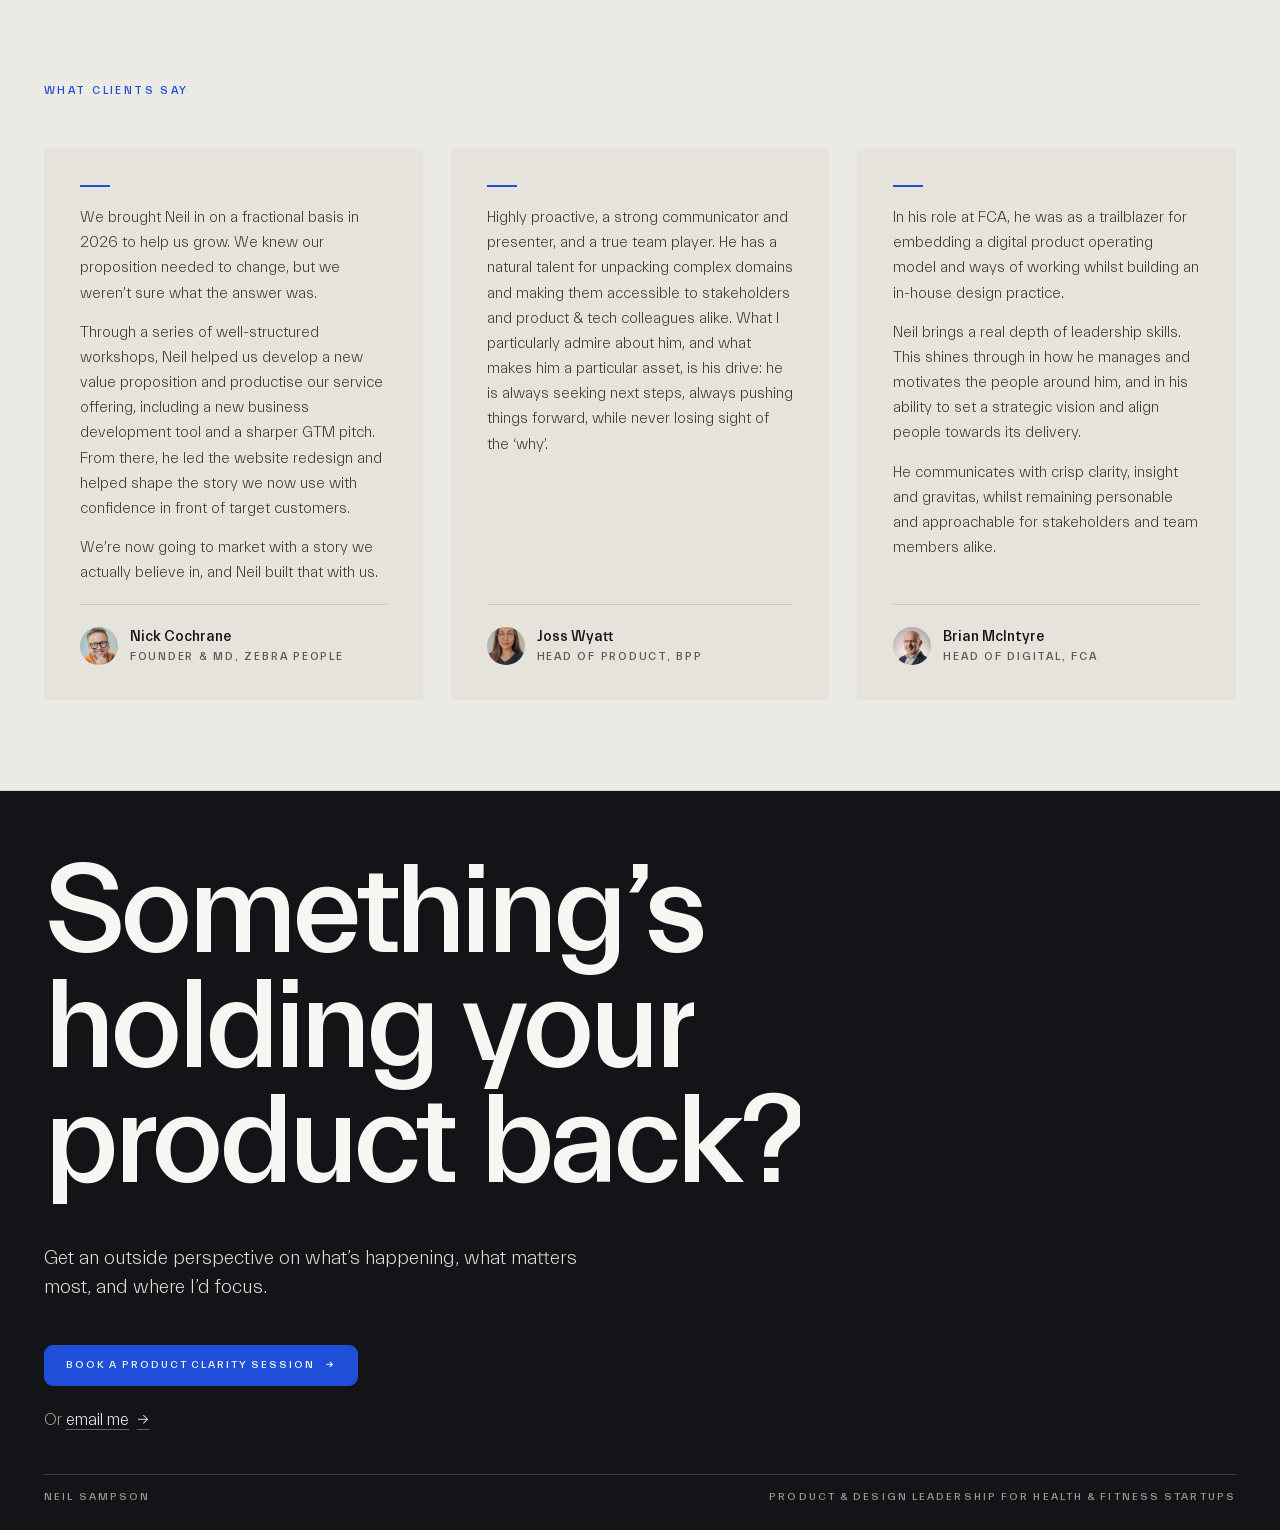
==== commit ec94396b: "Give the starting-point cards an editorial layout A large light numeral with its theme beside it, th" ====
--- a/index.html
+++ b/index.html
@@ -114,18 +114,22 @@
       </figure>
 
       <div class="panels">
-        <div data-reveal="up" class="panel">
-          <span class="rule"></span>
-          <span class="eyebrow">01 &middot; Value proposition &amp; activation</span>
+        <div data-reveal="up" class="panel panel--outcome">
+          <div class="outcome__head">
+            <span class="outcome__num">01</span>
+            <span class="eyebrow">Value proposition &amp; activation</span>
+          </div>
           <p class="panel__statement">Turn more prospects into engaged users.</p>
           <div class="panel__body">
             <p class="body">Clarify your product&#8217;s value, communicate why it matters to customers, and improve the journey from first interaction through onboarding.</p>
           </div>
         </div>
 
-        <div data-reveal="up" data-delay="100" class="panel">
-          <span class="rule"></span>
-          <span class="eyebrow">02 &middot; Conversion &amp; retention</span>
+        <div data-reveal="up" data-delay="100" class="panel panel--outcome">
+          <div class="outcome__head">
+            <span class="outcome__num">02</span>
+            <span class="eyebrow">Conversion &amp; retention</span>
+          </div>
           <p class="panel__statement">Convert more trial users into retained paying subscribers.</p>
           <div class="panel__body">
             <p class="body">Identify what&#8217;s preventing users from experiencing value, and improve the product experience to increase conversion and retention.</p>
--- a/css/site.css
+++ b/css/site.css
@@ -1987,7 +1987,43 @@
   object-position: 50% 12%;
 }
 
-.problems__body .panel__body { margin-top: auto; }
+/* Each card reads top to bottom: a large light numeral with its theme, the
+   outcome as a headline, then how, set at the foot under a hairline. */
+.panel--outcome { gap: clamp(22px, 2.4vw, 34px); }
+
+.outcome__head {
+  display: flex;
+  align-items: flex-start;
+  justify-content: space-between;
+  gap: 16px;
+}
+
+.outcome__num {
+  font-size: clamp(52px, 5.4vw, 84px);
+  font-weight: 300;
+  line-height: .82;
+  letter-spacing: -.045em;
+  color: var(--blue);
+}
+
+.outcome__head .eyebrow {
+  max-width: 26ch;
+  padding-top: 4px;
+  text-align: right;
+  line-height: 1.6;
+}
+
+.panel--outcome .panel__statement {
+  max-width: 17ch;
+  font-size: clamp(22px, 2.3vw, 34px);
+  line-height: 1.1;
+}
+
+.panel--outcome .panel__body {
+  margin-top: auto;
+  padding-top: 18px;
+  border-top: 1px solid var(--hairline-soft);
+}
 
 @media (max-width: 999px) {
   .problems__body { grid-template-columns: repeat(2, minmax(0, 1fr)); }
@@ -2037,10 +2073,7 @@
 @media (max-width: 760px) { .hero__br { display: inline; } }
 @media (max-width: 760px) { .hero__br--wide { display: none; } }
 
-.hero--masthead .hero__title em {
-  font-style: normal;
-  color: var(--blue-pale);
-}
+.hero--masthead .hero__title em { font-style: normal; }
 
 /* A single supporting line follows the headline closely. */
 .hero--masthead .hero__subtitle {
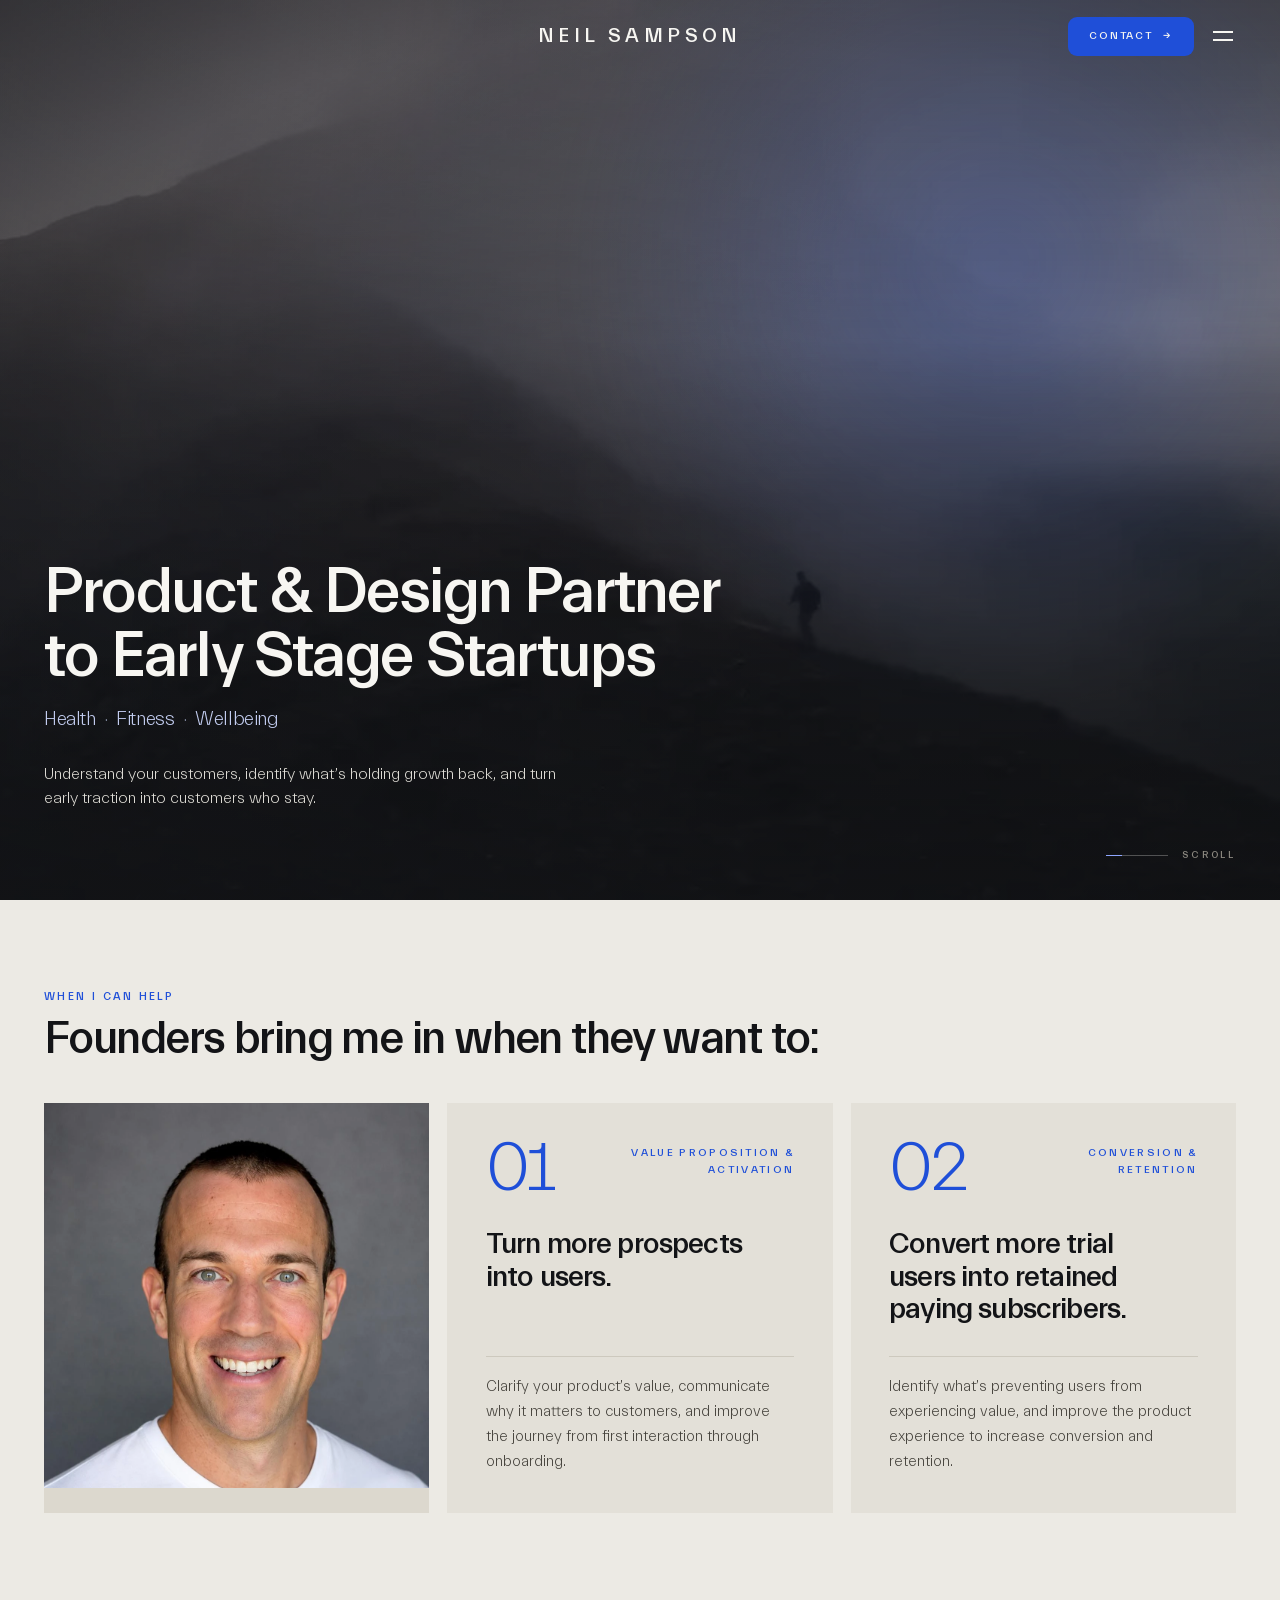
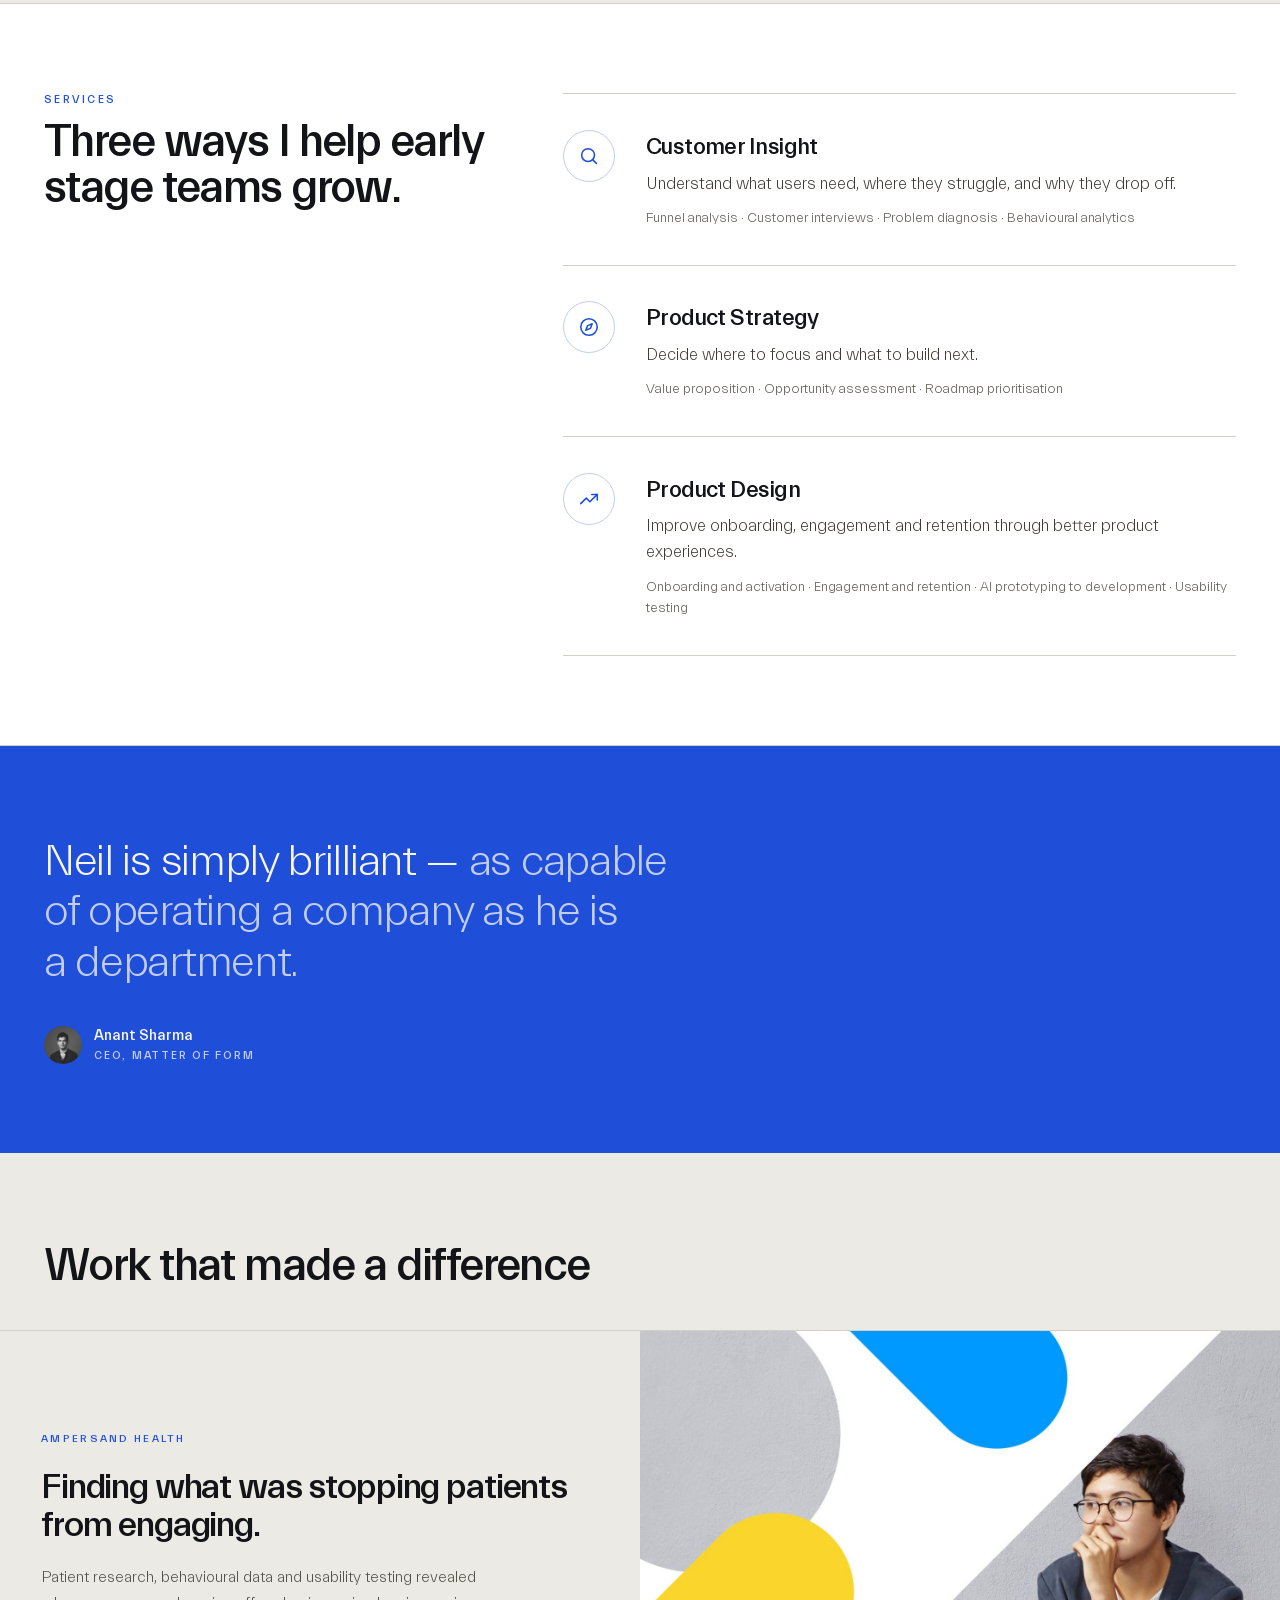
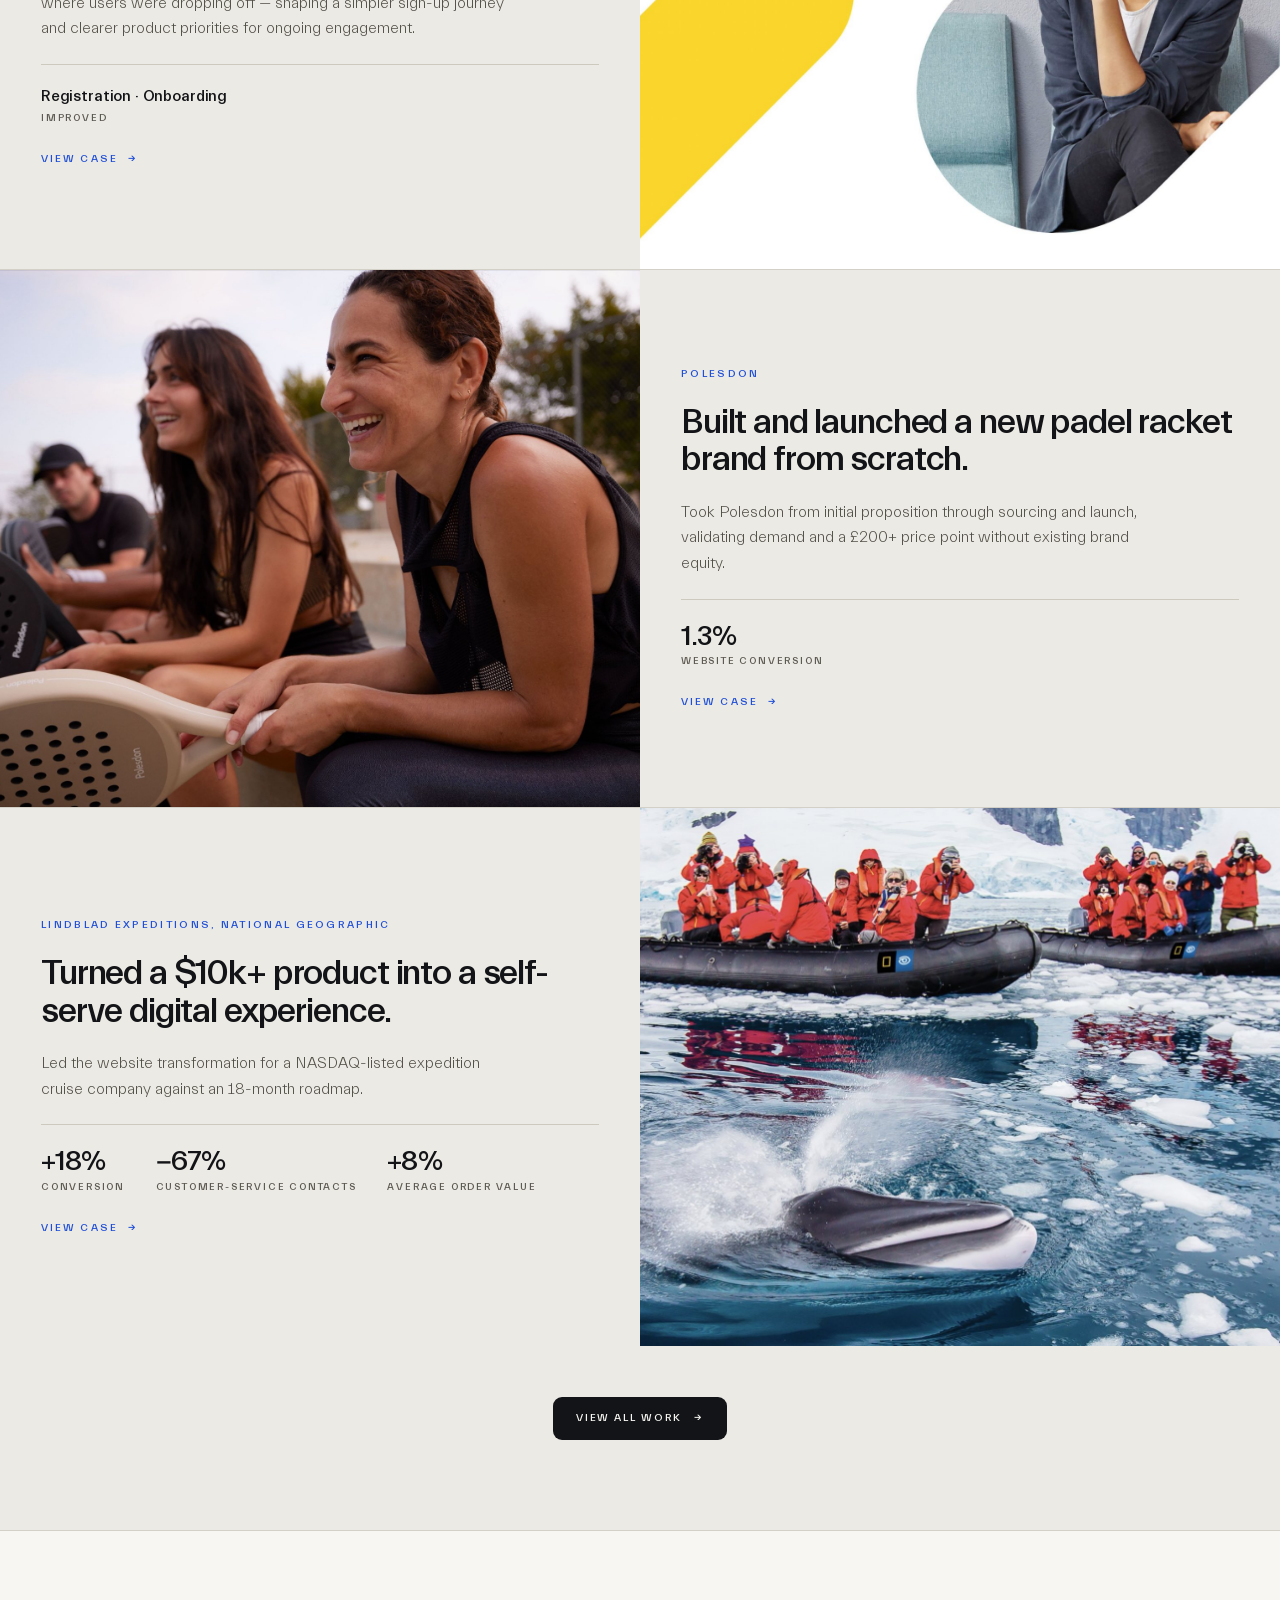
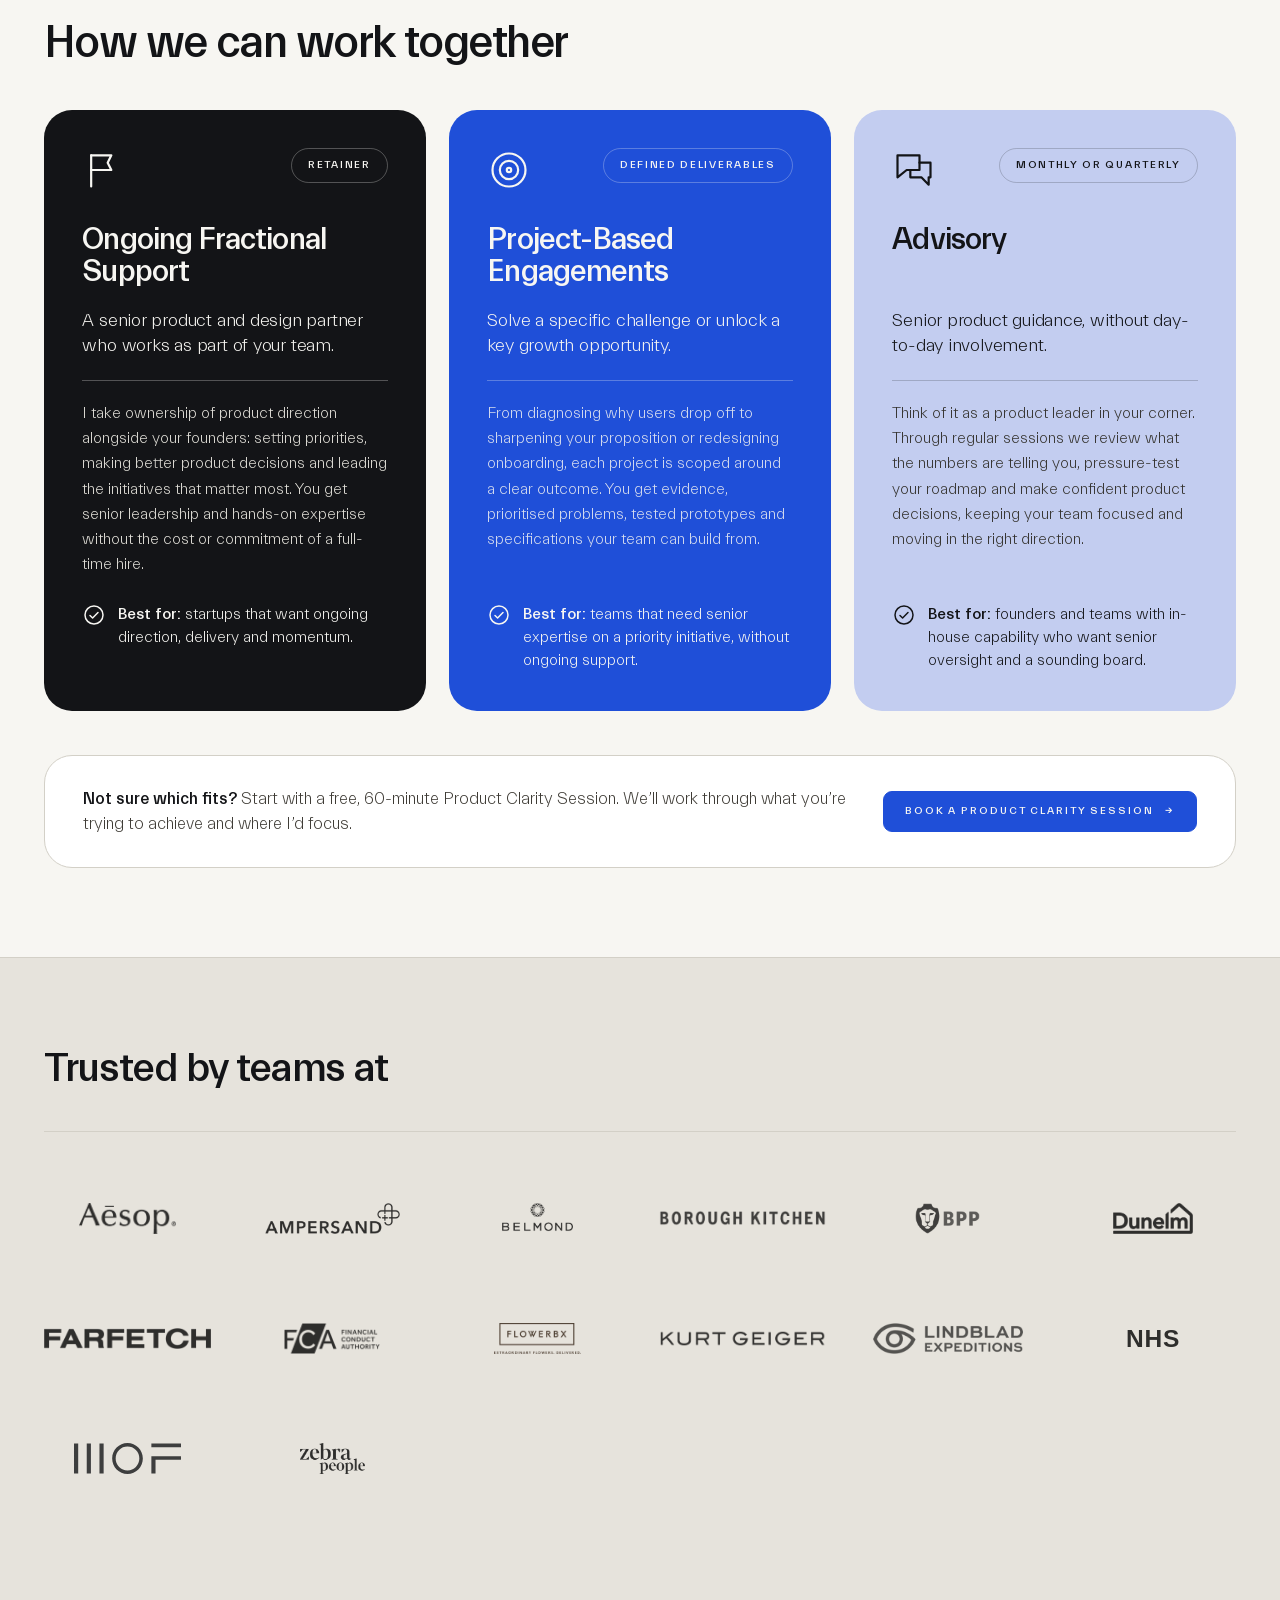
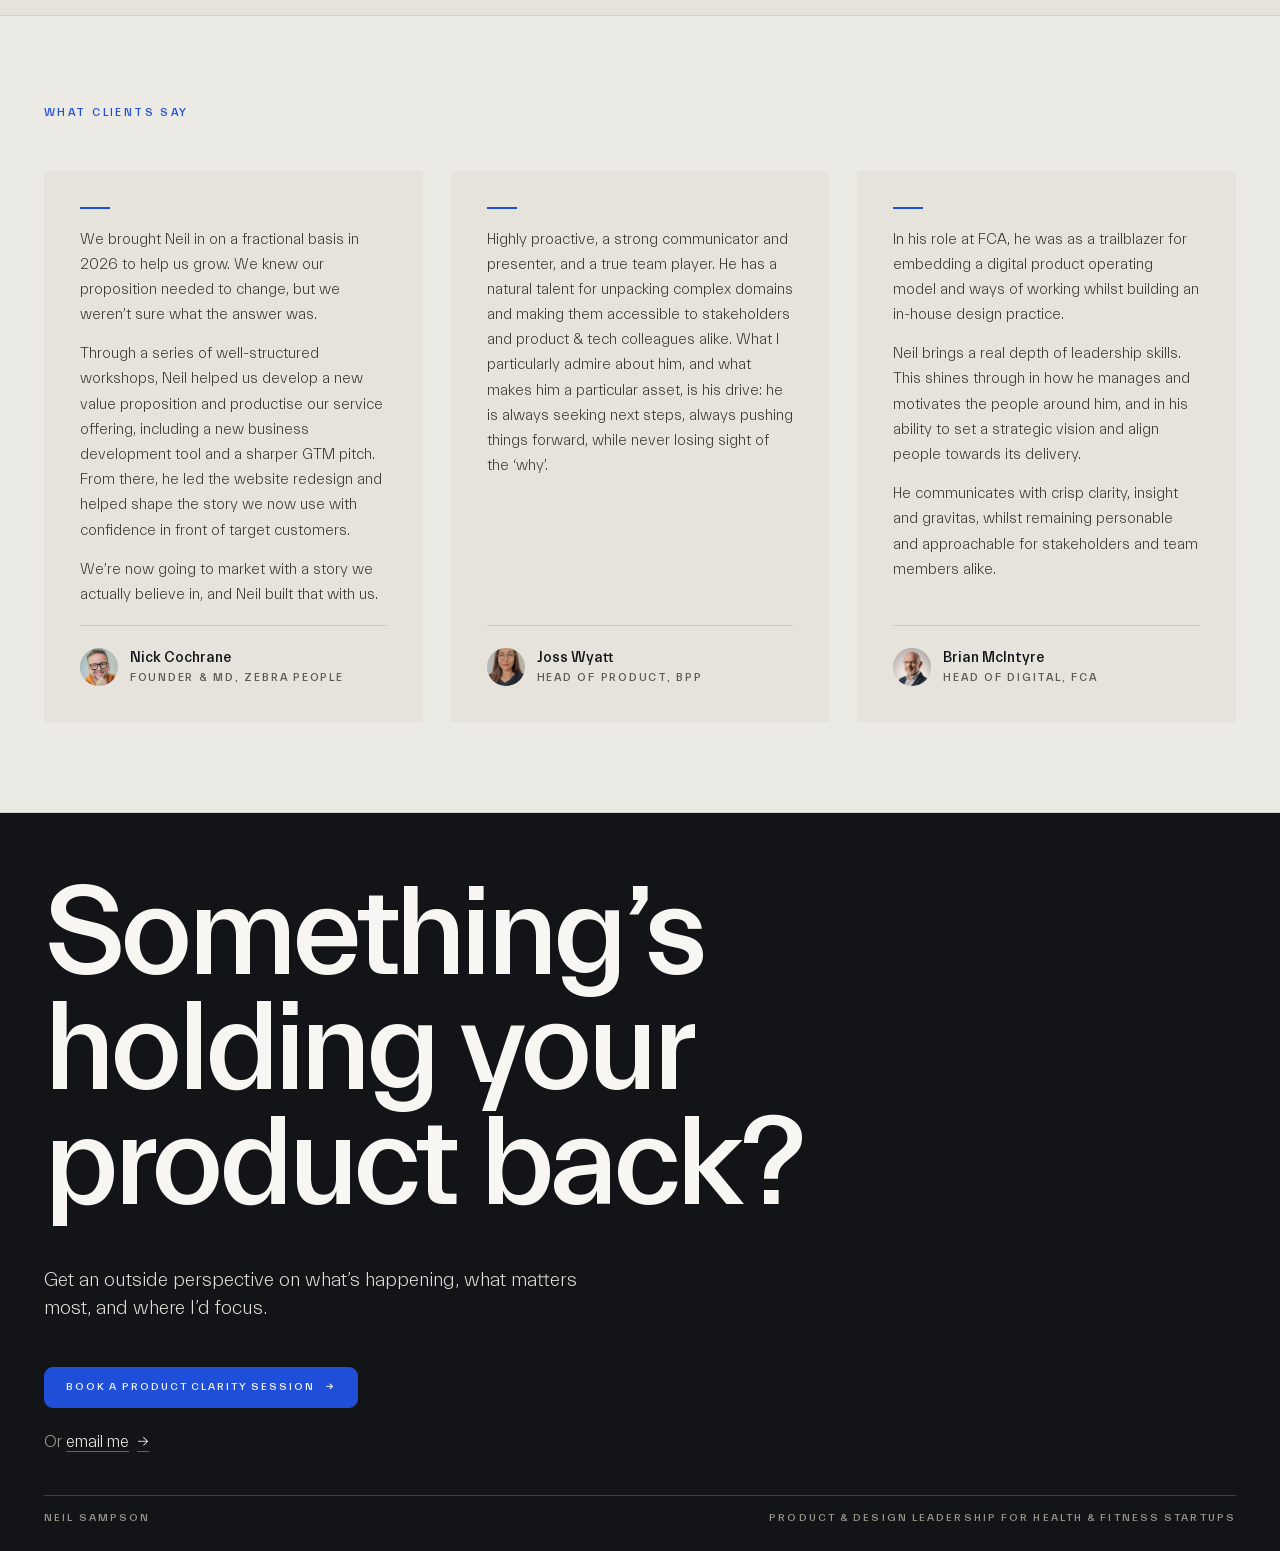
==== commit 0fd26e3e: "Tighten card 01 and add AI prototyping to Product Design Co-Authored-By: Claude Opus 5.5 <noreply@an" ====
--- a/index.html
+++ b/index.html
@@ -68,8 +68,15 @@
 
 <nav data-nav class="nav">
   <div class="nav__links" id="nav-menu">
-    <a class="nav__link" href="work.html">Work</a>
-    <a class="nav__link" href="why-neil.html">Why Neil?</a>
+    <div class="menu__list">
+      <a class="nav__link" href="work.html">Work</a>
+      <a class="nav__link" href="why-neil.html">Why Neil?</a>
+      <a class="nav__link" href="#contact">Contact</a>
+    </div>
+    <div class="menu__foot">
+      <p>Product &amp; design partner to early stage startups<br>Health &#183; Fitness &#183; Wellbeing</p>
+      <p class="menu__contact"><a href="mailto:hello@neil-sampson.com">hello@neil-sampson.com</a><br><a href="https://calendly.com/hello-neilsampson" target="_blank" rel="noopener">Book a Product Clarity Session&#8599;</a></p>
+    </div>
   </div>
   <a class="nav__brand" href="#top">Neil Sampson</a>
   <div class="nav__end">
@@ -119,7 +126,7 @@
             <span class="outcome__num">01</span>
             <span class="eyebrow">Value proposition &amp; activation</span>
           </div>
-          <p class="panel__statement">Turn more prospects into engaged users.</p>
+          <p class="panel__statement">Turn more prospects into users.</p>
           <div class="panel__body">
             <p class="body">Clarify your product&#8217;s value, communicate why it matters to customers, and improve the journey from first interaction through onboarding.</p>
           </div>
@@ -177,7 +184,7 @@
           <div class="service__text">
             <h3 class="service__title">Product Design</h3>
             <p class="service__lead">Improve onboarding, engagement and retention through better product experiences.</p>
-            <p class="service__tags">Onboarding and activation &#183; Engagement and retention &#183; Prototyping &#183; Usability testing</p>
+            <p class="service__tags">Onboarding and activation &#183; Engagement and retention &#183; AI prototyping to development &#183; Usability testing</p>
           </div>
         </li>
       </ul>
--- a/css/site.css
+++ b/css/site.css
@@ -91,6 +91,7 @@
   --r-tile: 11px;
 
   --ease: cubic-bezier(.16, 1, .3, 1);
+  --wipe: cubic-bezier(.76, 0, .24, 1);
 }
 
 /* ==========================================================================
@@ -319,37 +320,83 @@
   --brand-size: 15px;
 }
 
-/* The links fold into a panel behind a menu button at every width. It drops
-   from the nav's lower edge: a card under the button on wider screens, the
-   full width on a phone. */
+/* The menu is a full-bleed takeover. The panel wipes down from the top of
+   the screen behind the nav bar, which stays on top with the wordmark, the
+   CTA and the close button; the links then rise in one after another. Shut,
+   it is clipped away and hidden, so nothing in it can take focus. */
 .nav__links {
-  position: absolute;
-  top: 100%;
-  right: var(--pad-x);
-  display: none;
+  position: fixed;
+  inset: 0;
+  z-index: -1;
+  display: flex;
   flex-direction: column;
-  align-items: stretch;
-  width: min(320px, calc(100vw - 2 * var(--pad-x)));
-  padding: 6px 24px 14px;
-  background: rgba(236, 234, 228, .98);
-  border: 1px solid var(--hairline);
-  border-top: 0;
-  box-shadow: 0 18px 30px -24px rgba(19, 20, 23, .45);
-}
-.nav.is-open .nav__links { display: flex; }
+  justify-content: space-between;
+  gap: 40px;
+  padding: calc(var(--nav-h, 62px) + clamp(32px, 9vh, 120px)) var(--pad-x) clamp(24px, 4vh, 40px);
+  background: var(--chalk);
+  color: var(--ink);
+  overflow-y: auto;
+  visibility: hidden;
+  clip-path: inset(0 0 100% 0);
+  transition: clip-path .75s var(--wipe), visibility 0s .75s;
+}
+.nav.is-open .nav__links {
+  visibility: visible;
+  clip-path: inset(0);
+  transition: clip-path .75s var(--wipe), visibility 0s 0s;
+}
+
+.menu__list { display: flex; flex-direction: column; align-items: flex-start; }
 
 .nav__link {
-  padding: 16px 0;
-  border-bottom: 1px solid var(--hairline);
-  font-size: 12px;
-  font-weight: 600;
-  letter-spacing: .18em;
-  text-transform: uppercase;
+  font-size: clamp(44px, 7.4vw, 112px);
+  font-weight: 500;
+  line-height: 1.04;
+  letter-spacing: -.035em;
   color: var(--ink);
-  transition: color .45s ease;
-}
-.nav__link:last-child { border-bottom: 0; }
+  opacity: 0;
+  transform: translateY(.4em);
+  transition: color .3s ease, opacity .3s ease, transform .3s ease;
+}
 .nav__link:hover { color: var(--blue); }
+.nav.is-open .nav__link {
+  opacity: 1;
+  transform: none;
+  transition: color .3s ease, opacity .6s ease .32s, transform .8s var(--ease) .32s;
+}
+.nav.is-open .nav__link:nth-child(2) { transition-delay: 0s, .4s, .4s; }
+.nav.is-open .nav__link:nth-child(3) { transition-delay: 0s, .48s, .48s; }
+
+.menu__foot {
+  display: flex;
+  justify-content: space-between;
+  align-items: flex-end;
+  gap: 24px;
+  padding-top: 18px;
+  border-top: 1px solid var(--hairline);
+  font-size: 13px;
+  line-height: 1.6;
+  color: var(--body-muted);
+  opacity: 0;
+  transition: opacity .3s ease;
+}
+.nav.is-open .menu__foot { opacity: 1; transition: opacity .6s ease .6s; }
+.menu__contact { text-align: right; }
+.menu__contact a { color: var(--ink); }
+.menu__contact a:hover { color: var(--blue); }
+
+/* With the page behind the menu locked, nothing scrolls under it. */
+html.menu-open { overflow: hidden; }
+
+@media (prefers-reduced-motion: reduce) {
+  .nav__links,
+  .nav.is-open .nav__links { clip-path: none; transition: opacity .2s ease, visibility 0s .2s; opacity: 0; }
+  .nav.is-open .nav__links { opacity: 1; transition: opacity .2s ease, visibility 0s 0s; }
+  .nav__link,
+  .nav.is-open .nav__link { transform: none; transition: none; opacity: 1; }
+  .menu__foot,
+  .nav.is-open .menu__foot { opacity: 1; transition: none; }
+}
 
 /* The wordmark sits in the middle column; the left column stays empty so it
    holds the centre while the CTA and menu button share the right. */
@@ -368,10 +415,13 @@
 
 .nav__end { grid-column: 3; grid-row: 1; display: flex; align-items: center; justify-content: flex-end; gap: 8px; }
 
-/* Open, the nav takes its light scrolled look so it joins the panel. */
+/* Open, the bar turns clear over the panel, in ink. It drops its blur too:
+   a backdrop-filter would make the bar the containing block of the fixed
+   panel and shrink it to the bar's height. */
 .nav.is-open {
-  --nav-bg: rgba(236, 234, 228, .98);
-  --nav-line: var(--hairline);
+  --nav-bg: transparent;
+  --nav-line: transparent;
+  --nav-blur: none;
   --nav-ink: var(--ink);
 }
 
@@ -429,14 +479,8 @@
   .nav__end { grid-column: 2; }
   .nav.is-open { --brand-size: 15px; }
 
-  .nav__links {
-    left: 0;
-    right: 0;
-    width: auto;
-    padding: 6px var(--pad-x) 18px;
-    border-inline: 0;
-  }
-  .nav__link { font-size: 13px; }
+  .menu__foot { flex-direction: column; align-items: flex-start; }
+  .menu__contact { text-align: left; }
 
   /* 14px block padding keeps the tap target near 40px tall; at 11px it was 34. */
   .nav__cta { gap: 8px; padding: 14px 14px; font-size: 10px; letter-spacing: .1em; }
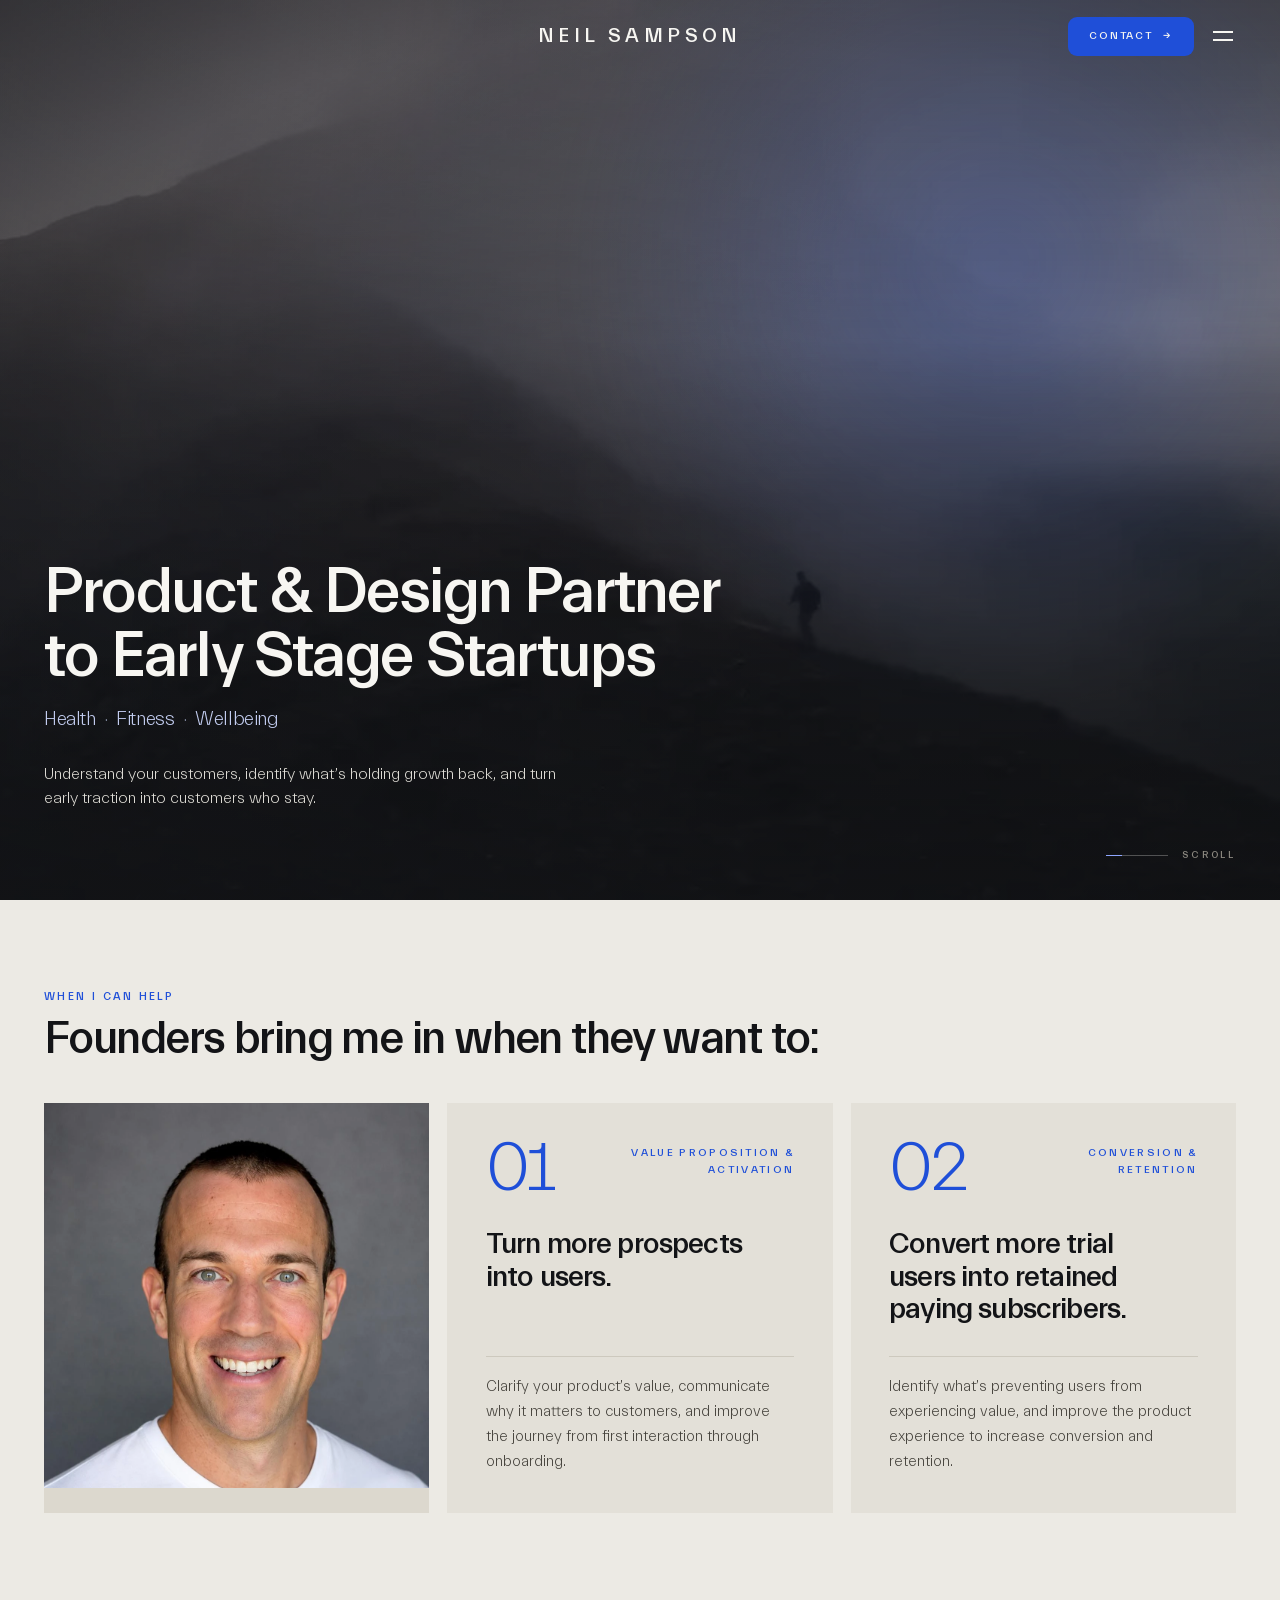
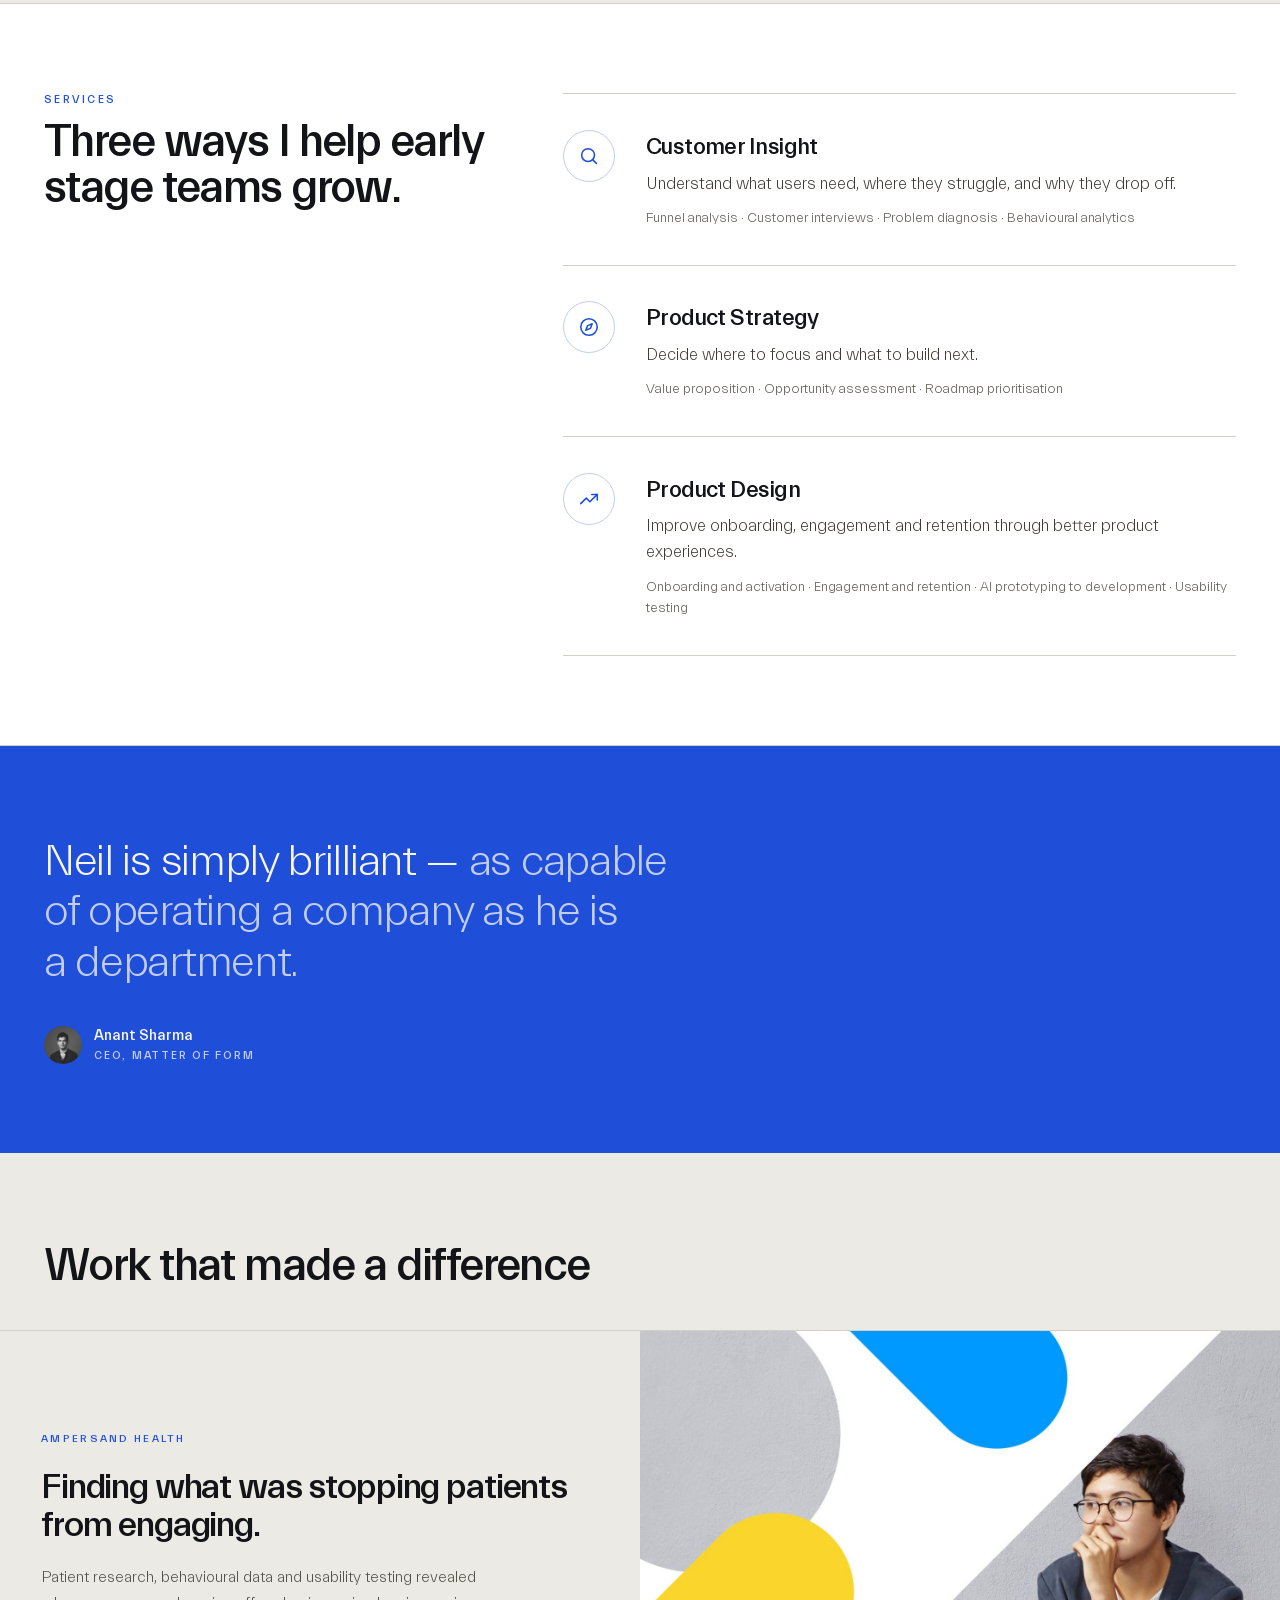
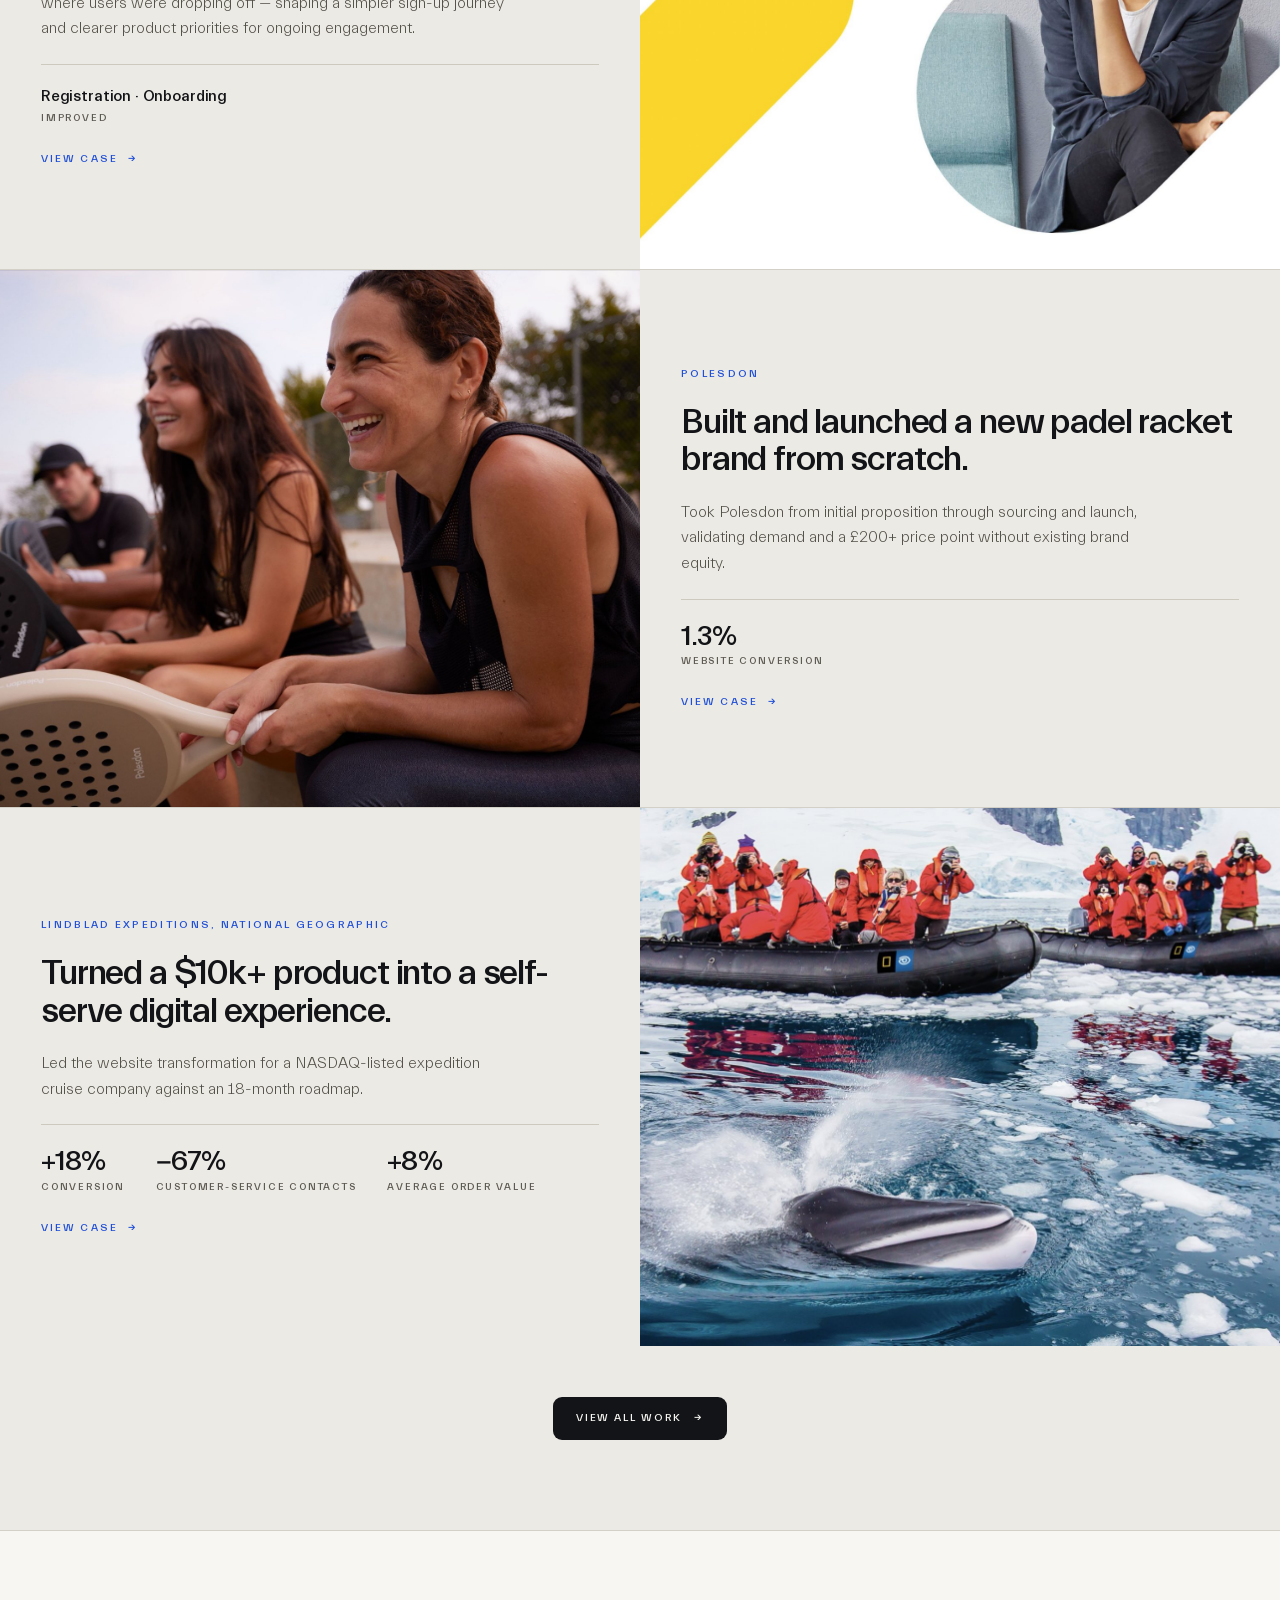
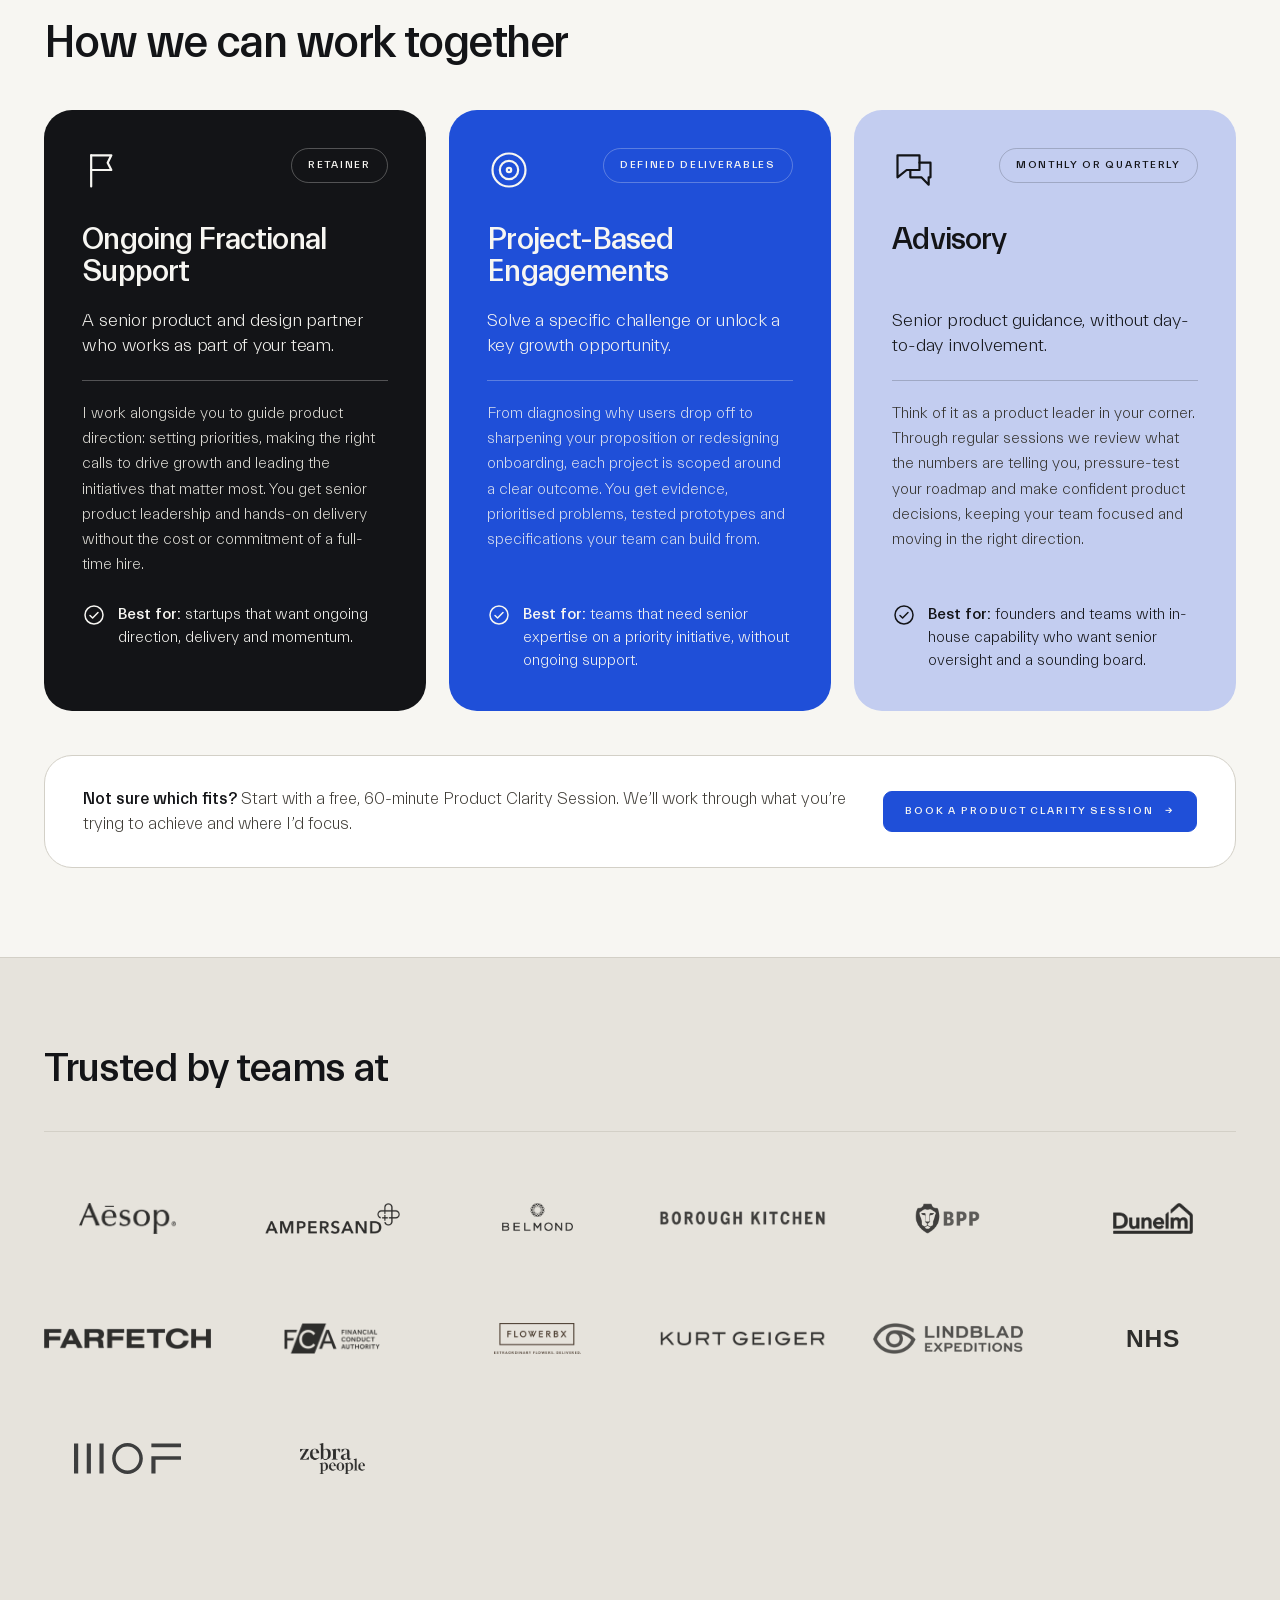
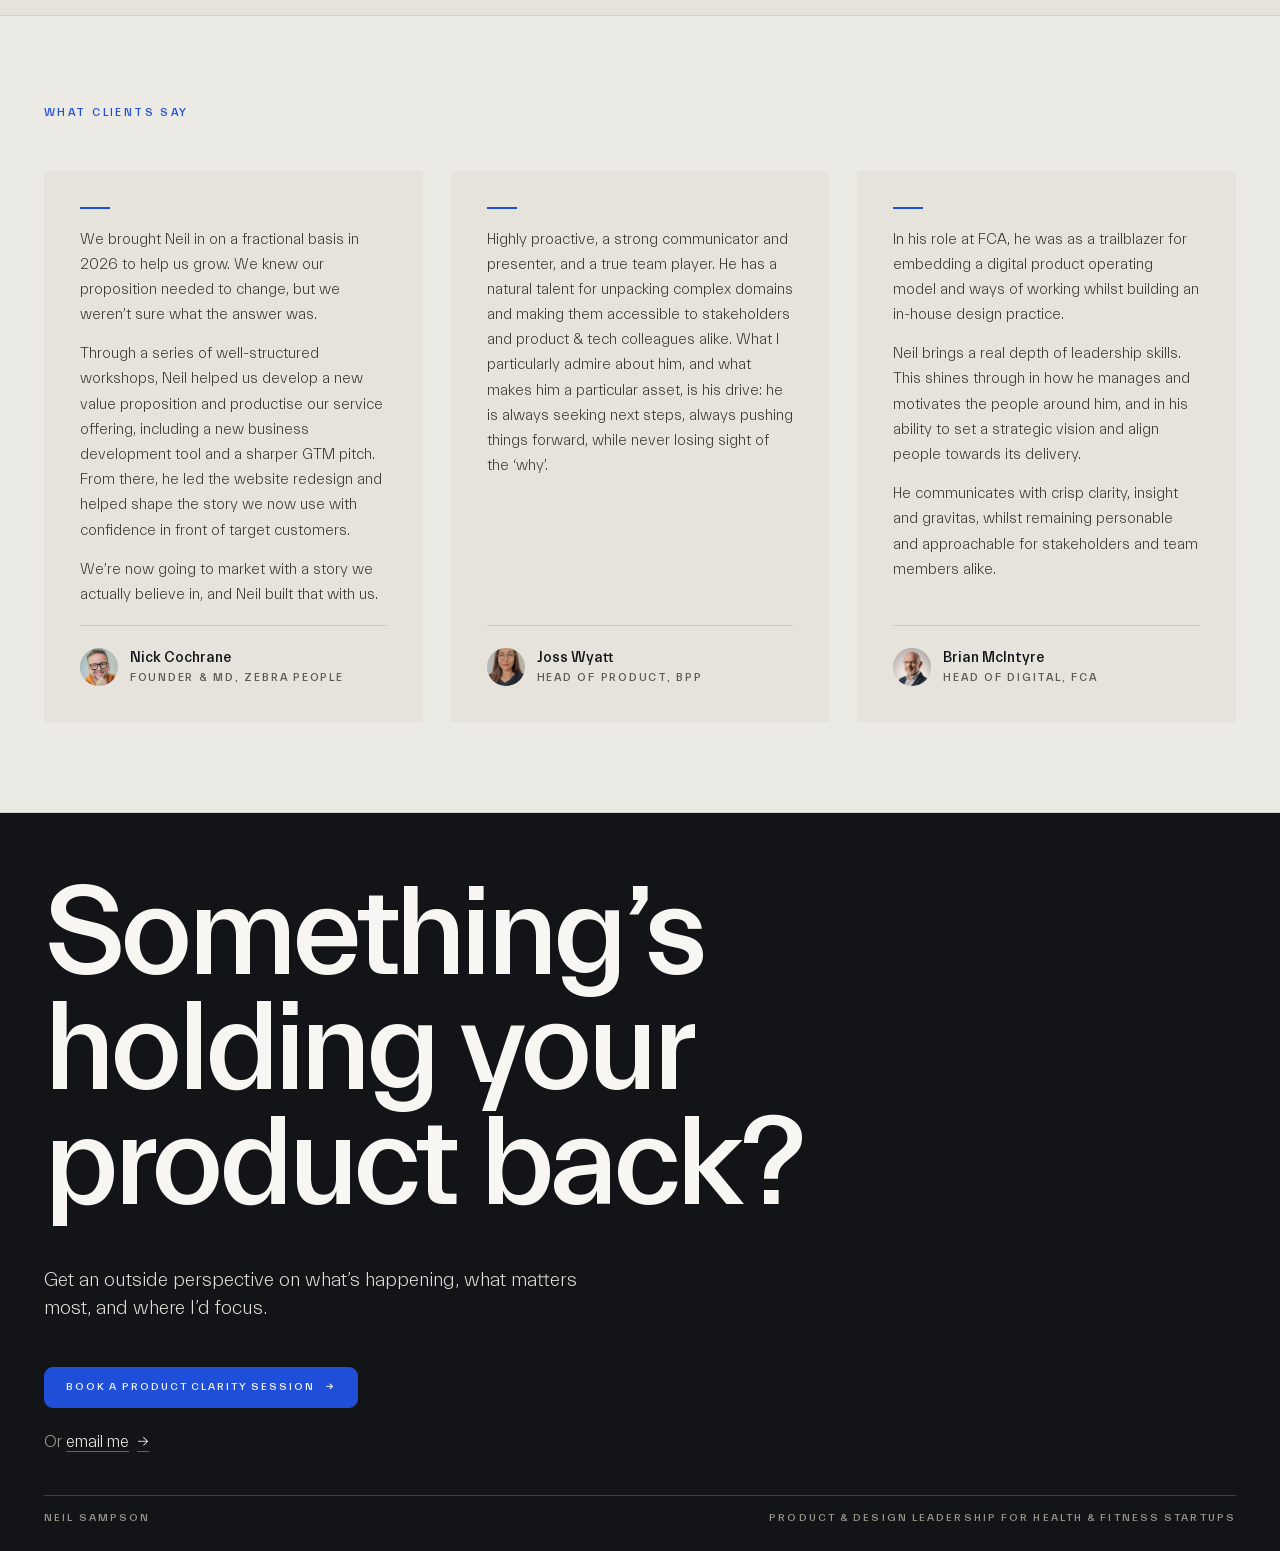
==== commit 30393033: "Rewrite Ongoing Fractional Support body copy Co-Authored-By: Claude Opus 5.5 <noreply@anthropic.com>" ====
--- a/index.html
+++ b/index.html
@@ -284,7 +284,7 @@
           </div>
           <h3 class="way__name">Ongoing Fractional Support</h3>
           <p class="way__promise">A senior product and design partner who works as part of your team.</p>
-          <p class="way__body">I take ownership of product direction alongside your founders: setting priorities, making better product decisions and leading the initiatives that matter most. You get senior leadership and hands-on expertise without the cost or commitment of a full-time hire.</p>
+          <p class="way__body">I work alongside you to guide product direction: setting priorities, making the right calls to drive growth and leading the initiatives that matter most. You get senior product leadership and hands-on delivery without the cost or commitment of a full-time hire.</p>
           <p class="way__fit"><span class="way__check" aria-hidden="true"><svg viewBox="0 0 24 24"><circle cx="12" cy="12" r="9"/><path d="m8 12.5 2.6 2.5L16 9.5"/></svg></span><span><strong>Best for:</strong> startups that want ongoing direction, delivery and momentum.</span></p>
         </article>
 
--- a/css/site.css
+++ b/css/site.css
@@ -2135,12 +2135,12 @@
      side keeps the separation legible without the page running so long. */
   .section { padding-block: 40px; }
 
-  /* Pinned to the bottom, the hero left a large empty band above the headline
-     on a phone. Centred, the block sits in the middle of the screen; the hero
-     still grows past 100svh on short screens rather than running under the nav. */
+  /* With the film filling the screen, the block sits at the bottom left as on
+     desktop, clear of the scroll cue; the hero still grows past 100svh on
+     short screens rather than running under the nav. */
   .hero--masthead {
-    align-items: center;
-    padding-bottom: clamp(56px, 8vh, 88px);
+    align-items: flex-end;
+    padding-bottom: clamp(64px, 9vh, 96px);
   }
 
   /* The sentence wraps freely across the phone's width. */
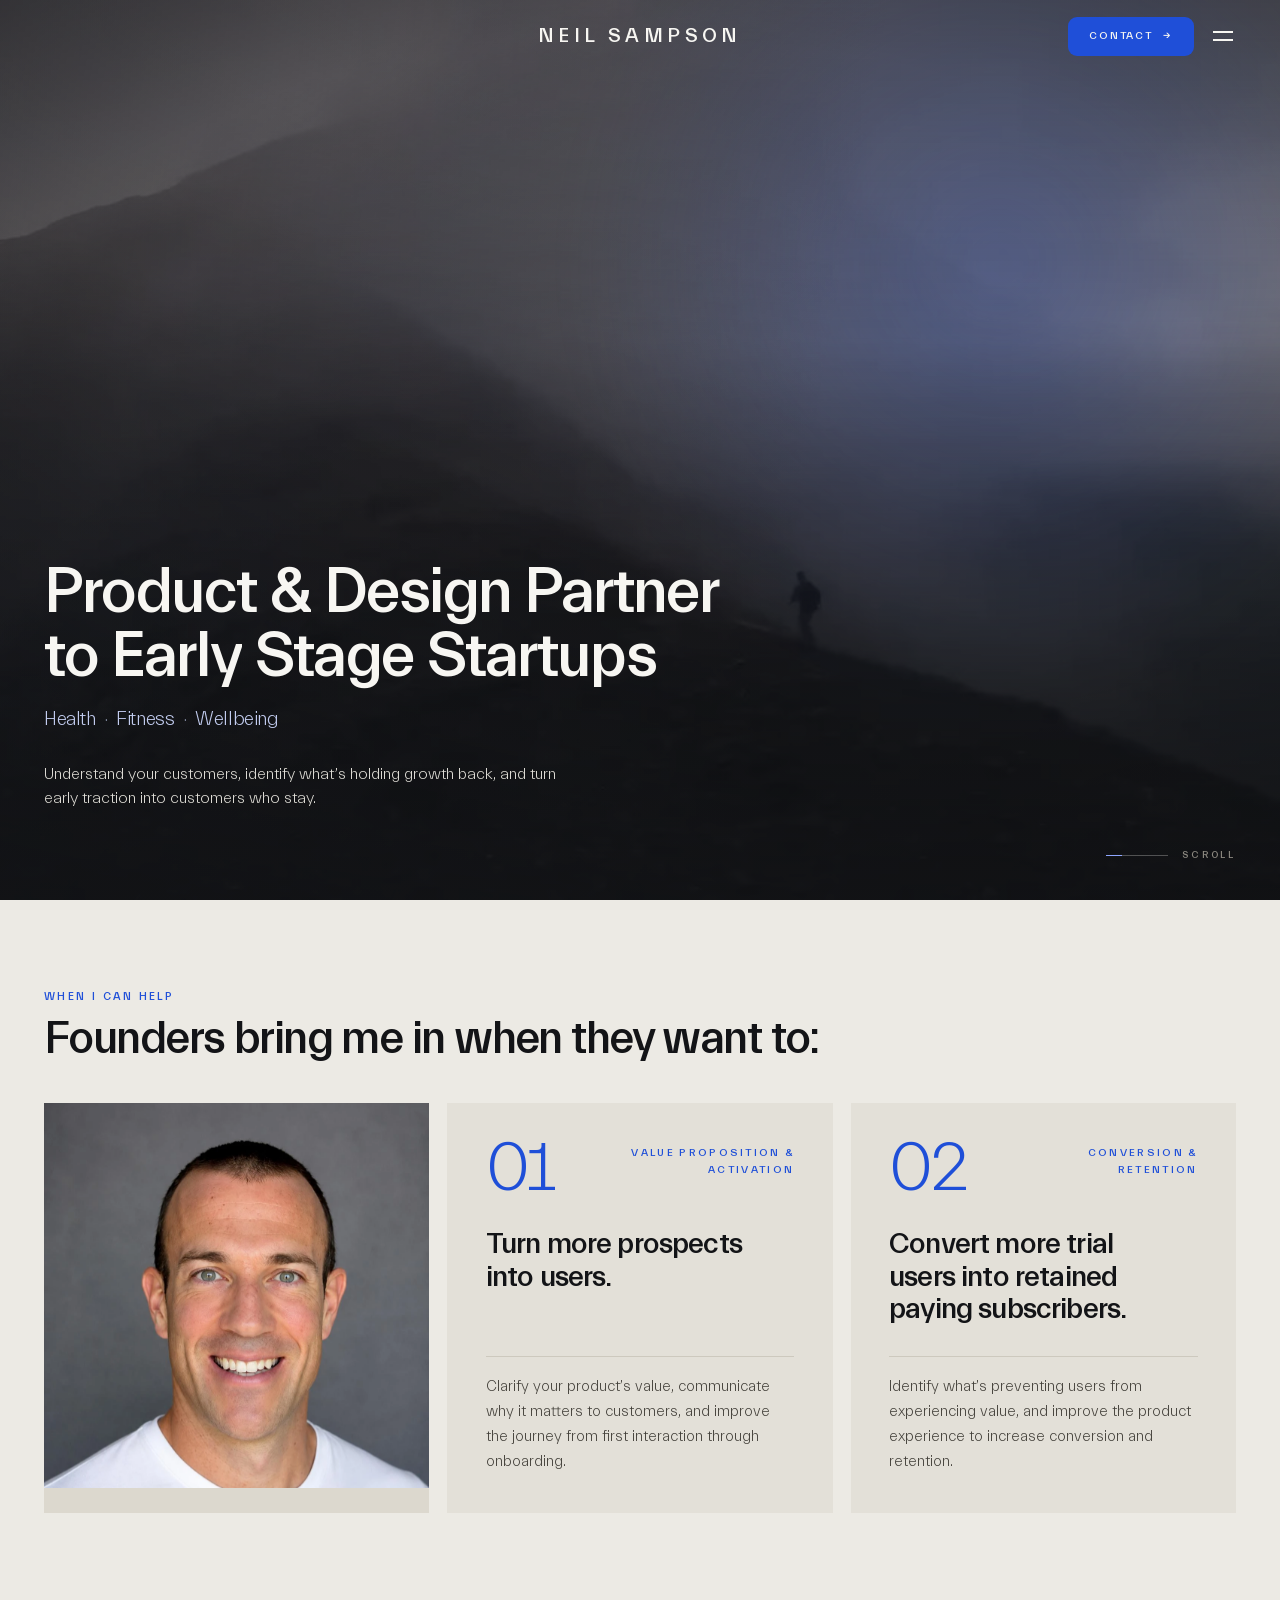
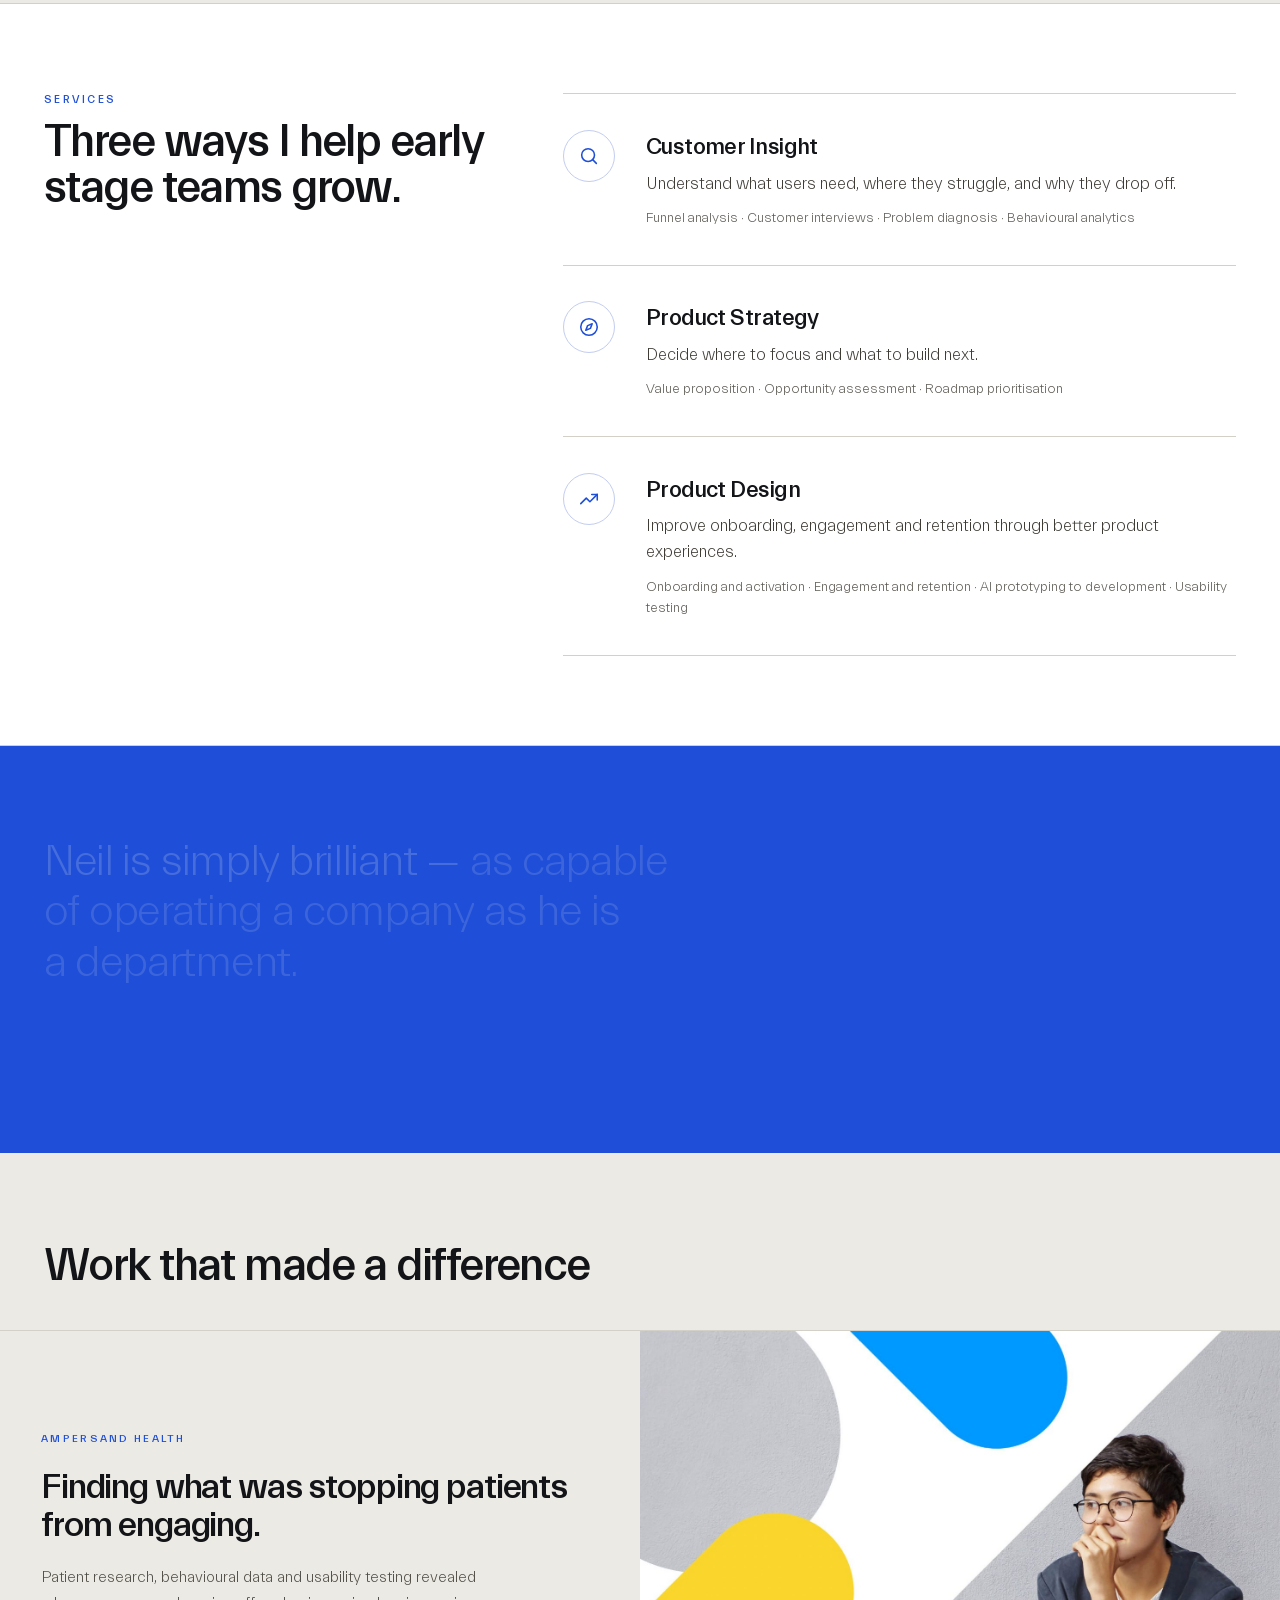
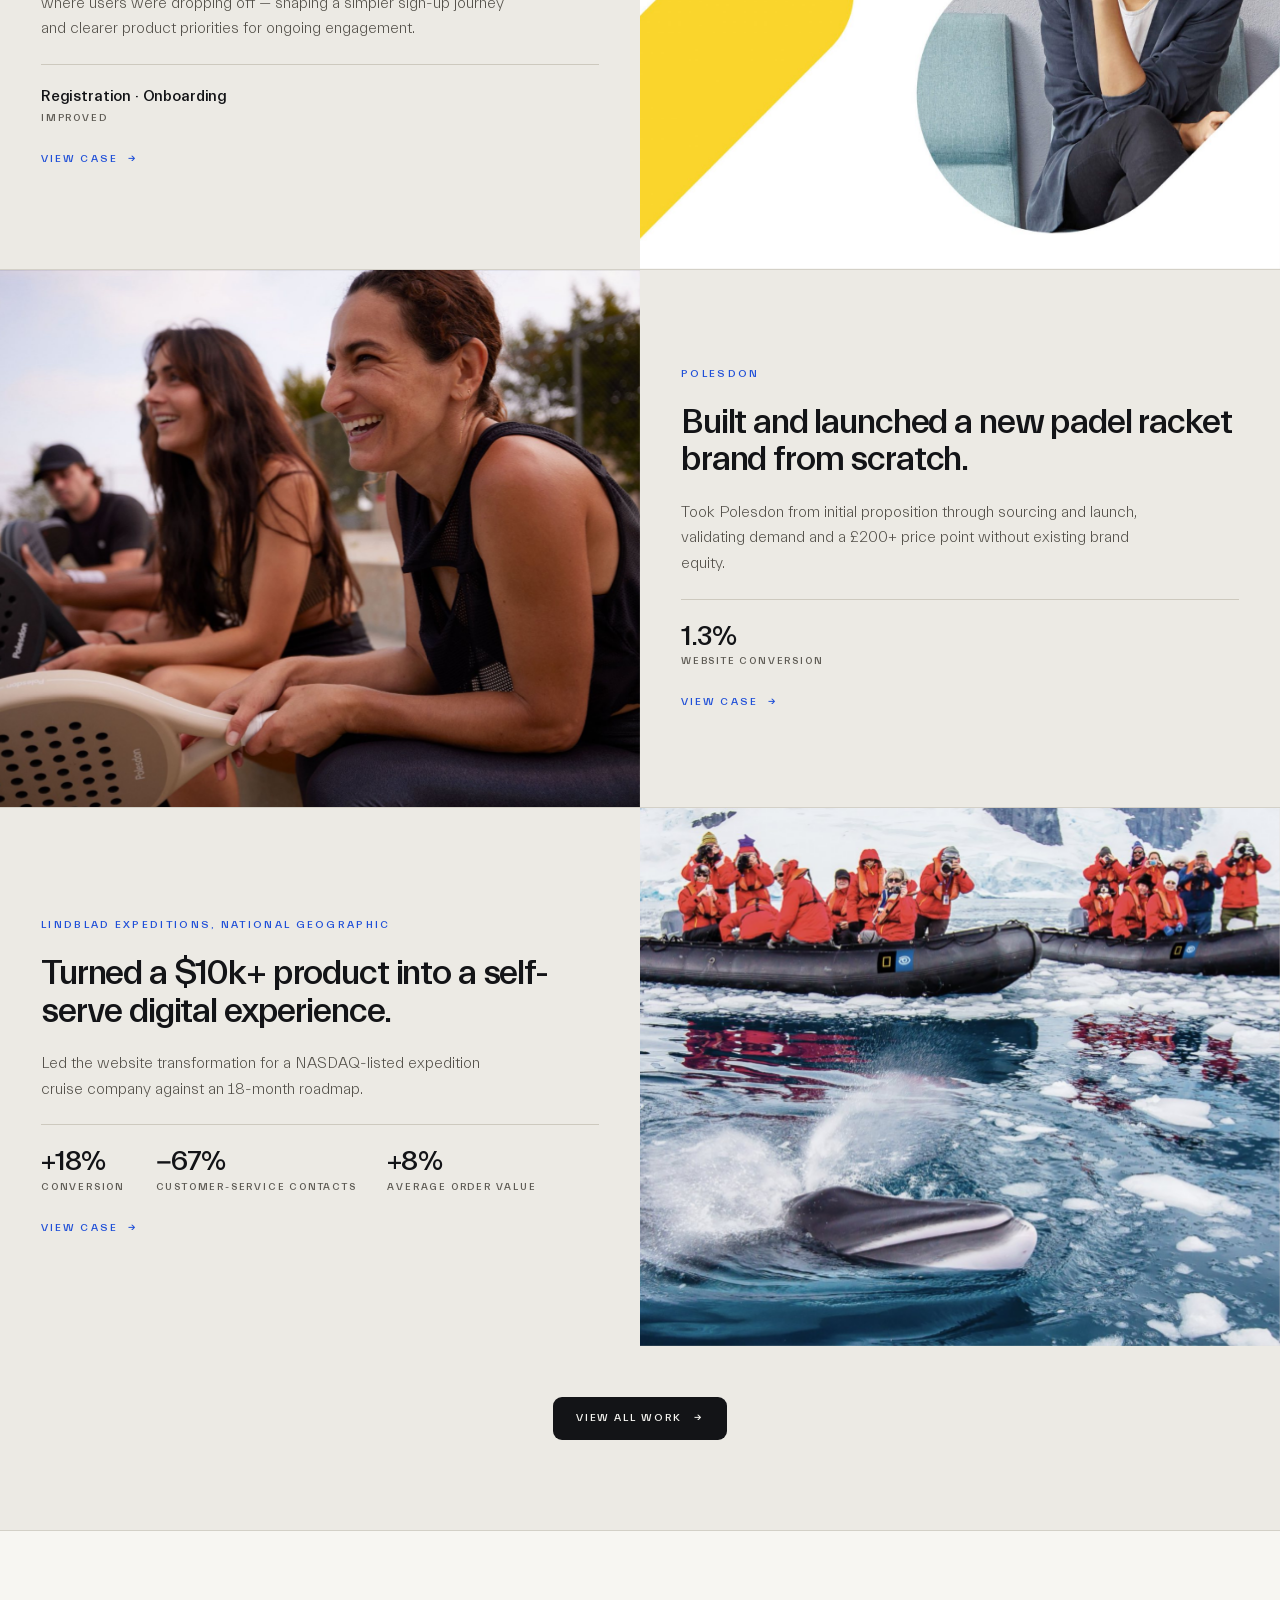
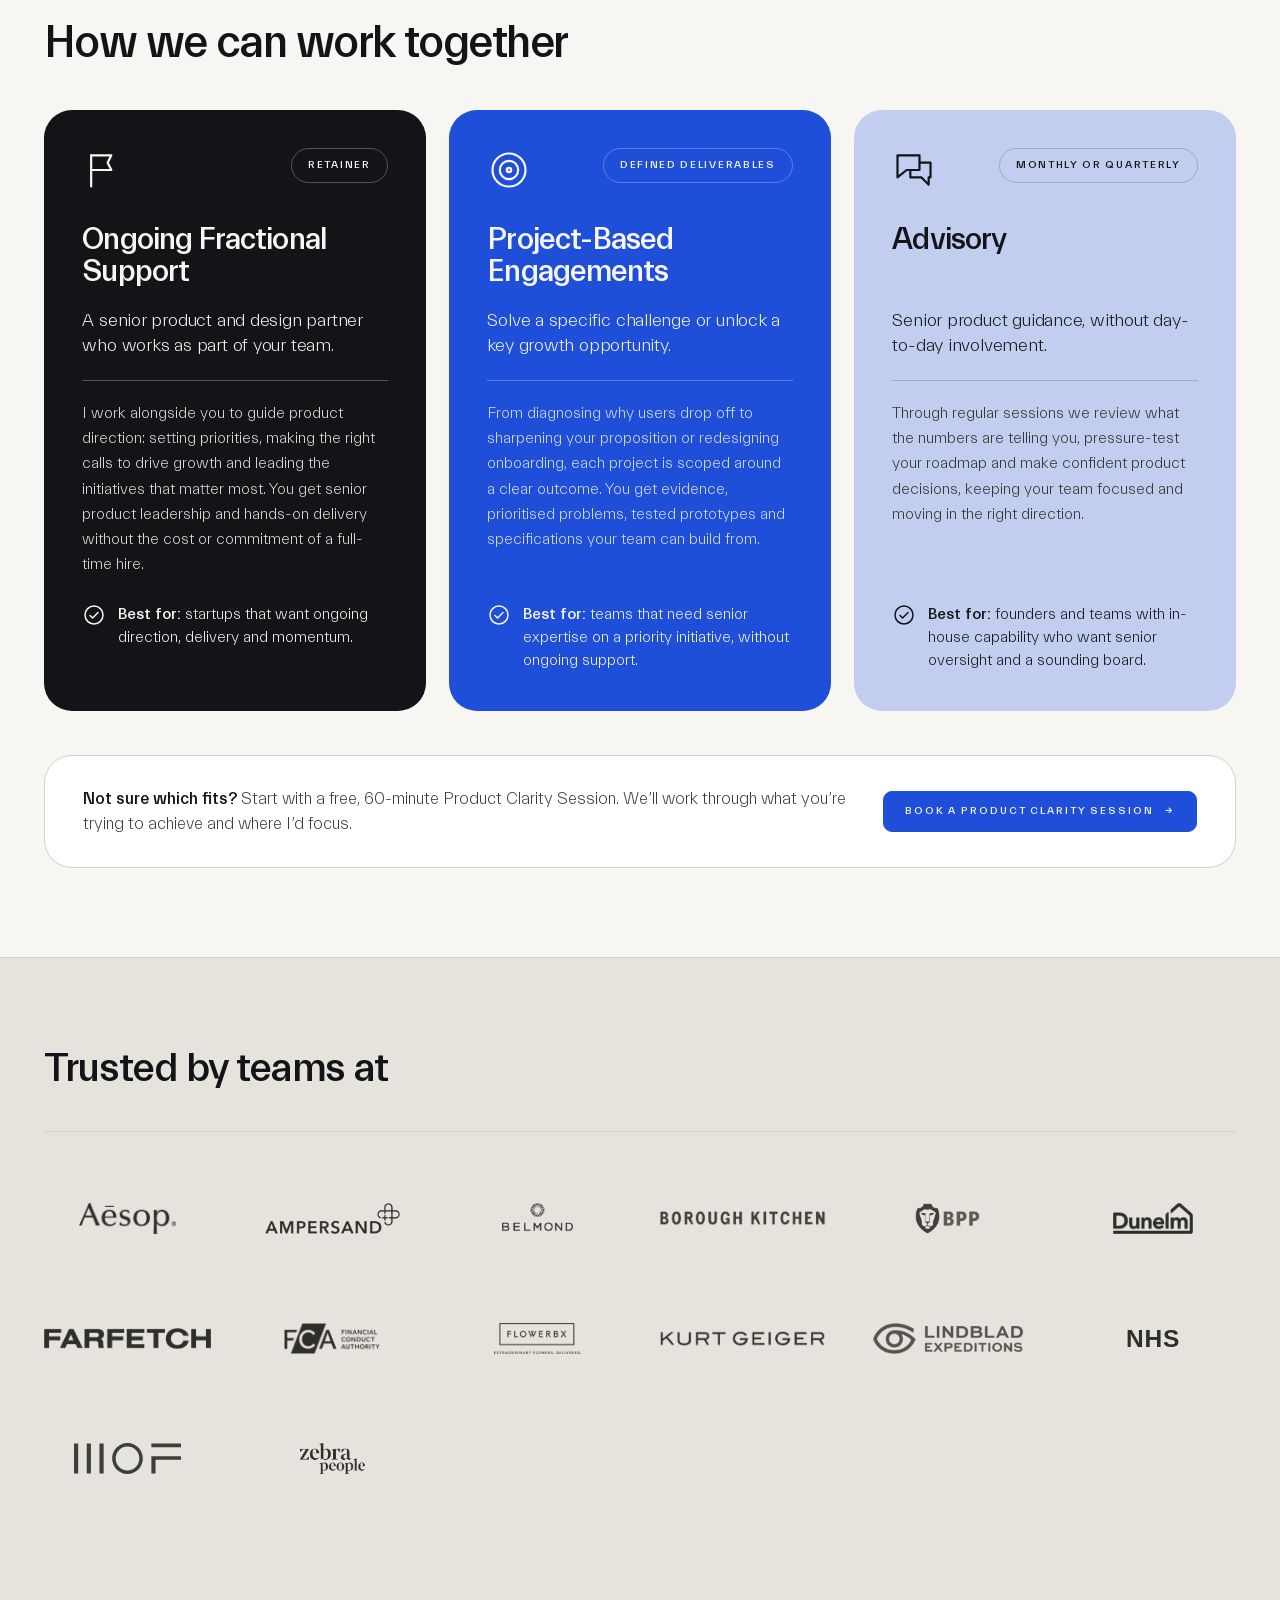
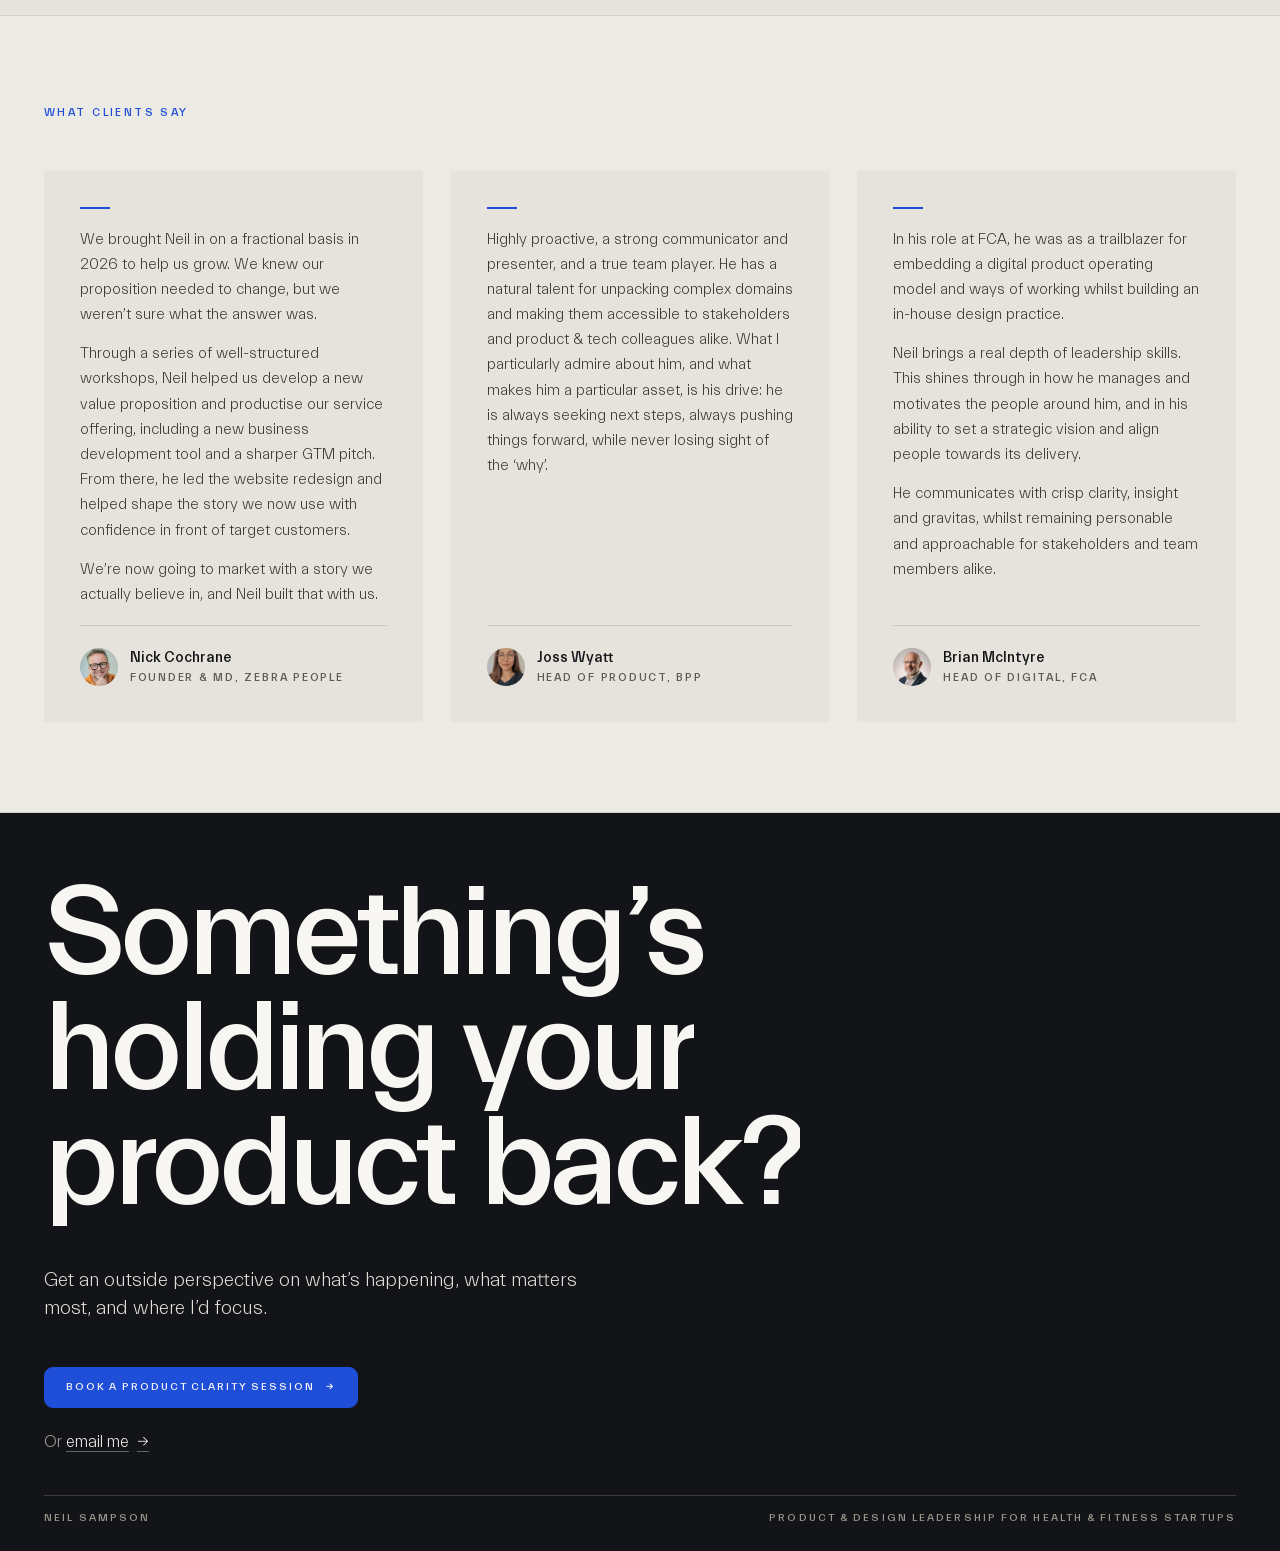
==== commit 142a301a: "Remove 'product leader in your corner' line Co-Authored-By: Claude Opus 5.5 <noreply@anthropic.com>" ====
--- a/index.html
+++ b/index.html
@@ -310,7 +310,7 @@
           </div>
           <h3 class="way__name">Advisory</h3>
           <p class="way__promise">Senior product guidance, without day-to-day involvement.</p>
-          <p class="way__body">Think of it as a product leader in your corner. Through regular sessions we review what the numbers are telling you, pressure-test your roadmap and make confident product decisions, keeping your team focused and moving in the right direction.</p>
+          <p class="way__body">Through regular sessions we review what the numbers are telling you, pressure-test your roadmap and make confident product decisions, keeping your team focused and moving in the right direction.</p>
           <p class="way__fit"><span class="way__check" aria-hidden="true"><svg viewBox="0 0 24 24"><circle cx="12" cy="12" r="9"/><path d="m8 12.5 2.6 2.5L16 9.5"/></svg></span><span><strong>Best for:</strong> founders and teams with in-house capability who want senior oversight and a sounding board.</span></p>
         </article>
       </div>
